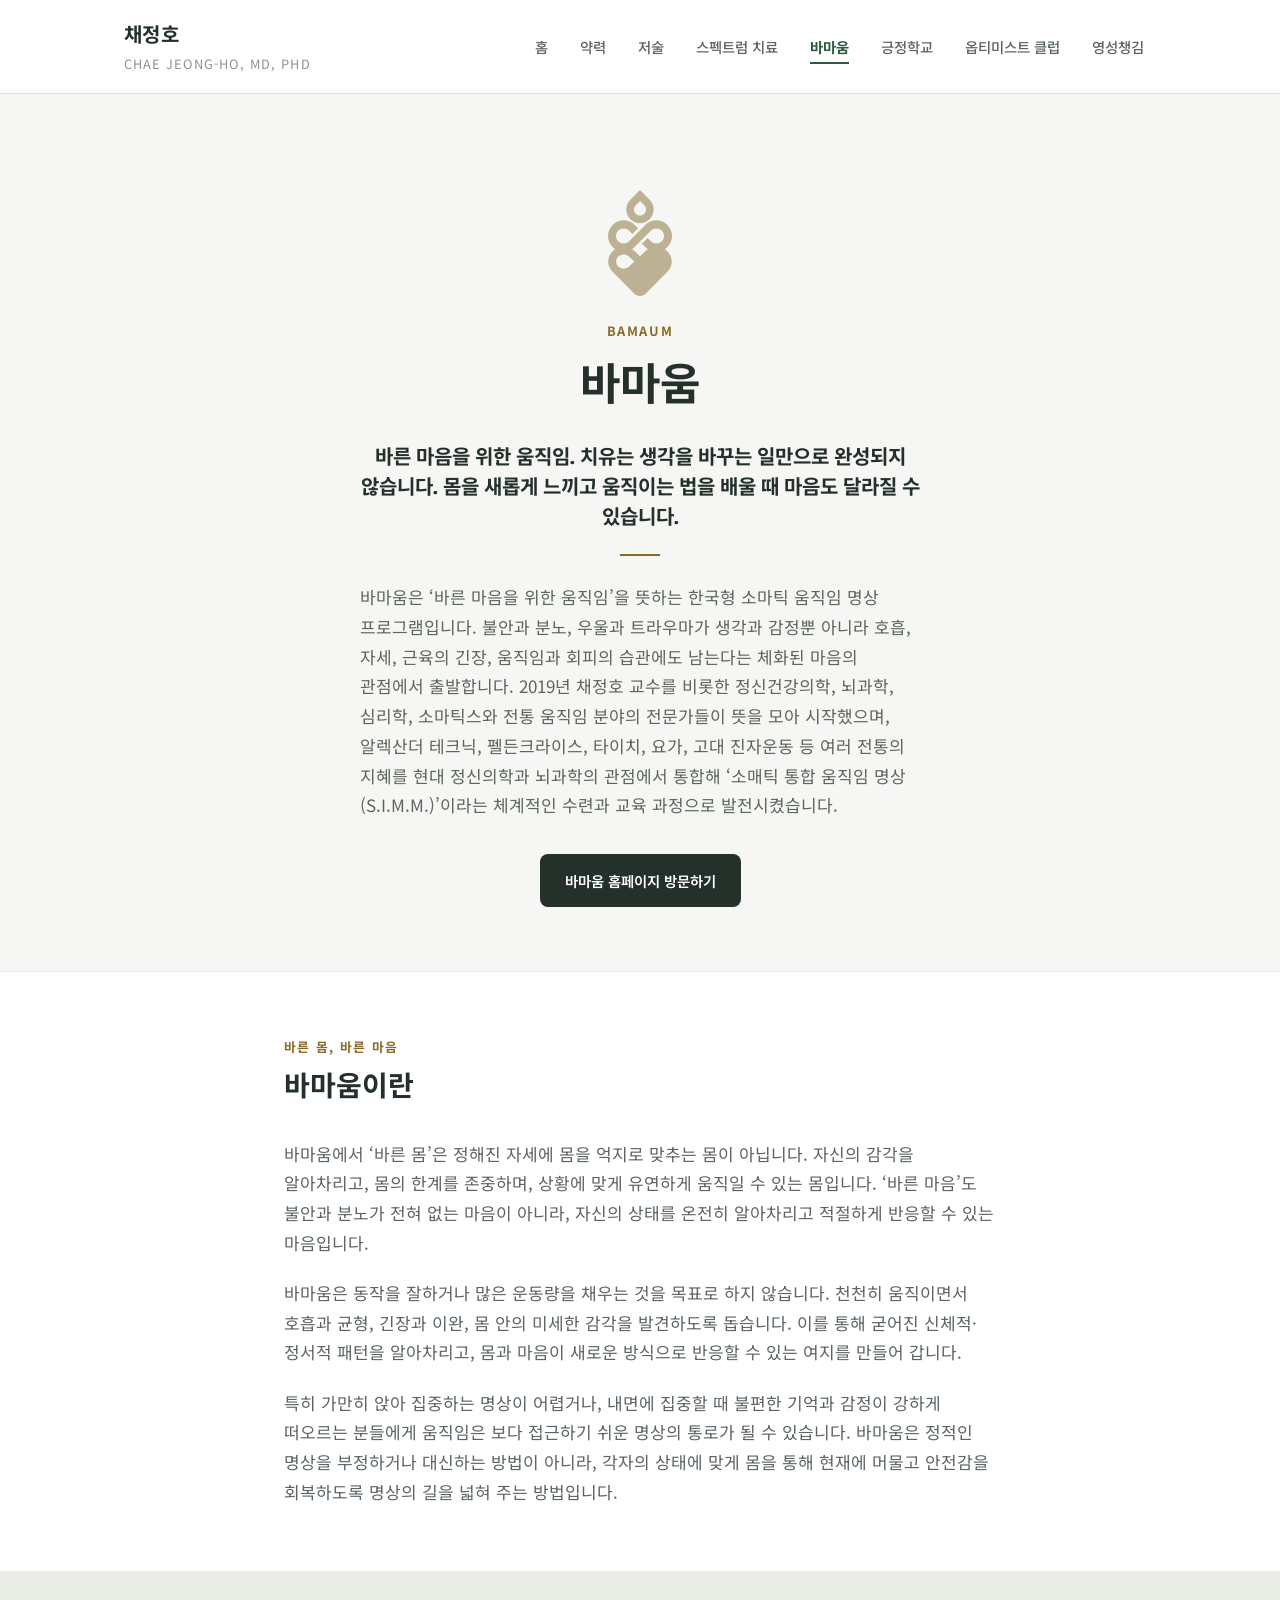
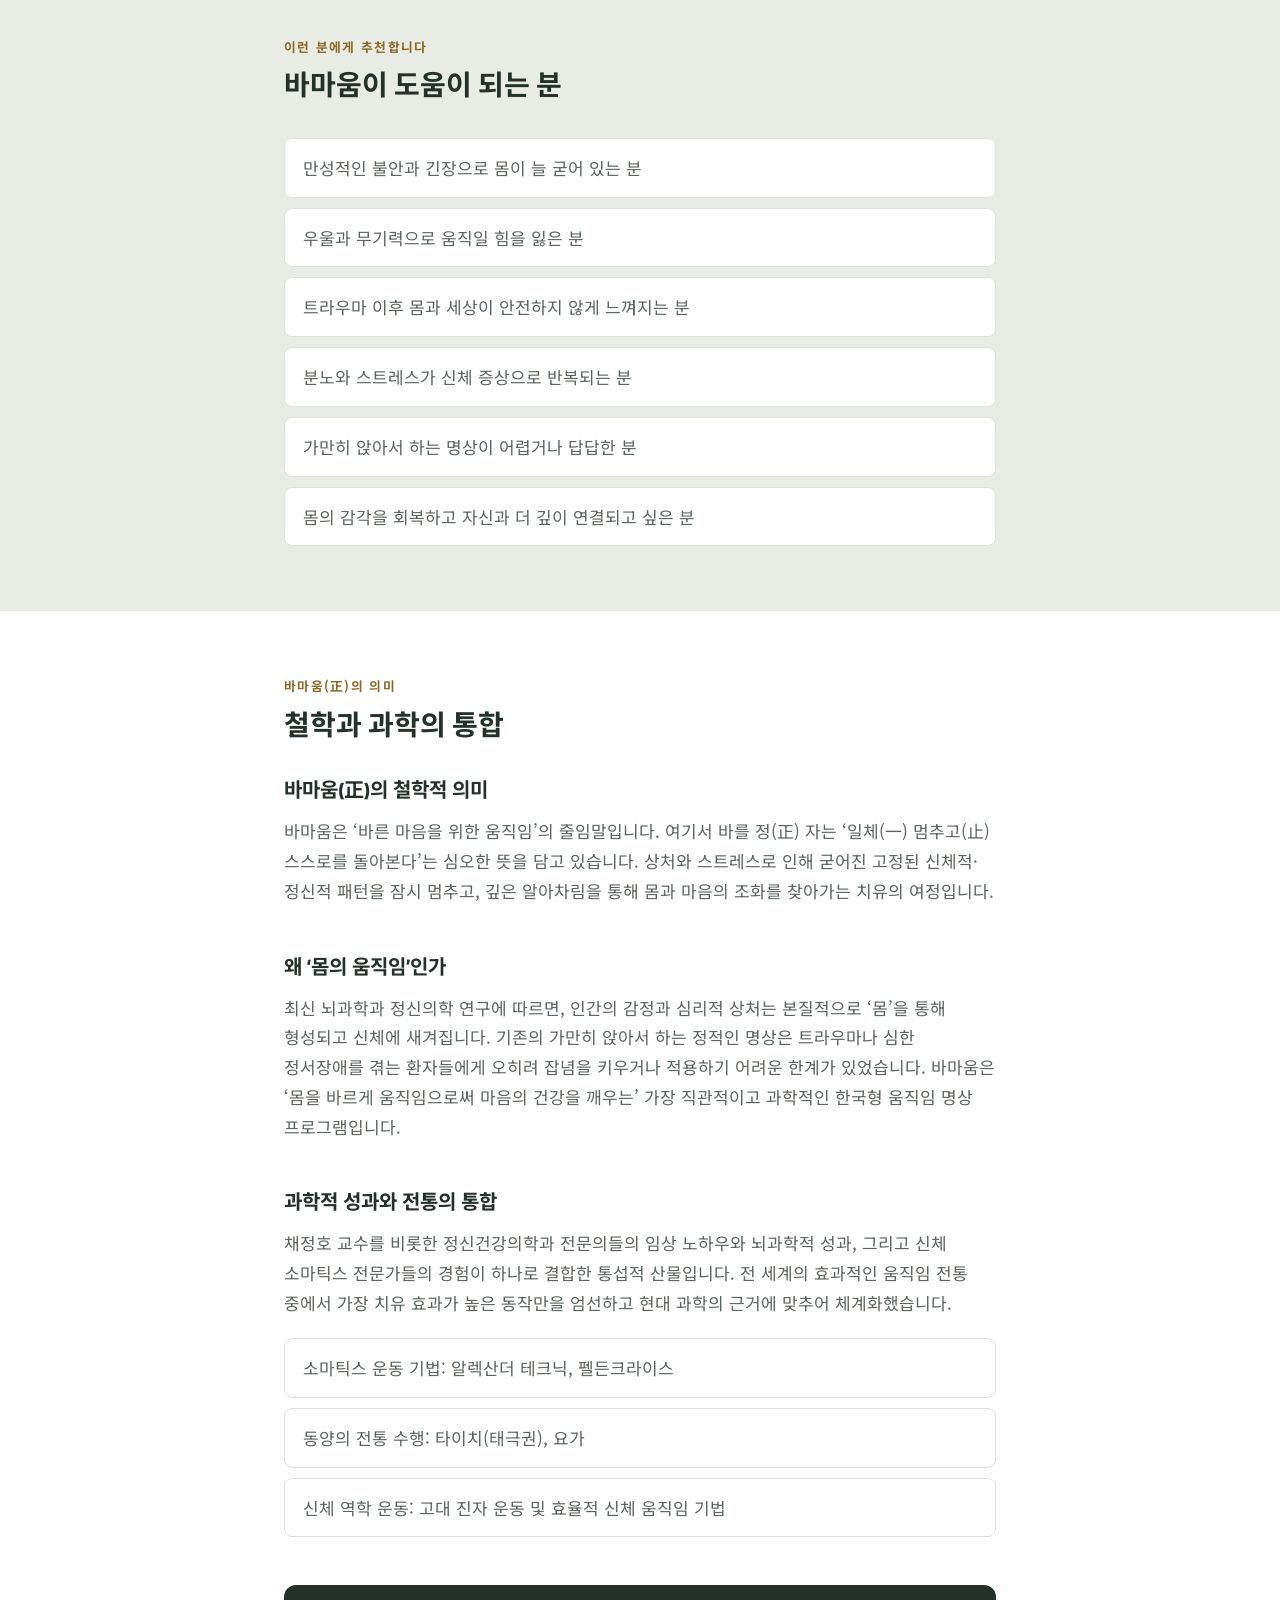
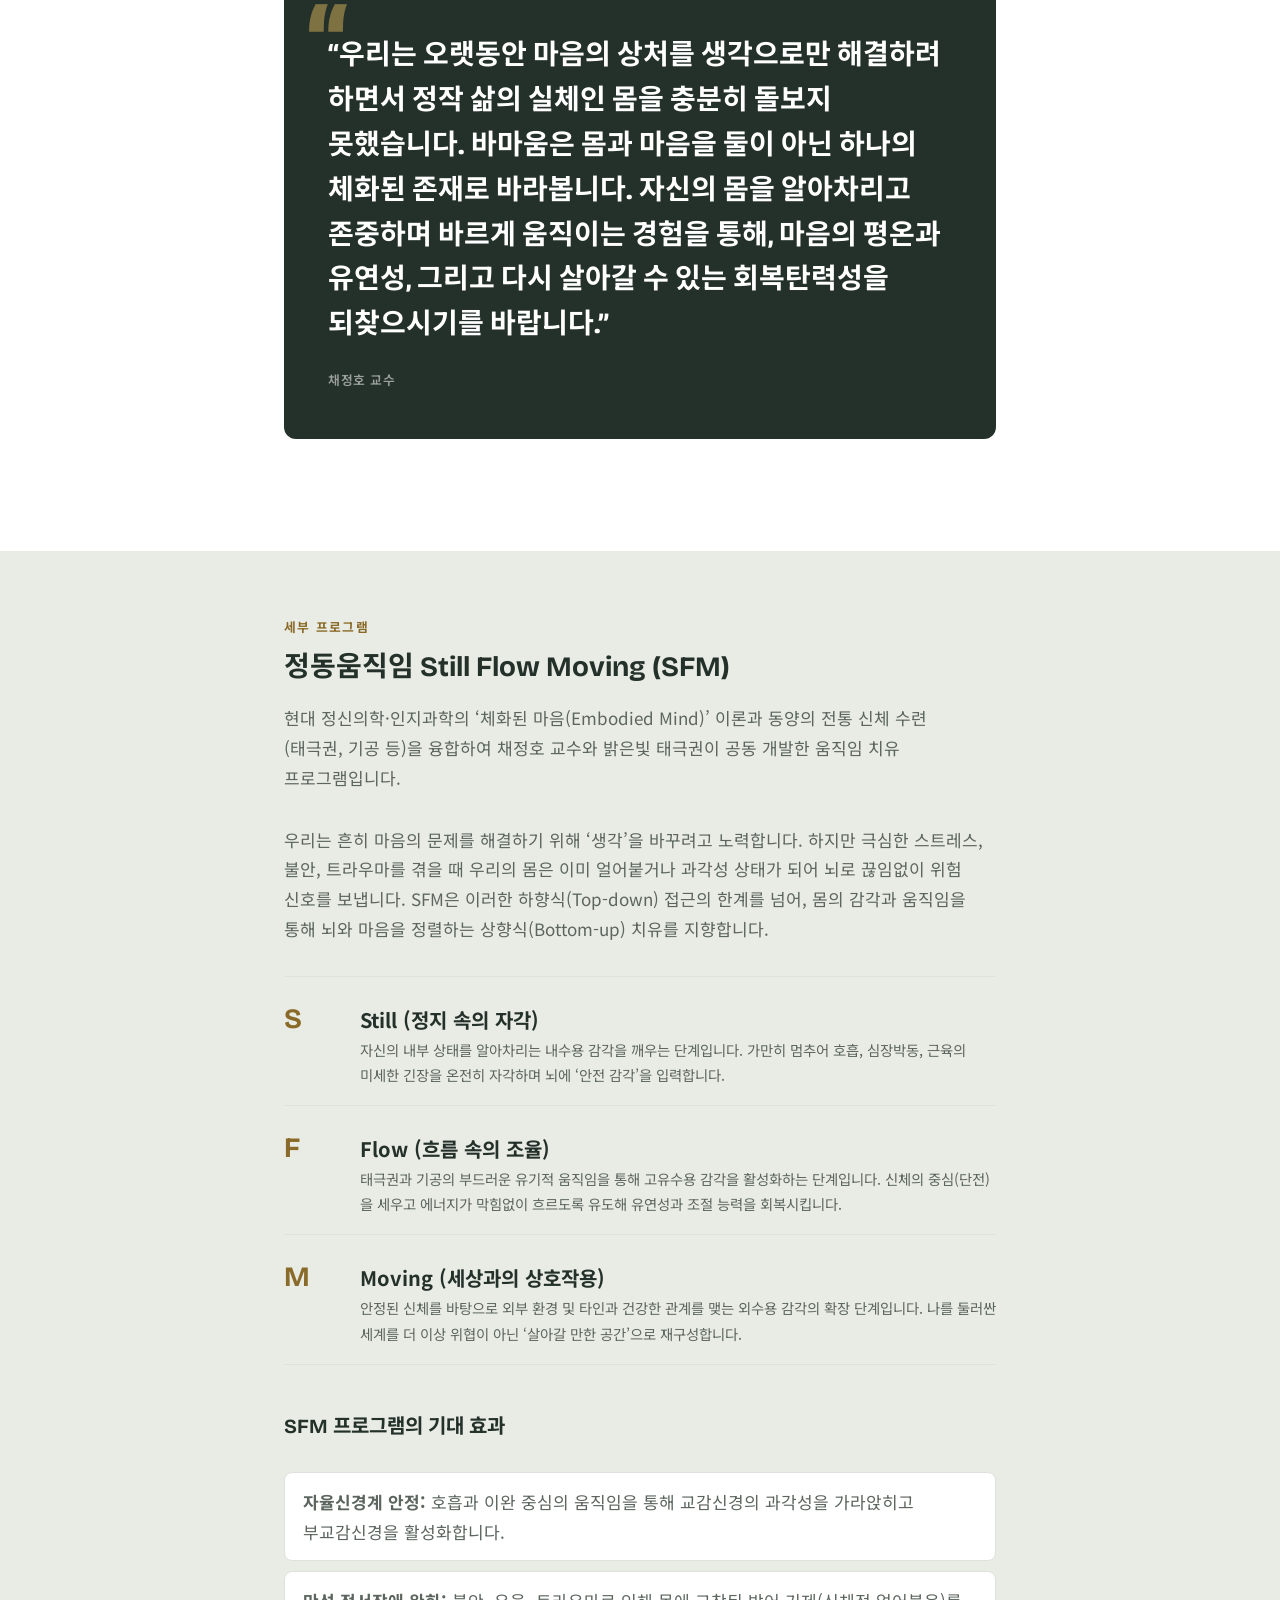
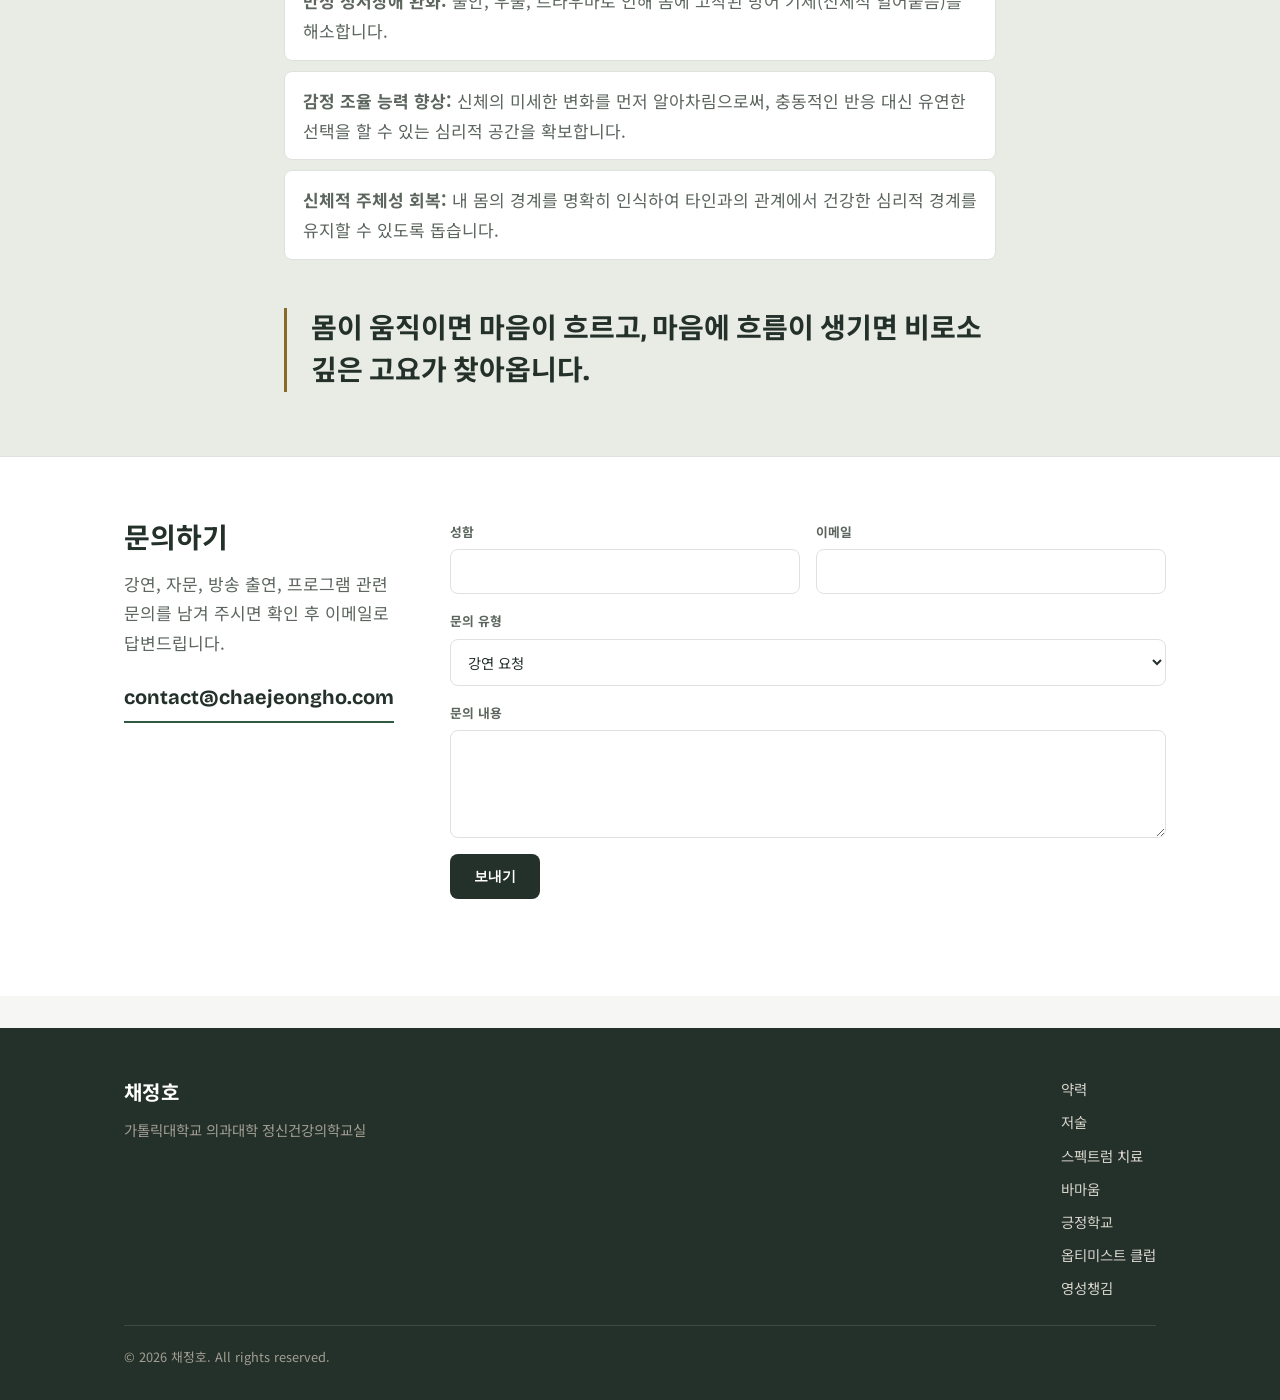
==== bamaum.html @ 9e9ab6ef "Replace the mailto contact line with a real inquiry form Every page's 문의하기 section at the bottom of " ====
<!DOCTYPE html>
<html lang="ko">
<head>
<meta charset="UTF-8">
<meta name="viewport" content="width=device-width, initial-scale=1.0">
<title>바마움 | 채정호</title>
<meta name="description" content="바른 마음을 위한 움직임, 바마움(BAMAUM). 채정호 교수가 함께 개발한 한국형 소마틱 움직임 명상 프로그램을 소개합니다.">
<link rel="preconnect" href="https://fonts.googleapis.com">
<link rel="preconnect" href="https://fonts.gstatic.com" crossorigin>
<link href="https://fonts.googleapis.com/css2?family=Noto+Sans+KR:wght@400;500;700&family=Bricolage+Grotesque:wght@600;700;800&display=swap" rel="stylesheet">
<link rel="icon" href="favicon.ico" sizes="any">
<link rel="icon" href="images/favicon-32x32.png" type="image/png" sizes="32x32">
<link rel="icon" href="images/favicon-16x16.png" type="image/png" sizes="16x16">
<link rel="apple-touch-icon" href="apple-touch-icon.png">
<link rel="stylesheet" href="css/style.css">
</head>
<body>

<header class="site-header">
  <div class="site-header__inner">
    <a href="index.html" class="brand">
      <span class="brand__ko">채정호</span>
      <span class="brand__en">Chae Jeong-ho, MD, PhD</span>
    </a>
    <button class="nav-toggle" aria-label="메뉴 열기" aria-expanded="false"><span></span></button>
    <nav class="main-nav">
      <a href="index.html">홈</a>
      <a href="bio.html">약력</a>
      <a href="books.html">저술</a>
      <a href="spectrum.html">스펙트럼 치료</a>
      <a href="bamaum.html" class="is-active">바마움</a>
      <a href="optimist-school.html">긍정학교</a>
      <a href="optimist-club.html">옵티미스트 클럽</a>
      <a href="spiritfulness.html">영성챙김</a>
    </nav>
  </div>
</header>
<main>

  <section class="teaser-hero">
    <div class="container">
      <img src="images/bamaum-mark.svg" alt="바마움 로고" class="brand-mark" style="max-width: 64px;">
      <div class="hero__eyebrow" style="justify-content: center; display: flex;">BAMAUM</div>
      <h1>바마움</h1>
      <p class="teaser-hero__tagline">
        바른 마음을 위한 움직임. 치유는 생각을 바꾸는 일만으로 완성되지 않습니다.
        몸을 새롭게 느끼고 움직이는 법을 배울 때 마음도 달라질 수 있습니다.
      </p>
      <div class="teaser-hero__rule"></div>
      <p class="teaser-hero__body">
        바마움은 ‘바른 마음을 위한 움직임’을 뜻하는 한국형 소마틱 움직임 명상 프로그램입니다. 불안과 분노,
        우울과 트라우마가 생각과 감정뿐 아니라 호흡, 자세, 근육의 긴장, 움직임과 회피의 습관에도 남는다는
        체화된 마음의 관점에서 출발합니다. 2019년 채정호 교수를 비롯한 정신건강의학, 뇌과학, 심리학, 소마틱스와
        전통 움직임 분야의 전문가들이 뜻을 모아 시작했으며, 알렉산더 테크닉, 펠든크라이스, 타이치, 요가, 고대
        진자운동 등 여러 전통의 지혜를 현대 정신의학과 뇌과학의 관점에서 통합해 ‘소매틱 통합 움직임 명상(S.I.M.M.)’이라는
        체계적인 수련과 교육 과정으로 발전시켰습니다.
      </p>
      <a href="https://bamaum.com/" target="_blank" rel="noopener" class="btn btn--primary">바마움 홈페이지 방문하기</a>
    </div>
  </section>

  <section class="section-alt">
    <div class="container" style="max-width: 760px;">
      <div class="section-head">
        <div class="section-head__eyebrow">바른 몸, 바른 마음</div>
        <h2>바마움이란</h2>
      </div>
      <p style="color: var(--ink-soft);">
        바마움에서 ‘바른 몸’은 정해진 자세에 몸을 억지로 맞추는 몸이 아닙니다. 자신의 감각을 알아차리고, 몸의
        한계를 존중하며, 상황에 맞게 유연하게 움직일 수 있는 몸입니다. ‘바른 마음’도 불안과 분노가 전혀 없는
        마음이 아니라, 자신의 상태를 온전히 알아차리고 적절하게 반응할 수 있는 마음입니다.
      </p>
      <p style="color: var(--ink-soft);">
        바마움은 동작을 잘하거나 많은 운동량을 채우는 것을 목표로 하지 않습니다. 천천히 움직이면서 호흡과 균형,
        긴장과 이완, 몸 안의 미세한 감각을 발견하도록 돕습니다. 이를 통해 굳어진 신체적·정서적 패턴을 알아차리고,
        몸과 마음이 새로운 방식으로 반응할 수 있는 여지를 만들어 갑니다.
      </p>
      <p style="color: var(--ink-soft);">
        특히 가만히 앉아 집중하는 명상이 어렵거나, 내면에 집중할 때 불편한 기억과 감정이 강하게 떠오르는 분들에게
        움직임은 보다 접근하기 쉬운 명상의 통로가 될 수 있습니다. 바마움은 정적인 명상을 부정하거나 대신하는 방법이
        아니라, 각자의 상태에 맞게 몸을 통해 현재에 머물고 안전감을 회복하도록 명상의 길을 넓혀 주는 방법입니다.
      </p>
    </div>
  </section>

  <section class="section-tint">
    <div class="container" style="max-width: 760px;">
      <div class="section-head">
        <div class="section-head__eyebrow">이런 분에게 추천합니다</div>
        <h2>바마움이 도움이 되는 분</h2>
      </div>
      <ul class="feature-list">
        <li>만성적인 불안과 긴장으로 몸이 늘 굳어 있는 분</li>
        <li>우울과 무기력으로 움직일 힘을 잃은 분</li>
        <li>트라우마 이후 몸과 세상이 안전하지 않게 느껴지는 분</li>
        <li>분노와 스트레스가 신체 증상으로 반복되는 분</li>
        <li>가만히 앉아서 하는 명상이 어렵거나 답답한 분</li>
        <li>몸의 감각을 회복하고 자신과 더 깊이 연결되고 싶은 분</li>
      </ul>
    </div>
  </section>

  <section class="section-alt">
    <div class="container" style="max-width: 760px;">
      <div class="section-head">
        <div class="section-head__eyebrow">바마움(正)의 의미</div>
        <h2>철학과 과학의 통합</h2>
      </div>

      <div class="bio-block">
        <h3>바마움(正)의 철학적 의미</h3>
        <p style="color: var(--ink-soft);">
          바마움은 ‘바른 마음을 위한 움직임’의 줄임말입니다. 여기서 바를 정(正) 자는 ‘일체(一) 멈추고(止)
          스스로를 돌아본다’는 심오한 뜻을 담고 있습니다. 상처와 스트레스로 인해 굳어진 고정된 신체적·정신적
          패턴을 잠시 멈추고, 깊은 알아차림을 통해 몸과 마음의 조화를 찾아가는 치유의 여정입니다.
        </p>
      </div>

      <div class="bio-block">
        <h3>왜 ‘몸의 움직임’인가</h3>
        <p style="color: var(--ink-soft);">
          최신 뇌과학과 정신의학 연구에 따르면, 인간의 감정과 심리적 상처는 본질적으로 ‘몸’을 통해 형성되고
          신체에 새겨집니다. 기존의 가만히 앉아서 하는 정적인 명상은 트라우마나 심한 정서장애를 겪는 환자들에게
          오히려 잡념을 키우거나 적용하기 어려운 한계가 있었습니다. 바마움은 ‘몸을 바르게 움직임으로써 마음의
          건강을 깨우는’ 가장 직관적이고 과학적인 한국형 움직임 명상 프로그램입니다.
        </p>
      </div>

      <div class="bio-block">
        <h3>과학적 성과와 전통의 통합</h3>
        <p style="color: var(--ink-soft);">
          채정호 교수를 비롯한 정신건강의학과 전문의들의 임상 노하우와 뇌과학적 성과, 그리고 신체 소마틱스
          전문가들의 경험이 하나로 결합한 통섭적 산물입니다. 전 세계의 효과적인 움직임 전통 중에서 가장 치유
          효과가 높은 동작만을 엄선하고 현대 과학의 근거에 맞추어 체계화했습니다.
        </p>
        <ul class="feature-list">
          <li>소마틱스 운동 기법: 알렉산더 테크닉, 펠든크라이스</li>
          <li>동양의 전통 수행: 타이치(태극권), 요가</li>
          <li>신체 역학 운동: 고대 진자 운동 및 효율적 신체 움직임 기법</li>
        </ul>
      </div>

      <div class="quote-block">
        <p>
          “우리는 오랫동안 마음의 상처를 생각으로만 해결하려 하면서 정작 삶의 실체인 몸을 충분히 돌보지 못했습니다.
          바마움은 몸과 마음을 둘이 아닌 하나의 체화된 존재로 바라봅니다. 자신의 몸을 알아차리고 존중하며 바르게
          움직이는 경험을 통해, 마음의 평온과 유연성, 그리고 다시 살아갈 수 있는 회복탄력성을 되찾으시기를 바랍니다.”
        </p>
        <cite>채정호 교수</cite>
      </div>
    </div>
  </section>

  <section class="section-tint">
    <div class="container" style="max-width: 760px;">
      <div class="section-head">
        <div class="section-head__eyebrow">세부 프로그램</div>
        <h2>정동움직임 Still Flow Moving (SFM)</h2>
        <p>현대 정신의학·인지과학의 ‘체화된 마음(Embodied Mind)’ 이론과 동양의 전통 신체 수련(태극권, 기공 등)을 융합하여 채정호 교수와 밝은빛 태극권이 공동 개발한 움직임 치유 프로그램입니다.</p>
      </div>
      <p style="color: var(--ink-soft);">
        우리는 흔히 마음의 문제를 해결하기 위해 ‘생각’을 바꾸려고 노력합니다. 하지만 극심한 스트레스, 불안,
        트라우마를 겪을 때 우리의 몸은 이미 얼어붙거나 과각성 상태가 되어 뇌로 끊임없이 위험 신호를 보냅니다.
        SFM은 이러한 하향식(Top-down) 접근의 한계를 넘어, 몸의 감각과 움직임을 통해 뇌와 마음을 정렬하는
        상향식(Bottom-up) 치유를 지향합니다.
      </p>

      <div class="trait-list" style="margin-top: var(--space-md);">
        <div class="trait-item">
          <div class="trait-item__letter">S</div>
          <div class="trait-item__body">
            <h4>Still (정지 속의 자각)</h4>
            <p>자신의 내부 상태를 알아차리는 내수용 감각을 깨우는 단계입니다. 가만히 멈추어 호흡, 심장박동, 근육의 미세한 긴장을 온전히 자각하며 뇌에 ‘안전 감각’을 입력합니다.</p>
          </div>
        </div>
        <div class="trait-item">
          <div class="trait-item__letter">F</div>
          <div class="trait-item__body">
            <h4>Flow (흐름 속의 조율)</h4>
            <p>태극권과 기공의 부드러운 유기적 움직임을 통해 고유수용 감각을 활성화하는 단계입니다. 신체의 중심(단전)을 세우고 에너지가 막힘없이 흐르도록 유도해 유연성과 조절 능력을 회복시킵니다.</p>
          </div>
        </div>
        <div class="trait-item">
          <div class="trait-item__letter">M</div>
          <div class="trait-item__body">
            <h4>Moving (세상과의 상호작용)</h4>
            <p>안정된 신체를 바탕으로 외부 환경 및 타인과 건강한 관계를 맺는 외수용 감각의 확장 단계입니다. 나를 둘러싼 세계를 더 이상 위협이 아닌 ‘살아갈 만한 공간’으로 재구성합니다.</p>
          </div>
        </div>
      </div>

      <div class="section-head" style="margin-top: var(--space-lg);">
        <h3 style="font-family: var(--font-head); font-size: var(--text-md);">SFM 프로그램의 기대 효과</h3>
      </div>
      <ul class="feature-list">
        <li><strong>자율신경계 안정:</strong> 호흡과 이완 중심의 움직임을 통해 교감신경의 과각성을 가라앉히고 부교감신경을 활성화합니다.</li>
        <li><strong>만성 정서장애 완화:</strong> 불안, 우울, 트라우마로 인해 몸에 고착된 방어 기제(신체적 얼어붙음)를 해소합니다.</li>
        <li><strong>감정 조율 능력 향상:</strong> 신체의 미세한 변화를 먼저 알아차림으로써, 충동적인 반응 대신 유연한 선택을 할 수 있는 심리적 공간을 확보합니다.</li>
        <li><strong>신체적 주체성 회복:</strong> 내 몸의 경계를 명확히 인식하여 타인과의 관계에서 건강한 심리적 경계를 유지할 수 있도록 돕습니다.</li>
      </ul>
      <p class="pull-quote">
        몸이 움직이면 마음이 흐르고, 마음에 흐름이 생기면 비로소 깊은 고요가 찾아옵니다.
      </p>
    </div>
  </section>

</main>

<section class="contact-cta" id="contact">
  <div class="contact-cta__inner">
    <div class="contact-cta__intro">
      <h2>문의하기</h2>
      <p>강연, 자문, 방송 출연, 프로그램 관련 문의를 남겨 주시면 확인 후 이메일로 답변드립니다.</p>
      <a class="contact-cta__mail" href="mailto:contact@chaejeongho.com">contact@chaejeongho.com</a>
    </div>
    <form class="contact-form" action="https://formspree.io/f/YOUR_FORM_ID" method="POST">
      <input type="text" name="_gotcha" class="contact-form__hp" tabindex="-1" autocomplete="off">
      <input type="hidden" name="_subject" value="채정호 홈페이지 문의">
      <div class="contact-form__row">
        <div class="contact-form__field">
          <label for="contact-name">성함</label>
          <input type="text" id="contact-name" name="name" required>
        </div>
        <div class="contact-form__field">
          <label for="contact-email">이메일</label>
          <input type="email" id="contact-email" name="email" required>
        </div>
      </div>
      <div class="contact-form__field">
        <label for="contact-type">문의 유형</label>
        <select id="contact-type" name="inquiry_type">
          <option value="강연 요청">강연 요청</option>
          <option value="방송 출연">방송 출연</option>
          <option value="자문 및 프로그램 문의">자문 및 프로그램 문의</option>
          <option value="기타">기타</option>
        </select>
      </div>
      <div class="contact-form__field">
        <label for="contact-message">문의 내용</label>
        <textarea id="contact-message" name="message" rows="4" required></textarea>
      </div>
      <button type="submit" class="btn btn--primary">보내기</button>
      <p class="contact-form__status" role="status" aria-live="polite"></p>
    </form>
  </div>
</section>

<footer class="site-footer">
  <div class="container">
    <div class="footer-grid">
      <div>
        <div class="brand__ko" style="color: #fff; margin-bottom: 6px;">채정호</div>
        <div style="color: #a29e93; font-size: 0.9rem;">가톨릭대학교 의과대학 정신건강의학교실</div>
      </div>
      <div class="footer-links">
        <a href="bio.html">약력</a>
        <a href="books.html">저술</a>
        <a href="spectrum.html">스펙트럼 치료</a>
        <a href="bamaum.html">바마움</a>
        <a href="optimist-school.html">긍정학교</a>
        <a href="optimist-club.html">옵티미스트 클럽</a>
        <a href="spiritfulness.html">영성챙김</a>
      </div>
    </div>
    <div class="footer-bottom">
      &copy; 2026 채정호. All rights reserved.
    </div>
  </div>
</footer>

<script src="js/main.js"></script>
</body>
</html>
---- css/style.css ----
/* ============================================
   Chae Jeong-ho site: shared design system
   ============================================ */

:root {
  /* Neutral base: true charcoal/stone, no purple or blue cast */
  --bg: #f6f7f5;
  --surface: #ffffff;
  --surface-alt: #edf0ec;
  /* A second, genuinely visible surface tone (not the ~3% step --bg used to
     provide) for alternating section backgrounds. See .section-tint. */
  --surface-tint: #e9ece4;
  --ink: #24302a;
  --ink-soft: #5c665f;
  --ink-faint: #8b948d;
  --border: #dde2dc;
  --border-soft: #e7ebe4;

  /* Type scale: 7 steps. Every font-size in the stylesheet resolves to one
     of these: no one-off values. */
  --text-2xs: 0.8rem;    /* 12.8px: eyebrows, labels, fine print */
  --text-xs: 0.9rem;     /* 14.4px: nav, buttons, secondary/meta text */
  --text-sm: 1.0625rem;  /* 17px:   body copy (matches body{font-size}) */
  --text-md: 1.25rem;    /* 20px:   card/component headings, contact email */
  --text-lg: 1.75rem;    /* 28px:   stat numbers, trait letters, pull quotes */
  --text-xl: 2.25rem;    /* 36px:   upper anchor used inside clamps */
  --text-2xl: 2.75rem;   /* 44px:   largest page titles (h1 ceiling) */

  /* Spacing scale for section-level rhythm (padding, macro gaps). Component-
     internal spacing (button padding, card padding) is tuned separately. */
  --space-sm: 24px;
  --space-md: 32px;
  --space-lg: 48px;
  --space-xl: 64px;
  --space-2xl: 96px;

  /* Site accent: deep forest green, replaces the earlier purple accent.
     Used for interactive/navigational elements: links, nav, buttons, icons. */
  --accent: #2f5940;
  --accent-hover: #234330;

  /* Secondary accent: antique gold/brass, for editorial and prestige moments
     (section labels, credentials, stats, the quote mark) rather than
     navigation. --gold is calibrated for small text on light backgrounds;
     --gold-bright is for large decorative use on the dark quote card. */
  --gold: #8a6a28;
  --gold-bright: #d9b45a;

  /* Spectrum module colors, sampled from the official brand artwork */
  --c-acceptance: #ed3538; /* 수용 */
  --c-change: #f58e34;     /* 변화 */
  --c-connect: #f4c022;    /* 연결 */
  --c-strength: #2b9250;   /* 강점 */
  --c-wisdom: #3188c8;     /* 지혜 */
  --c-soma: #374a9b;       /* 몸 */
  --c-spirit: #6c53a0;     /* 영성 */
  --brand-purple: #a43db4; /* SPECTRUM wordmark purple: reserved for the logo itself, not used as a site accent */

  --radius: 12px;
  --radius-sm: 8px;
  --shadow: 0 2px 4px rgba(36, 48, 42, 0.05), 0 10px 26px rgba(36, 48, 42, 0.07);
  --shadow-hover: 0 4px 8px rgba(36, 48, 42, 0.08), 0 16px 36px rgba(36, 48, 42, 0.10);

  --max-width: 1080px;
  --font-body: "Noto Sans KR", "Pretendard", -apple-system, BlinkMacSystemFont, sans-serif;
  --font-head: "Bricolage Grotesque", "Noto Sans KR", sans-serif;
}

* { box-sizing: border-box; }
html { scroll-behavior: smooth; }

/* ---------- Motion ---------- */
@keyframes fadeUp {
  from { opacity: 0; transform: translateY(22px); }
  to { opacity: 1; transform: translateY(0); }
}
@keyframes fadeIn {
  from { opacity: 0; }
  to { opacity: 1; }
}
@keyframes scaleIn {
  from { opacity: 0; transform: scale(0.96); }
  to { opacity: 1; transform: scale(1); }
}

.reveal {
  opacity: 0;
  transform: translateY(22px);
  transition: opacity 0.7s ease, transform 0.7s ease;
}
.reveal.is-visible {
  opacity: 1;
  transform: translateY(0);
}

@media (prefers-reduced-motion: reduce) {
  html { scroll-behavior: auto; }
  *, *::before, *::after {
    animation-duration: 0.001ms !important;
    animation-iteration-count: 1 !important;
    transition-duration: 0.001ms !important;
  }
  .reveal { opacity: 1; transform: none; }
}

body {
  margin: 0;
  background: var(--bg);
  color: var(--ink);
  font-family: var(--font-body);
  font-size: 17px;
  line-height: 1.75;
  -webkit-font-smoothing: antialiased;
  /* Korean text otherwise breaks mid-word at any character */
  word-break: keep-all;
  overflow-wrap: break-word;
}

img { max-width: 100%; display: block; }

a {
  color: var(--accent);
  text-decoration: none;
}
a:hover { color: var(--accent-hover); text-decoration: underline; }

h1, h2, h3, h4 {
  font-family: var(--font-head);
  font-weight: 700;
  line-height: 1.35;
  color: var(--ink);
  margin: 0 0 0.6em;
}

/* Hierarchy is guaranteed by clamp bounds, not by spot-checking viewports:
   h1's floor (32px) exceeds h2's ceiling (28px), so h1 > h2 at every width.
   hero__claim (below) floors even higher, clear of both. */
h1 { font-size: clamp(2rem, 4vw, var(--text-2xl)); }
h2 { font-size: clamp(var(--text-md), 2.4vw, var(--text-lg)); }
h3 { font-size: var(--text-md); }

p { margin: 0 0 1.2em; }
p:last-child { margin-bottom: 0; }

.container {
  max-width: var(--max-width);
  margin: 0 auto;
  padding: 0 24px;
}


/* ---------- Header ---------- */
.site-header {
  background: var(--surface);
  border-bottom: 1px solid var(--border);
  position: sticky;
  top: 0;
  z-index: 50;
}

.site-header__inner {
  max-width: var(--max-width);
  margin: 0 auto;
  padding: 18px 24px;
  display: flex;
  align-items: center;
  justify-content: space-between;
  gap: 24px;
}

.brand {
  display: flex;
  flex-direction: column;
  color: var(--ink);
}
.brand:hover { text-decoration: none; }
.brand__ko {
  font-family: var(--font-head);
  font-weight: 700;
  font-size: var(--text-md);
  letter-spacing: 0.02em;
}
.brand__en {
  font-size: var(--text-2xs);
  color: var(--ink-faint);
  letter-spacing: 0.08em;
  text-transform: uppercase;
}

.nav-toggle {
  display: none;
  background: none;
  border: 1px solid var(--border);
  border-radius: var(--radius-sm);
  padding: 8px 10px;
  cursor: pointer;
}
.nav-toggle span,
.nav-toggle span::before,
.nav-toggle span::after {
  display: block;
  width: 20px;
  height: 2px;
  background: var(--ink);
  position: relative;
  transition: 0.2s;
}
.nav-toggle span::before,
.nav-toggle span::after {
  content: "";
  position: absolute;
}
.nav-toggle span::before { top: -6px; }
.nav-toggle span::after { top: 6px; }

.main-nav {
  display: flex;
  gap: 8px;
  flex-wrap: wrap;
}

.main-nav a {
  position: relative;
  color: var(--ink-soft);
  font-size: var(--text-xs);
  font-weight: 500;
  padding: 8px 12px;
  border-radius: var(--radius-sm);
  white-space: nowrap;
  transition: color 0.15s, background 0.15s;
}
.main-nav a::after {
  content: "";
  position: absolute;
  left: 12px;
  right: 12px;
  bottom: 3px;
  height: 2px;
  background: var(--accent);
  transform: scaleX(0);
  transform-origin: left;
  transition: transform 0.25s ease;
}
.main-nav a:hover {
  text-decoration: none;
  color: var(--ink);
  background: var(--surface-alt);
}
.main-nav a:hover::after { transform: scaleX(1); }
.main-nav a.is-active {
  color: var(--accent);
  font-weight: 700;
}
.main-nav a.is-active::after { transform: scaleX(1); }

@media (max-width: 860px) {
  .nav-toggle { display: inline-flex; align-items: center; justify-content: center; }
  .main-nav {
    display: none;
    position: absolute;
    top: 100%;
    left: 0;
    right: 0;
    background: var(--surface);
    border-bottom: 1px solid var(--border);
    flex-direction: column;
    padding: 8px 24px 16px;
    gap: 2px;
  }
  .main-nav.is-open { display: flex; }
  .site-header { position: relative; }
}

/* ---------- Hero ---------- */
.hero {
  padding: var(--space-2xl) 0 var(--space-xl);
  position: relative;
  overflow: hidden;
}
.hero--atmosphere::before {
  content: "";
  position: absolute;
  top: -30%;
  right: -15%;
  width: 90%;
  height: 180%;
  z-index: 0;
  background: var(--accent);
  opacity: 0;
  transform: rotate(-12deg);
  filter: blur(70px);
  animation: heroWash 1.8s ease-out 0.1s forwards;
}
@keyframes heroWash {
  from { opacity: 0; }
  to { opacity: 0.08; }
}

/* Orchestrated hero entrance: each element arrives in sequence, not all at once */
.hero__eyebrow,
.hero__name,
.hero__claim,
.hero__lede,
.hero__actions {
  opacity: 0;
  animation: fadeUp 0.7s ease forwards;
}
.hero__eyebrow { animation-delay: 0.05s; }
.hero__name { animation-delay: 0.15s; }
.hero__claim { animation-delay: 0.25s; }
.hero__lede { animation-delay: 0.4s; }
.hero__actions { animation-delay: 0.5s; }

.hero__portrait {
  opacity: 0;
  animation: scaleIn 0.8s ease 0.2s forwards;
}
.hero__grid {
  display: grid;
  grid-template-columns: 1.15fr 0.85fr;
  gap: 48px;
  align-items: center;
  position: relative;
  z-index: 1;
}
.hero__portrait {
  position: relative;
  border-radius: var(--radius);
  overflow: hidden;
  box-shadow: var(--shadow-hover);
}
.hero__portrait img {
  width: 100%;
  height: auto;
  display: block;
  transition: transform 0.6s ease;
}
.hero__portrait:hover img {
  transform: scale(1.035);
}
.hero__portrait-tag {
  position: absolute;
  left: 0;
  right: 0;
  bottom: 0;
  padding: 40px 24px 20px;
  background: linear-gradient(to top, rgba(20, 22, 30, 0.82), rgba(20, 22, 30, 0));
  color: #fff;
}
.hero__portrait-tag strong {
  display: block;
  font-size: var(--text-sm);
  font-weight: 700;
}
.hero__portrait-tag span {
  font-size: var(--text-2xs);
  opacity: 0.85;
}
@media (max-width: 760px) {
  .hero__grid {
    grid-template-columns: 1fr;
  }
  .hero__portrait {
    order: -1;
    max-width: 320px;
    margin: 0 auto 8px;
  }
}
.hero__eyebrow {
  color: var(--gold);
  font-weight: 700;
  font-size: var(--text-2xs);
  letter-spacing: 0.12em;
  text-transform: uppercase;
  margin-bottom: 14px;
}
/* Name sits as a quiet identifier; the claim below it carries the page */
.hero__name {
  font-family: var(--font-head);
  font-size: var(--text-md);
  font-weight: 700;
  color: var(--ink);
  margin: 0 0 18px;
  letter-spacing: 0.01em;
}
.hero__name::after {
  content: "";
  display: block;
  width: 40px;
  height: 2px;
  background: var(--gold);
  margin-top: 16px;
}
/* Mobile-appropriate size below 761px (a high floor here would force
   oversized, heavily-wrapped text on phones instead). From 761px up, the
   floor (36px) clears h2's own ceiling (28px) by 8px, so on any page that
   shows both, the hero claim is guaranteed larger at every width from here on. */
.hero__claim {
  font-family: var(--font-head);
  font-size: clamp(1.75rem, 5.5vw, 2rem);
  font-weight: 700;
  line-height: 1.4;
  color: var(--ink);
  margin: 0 0 22px;
  text-wrap: pretty;
}
@media (min-width: 761px) {
  .hero__claim { font-size: clamp(2.25rem, 3.4vw, 2.5rem); }
}
.hero__lede {
  font-size: var(--text-sm);
  color: var(--ink-soft);
  max-width: 560px;
}
.hero__actions {
  display: flex;
  gap: 12px;
  margin-top: 28px;
  flex-wrap: wrap;
}
.hero__press {
  display: inline-flex;
  align-items: center;
  gap: 9px;
  margin-top: 22px;
  padding: 12px 22px;
  background: var(--surface);
  border: 1.5px solid var(--gold);
  border-radius: 999px;
  font-size: var(--text-xs);
  font-weight: 700;
  color: var(--ink);
  box-shadow: var(--shadow);
  transition: background 0.2s ease, color 0.2s ease, transform 0.2s ease, box-shadow 0.2s ease;
}
.hero__press svg { width: 17px; height: 17px; flex: none; color: var(--gold); transition: color 0.2s ease; }
.hero__press:hover {
  background: var(--gold);
  color: #fff;
  text-decoration: none;
  transform: translateY(-2px);
  box-shadow: var(--shadow-hover);
}
.hero__press:hover svg { color: #fff; }

/* ---------- Stat row ---------- */
.stat-row {
  display: grid;
  grid-template-columns: repeat(auto-fit, minmax(150px, 1fr));
  gap: var(--space-md);
  padding: var(--space-md) 0 4px;
  border-top: 1px solid var(--border);
  margin-top: var(--space-md);
}
.stat__value {
  font-family: var(--font-head);
  font-size: var(--text-lg);
  font-weight: 700;
  color: var(--gold);
  line-height: 1.2;
}
.stat__label {
  font-size: var(--text-xs);
  color: var(--ink-soft);
  margin-top: 6px;
}

/* ---------- Buttons ---------- */
.btn {
  display: inline-flex;
  align-items: center;
  gap: 8px;
  padding: 13px 24px;
  border-radius: 8px;
  font-weight: 600;
  font-size: var(--text-xs);
  border: 1px solid transparent;
  cursor: pointer;
  transition: transform 0.2s ease, box-shadow 0.2s ease, background 0.2s ease;
}
.btn:hover { text-decoration: none; transform: translateY(-2px); }
.btn--primary {
  background: var(--ink);
  color: #fff;
}
.btn--primary:hover { background: #1c2833; box-shadow: var(--shadow-hover); }
.btn--outline {
  background: transparent;
  border-color: var(--border);
  color: var(--ink);
}
.btn--outline:hover { background: var(--surface-alt); box-shadow: var(--shadow); }

.btn--soon {
  background: var(--surface-alt);
  color: var(--ink-faint);
  border: 1px dashed var(--border);
  cursor: default;
}
.btn--soon:hover { text-decoration: none; background: var(--surface-alt); }
.btn--soon .dot {
  width: 7px;
  height: 7px;
  border-radius: 50%;
  background: var(--ink-faint);
  display: inline-block;
}

/* ---------- Sections ---------- */
section { padding: var(--space-xl) 0; }
.section-alt { background: var(--surface); border-top: 1px solid var(--border-soft); border-bottom: 1px solid var(--border-soft); }
/* A second, genuinely visible tone (see --surface-tint) for real section
   rhythm. The old approach alternated white against a page background
   only ~3% darker, which reads as flat no matter how the code alternates. */
.section-tint { background: var(--surface-tint); }
.section-head { max-width: 680px; margin-bottom: var(--space-md); }
.section-head__eyebrow {
  color: var(--gold);
  font-weight: 700;
  font-size: var(--text-2xs);
  letter-spacing: 0.1em;
  text-transform: uppercase;
  margin-bottom: 10px;
}
.section-head p { color: var(--ink-soft); }

/* ---------- Credential list ---------- */
.credential-list {
  list-style: none;
  margin: 0;
  padding: 0;
  display: grid;
  grid-template-columns: 1fr 1fr;
  gap: 4px 32px;
}
.credential-list li {
  padding: 10px 0;
  border-bottom: 1px solid var(--border-soft);
  color: var(--ink-soft);
  font-size: var(--text-xs);
}
@media (max-width: 820px) {
  /* Drop to one column before the 2-col grid gets narrow enough to force
     long entries into ragged 2-line wraps. */
  .credential-list { grid-template-columns: 1fr; }
}

/* ---------- Credentials (bio): one panel, label rail per group.
   A card-per-group grid stretched short groups to match tall ones, leaving
   large empty blocks; rows sized to their own content avoid that entirely. */
.credential-panel {
  background: var(--surface);
  border: 1px solid var(--border);
  border-radius: var(--radius);
  box-shadow: var(--shadow);
  padding: 0 40px;
}
.credential-row {
  display: grid;
  grid-template-columns: 180px 1fr;
  gap: 40px;
  padding: 30px 0;
  border-bottom: 1px solid var(--border-soft);
}
.credential-row:last-child { border-bottom: none; }
.credential-row__label {
  display: flex;
  align-items: center;
  gap: 9px;
  color: var(--accent);
}
.credential-row__label svg {
  width: 18px;
  height: 18px;
  flex: none;
}
.credential-row__label h3 {
  font-family: var(--font-head);
  font-size: var(--text-xs);
  font-weight: 700;
  letter-spacing: 0.02em;
  color: var(--ink);
  margin: 0;
}
.credential-row__items {
  list-style: none;
  margin: 0;
  padding: 0;
  display: grid;
  grid-template-columns: repeat(2, 1fr);
  gap: 12px 36px;
}
.credential-row__items li {
  position: relative;
  padding-left: 15px;
  font-size: var(--text-xs);
  line-height: 1.55;
  color: var(--ink-soft);
}
.credential-row__items li::before {
  content: "";
  position: absolute;
  left: 0;
  top: 0.58em;
  width: 5px;
  height: 5px;
  border-radius: 50%;
  background: var(--gold);
}
@media (max-width: 860px) {
  .credential-panel { padding: 0 26px; }
  .credential-row {
    grid-template-columns: 1fr;
    gap: 14px;
    padding: 24px 0;
  }
  .credential-row__items { grid-template-columns: 1fr; }
}

/* ---------- Info cards (home initiatives) ---------- */
.info-card-grid {
  display: grid;
  grid-template-columns: repeat(3, 1fr);
  gap: var(--space-md);
}
@media (max-width: 900px) {
  .info-card-grid { grid-template-columns: repeat(2, 1fr); }
}
@media (max-width: 560px) {
  .info-card-grid { grid-template-columns: 1fr; }
}
.info-card {
  display: flex;
  flex-direction: column;
  gap: 14px;
  padding: 28px 26px;
  background: var(--surface);
  border: 1px solid var(--border);
  border-radius: var(--radius);
  color: var(--ink);
  box-shadow: var(--shadow);
  transition: transform 0.25s ease, box-shadow 0.25s ease, border-color 0.25s ease;
}
a.info-card:hover {
  text-decoration: none;
  transform: translateY(-4px);
  box-shadow: var(--shadow-hover);
  border-color: var(--accent);
}
.info-card__image {
  display: flex;
  align-items: center;
  height: 64px;
}
.info-card__image img {
  max-width: 100%;
  max-height: 100%;
  width: auto;
  height: auto;
  object-fit: contain;
}
.info-card__image--tall { height: 92px; }
.info-card h3 {
  font-family: var(--font-head);
  font-size: var(--text-md);
  font-weight: 700;
  margin: 0;
  color: var(--ink);
}
a.info-card:hover h3 { color: var(--accent); }
.info-card p {
  font-size: var(--text-xs);
  color: var(--ink-soft);
  line-height: 1.6;
  margin: 0;
  flex: 1;
}
.info-card__cta {
  align-self: flex-start;
  margin-top: 4px;
}

/* ---------- Narrative bio blocks ---------- */
.bio-block { margin-bottom: var(--space-lg); }
.bio-block:last-child { margin-bottom: 0; }
.bio-block h2 { margin-bottom: 14px; }
.bio-block p { color: var(--ink-soft); }

.bio-intro p {
  font-size: var(--text-sm);
  color: var(--ink);
}
.bio-intro p:first-child {
  font-family: var(--font-head);
  font-size: var(--text-md);
  font-weight: 600;
  line-height: 1.6;
  color: var(--ink);
}

/* Sentences pulled verbatim from the surrounding paragraph, echoed larger
   to give a 4,000+ character narrative some visual relief at intervals. */
.pull-quote {
  margin: var(--space-lg) 0;
  padding-left: var(--space-sm);
  border-left: 3px solid var(--gold);
  font-family: var(--font-head);
  font-size: var(--text-lg);
  font-weight: 700;
  line-height: 1.5;
  color: var(--ink);
  text-wrap: pretty;
}

/* ---------- Story chapters (bio narrative, numbered like a life's-work
   timeline instead of a flat stack of identical headings) ---------- */
.story-chapter {
  display: grid;
  grid-template-columns: 72px 1fr;
  gap: 28px;
  margin-bottom: var(--space-xl);
}
.story-chapter:last-child { margin-bottom: 0; }
.story-chapter__num {
  font-family: var(--font-head);
  font-size: 2.25rem;
  font-weight: 800;
  line-height: 1;
  color: var(--gold);
  opacity: 0.7;
}
.story-chapter__content h2 { margin-bottom: 14px; }
.story-chapter__content p { color: var(--ink-soft); margin-bottom: 14px; }
.story-chapter__content p:last-child { margin-bottom: 0; }
.story-chapter .pull-quote { margin: var(--space-md) 0; }
@media (max-width: 640px) {
  .story-chapter {
    grid-template-columns: 1fr;
    gap: 6px;
  }
  .story-chapter__num { font-size: 1.5rem; }
}

/* ---------- Book grid (bibliography, with a placeholder cover slot for
   artwork to be added later) ---------- */
.book-grid {
  display: grid;
  grid-template-columns: repeat(4, 1fr);
  gap: var(--space-sm);
}
@media (max-width: 900px) {
  .book-grid { grid-template-columns: repeat(3, 1fr); }
}
@media (max-width: 640px) {
  .book-grid { grid-template-columns: repeat(2, 1fr); }
}
.book-card {
  display: flex;
  flex-direction: column;
  background: var(--surface);
  border: 1px solid var(--border);
  border-radius: var(--radius-sm);
  overflow: hidden;
  box-shadow: var(--shadow);
  transition: transform 0.25s ease, box-shadow 0.25s ease;
}
.book-card:hover {
  transform: translateY(-4px);
  box-shadow: var(--shadow-hover);
}
.book-card__cover {
  position: relative;
  aspect-ratio: 2 / 3;
  display: flex;
  align-items: center;
  justify-content: center;
  background: linear-gradient(150deg, var(--surface-alt), var(--surface-tint));
  border-bottom: 1px solid var(--border);
  color: var(--ink-faint);
  overflow: hidden;
}
.book-card__cover svg { width: 28px; height: 28px; }
.book-card__cover img {
  width: 100%;
  height: 100%;
  object-fit: cover;
  display: block;
}
.book-card__tag {
  position: absolute;
  top: 8px;
  left: 8px;
  font-size: 0.65rem;
  font-weight: 700;
  letter-spacing: 0.03em;
  color: var(--ink-soft);
  background: var(--surface);
  border: 1px solid var(--border);
  border-radius: 999px;
  padding: 2px 8px;
}
.book-card__body { padding: 14px 16px 16px; }
.book-card__body h3 {
  font-family: var(--font-head);
  font-size: var(--text-xs);
  font-weight: 700;
  color: var(--ink);
  margin: 0 0 6px;
  line-height: 1.4;
}
.book-card__body p {
  font-size: 0.75rem;
  color: var(--ink-soft);
  line-height: 1.55;
  margin: 0;
}
.book-note {
  margin-top: var(--space-sm);
  font-size: var(--text-2xs);
  color: var(--ink-faint);
}

/* ---------- Book hero (a single title's page: cover beside the copy) ---------- */
.book-hero__grid {
  display: grid;
  grid-template-columns: 0.85fr 1.15fr;
  gap: 56px;
  align-items: center;
}
.book-hero__cover {
  justify-self: center;
  max-width: 290px;
  width: 100%;
  border-radius: 3px;
  overflow: hidden;
  box-shadow: 0 16px 36px rgba(20, 22, 30, 0.24);
  opacity: 0;
  animation: scaleIn 0.8s ease 0.2s forwards;
}
.book-hero__cover img {
  display: block;
  width: 100%;
  height: auto;
}
@media (max-width: 760px) {
  .book-hero__grid {
    grid-template-columns: 1fr;
    gap: 32px;
  }
  .book-hero__cover {
    order: -1;
    max-width: 210px;
  }
}

/* ---------- Module cards (SPECTRUM) ---------- */
.module-grid {
  display: grid;
  grid-template-columns: repeat(auto-fit, minmax(240px, 1fr));
  gap: 18px;
}
.module-card {
  --module-color: var(--accent);
  background: var(--surface);
  border: 1px solid var(--border);
  border-top: 3px solid var(--module-color);
  border-radius: var(--radius);
  padding: 24px;
  color: var(--ink);
  box-shadow: var(--shadow);
  transition: transform 0.25s ease, box-shadow 0.25s ease, border-color 0.25s ease;
}
.module-card:hover {
  transform: translateY(-4px);
  box-shadow: var(--shadow-hover);
  border-color: var(--module-color);
  border-top-color: var(--module-color);
}
.module-card--acceptance { --module-color: var(--c-acceptance); }
.module-card--change     { --module-color: var(--c-change); }
.module-card--connect    { --module-color: var(--c-connect); }
.module-card--strength   { --module-color: var(--c-strength); }
.module-card--wisdom     { --module-color: var(--c-wisdom); }
.module-card--soma       { --module-color: var(--c-soma); }
.module-card--spirit     { --module-color: var(--c-spirit); }
.module-card__ko {
  font-family: var(--font-head);
  font-size: var(--text-md);
  font-weight: 700;
  margin-bottom: 2px;
  color: var(--ink);
}
.module-card__en {
  font-size: var(--text-2xs);
  color: var(--module-color);
  text-transform: uppercase;
  letter-spacing: 0.08em;
  margin-bottom: 12px;
  font-weight: 700;
}
.module-card p {
  font-size: var(--text-xs);
  color: var(--ink-soft);
  margin: 0;
}

/* ---------- Trait list (S.P.E.C.T.R.U.M.) ---------- */
.trait-list {
  display: flex;
  flex-direction: column;
  gap: 0;
  border-top: 1px solid var(--border);
}
.trait-item {
  display: grid;
  grid-template-columns: 56px 1fr;
  gap: 20px;
  padding: 18px 0;
  border-bottom: 1px solid var(--border);
  align-items: baseline;
}
.trait-item__letter {
  font-family: var(--font-head);
  font-size: var(--text-lg);
  font-weight: 700;
  color: var(--gold);
}
.trait-item__body h4 {
  font-family: var(--font-body);
  font-size: var(--text-md);
  font-weight: 700;
  margin: 0 0 4px;
}
.trait-item__body p {
  color: var(--ink-soft);
  font-size: var(--text-xs);
  margin: 0;
}

/* ---------- Quote block: the site's one deliberate color moment ---------- */
.quote-block {
  position: relative;
  overflow: hidden;
  background: var(--ink);
  border-radius: var(--radius);
  padding: var(--space-lg) 44px;
  margin: var(--space-lg) 0;
}
.quote-block::before {
  content: "\201C";
  position: absolute;
  top: 4px;
  left: 24px;
  font-family: var(--font-head);
  font-size: 7rem;
  font-weight: 700;
  color: var(--gold-bright);
  opacity: 0.5;
  line-height: 1;
  pointer-events: none;
}
.quote-block p {
  position: relative;
  font-family: var(--font-head);
  font-size: clamp(var(--text-md), 2.2vw, var(--text-lg));
  font-weight: 700;
  line-height: 1.6;
  color: #fff;
  margin: 0;
  max-width: 780px;
  text-wrap: pretty;
}
.quote-block cite {
  position: relative;
  display: block;
  margin-top: 22px;
  font-family: var(--font-body);
  font-style: normal;
  font-size: var(--text-2xs);
  font-weight: 600;
  letter-spacing: 0.04em;
  color: rgba(255,255,255,0.55);
}
@media (max-width: 640px) {
  .quote-block { padding: 40px 26px; }
  .quote-block::before { font-size: 6rem; left: 16px; }
}

/* ---------- Contact ---------- */
.contact-cta {
  background: var(--surface);
  border-top: 1px solid var(--border);
  padding: var(--space-xl) 0;
}
/* Modifier for pages where the section immediately before it is white:
   keeps the alternating rhythm going into the footer instead of stacking
   two same-toned sections back to back. */
.contact-cta--tint {
  background: var(--surface-tint);
}
.contact-cta__inner {
  max-width: var(--max-width);
  margin: 0 auto;
  padding: 0 24px;
  display: grid;
  grid-template-columns: 0.9fr 1.1fr;
  gap: 56px;
}
@media (max-width: 800px) {
  .contact-cta__inner { grid-template-columns: 1fr; gap: 32px; }
}
.contact-cta__intro { align-self: start; }
.contact-cta h2 { margin: 0 0 10px; }
.contact-cta p {
  color: var(--ink-soft);
  margin: 0;
  max-width: 420px;
}
.contact-cta__mail {
  display: inline-flex;
  align-items: center;
  gap: 10px;
  font-family: var(--font-head);
  font-size: var(--text-md);
  font-weight: 700;
  color: var(--ink);
  border-bottom: 2px solid var(--accent);
  padding-bottom: 6px;
  margin-top: 22px;
}
.contact-cta__mail:hover { color: var(--accent); text-decoration: none; }

/* ---------- Contact form ---------- */
.contact-form { display: flex; flex-direction: column; gap: 16px; }
.contact-form__row {
  display: grid;
  grid-template-columns: 1fr 1fr;
  gap: 16px;
}
@media (max-width: 480px) {
  .contact-form__row { grid-template-columns: 1fr; }
}
.contact-form__field {
  display: flex;
  flex-direction: column;
  gap: 6px;
}
.contact-form__field label {
  font-size: var(--text-2xs);
  font-weight: 700;
  color: var(--ink-soft);
}
.contact-form__field input,
.contact-form__field select,
.contact-form__field textarea {
  font-family: var(--font-body);
  font-size: var(--text-xs);
  color: var(--ink);
  background: var(--surface);
  border: 1px solid var(--border);
  border-radius: var(--radius-sm);
  padding: 11px 13px;
  transition: border-color 0.2s ease, box-shadow 0.2s ease;
}
.contact-form__field textarea { resize: vertical; min-height: 96px; }
.contact-form__field input:focus,
.contact-form__field select:focus,
.contact-form__field textarea:focus {
  outline: none;
  border-color: var(--accent);
  box-shadow: 0 0 0 3px rgba(47, 89, 64, 0.12);
}
.contact-form__hp {
  position: absolute;
  width: 1px;
  height: 1px;
  overflow: hidden;
  opacity: 0;
  pointer-events: none;
}
.contact-form .btn { align-self: flex-start; border: none; cursor: pointer; }
.contact-form__status {
  font-size: var(--text-xs);
  margin: 0;
  min-height: 1.2em;
}
.contact-form__status[data-state="ok"] { color: var(--accent); font-weight: 700; }
.contact-form__status[data-state="error"] { color: var(--c-acceptance); font-weight: 700; }

/* ---------- Practice / feature list ---------- */
.feature-list {
  list-style: none;
  margin: 0;
  padding: 0;
  display: grid;
  gap: 10px;
}
.feature-list li {
  padding: 14px 18px;
  background: var(--surface);
  border: 1px solid var(--border);
  border-radius: var(--radius-sm);
  color: var(--ink-soft);
}

/* ---------- Teaser page (BAMAUM / Optimist School / Optimist Club) ----------
   Centering is reserved for the short opening tagline; the longer body
   paragraph reads left-aligned in the same centered column, and a short
   rule marks the transition between the two instead of five stacked,
   identically-centered blocks. */
.teaser-hero {
  text-align: center;
  padding: var(--space-2xl) 0 var(--space-xl);
}
.teaser-hero__tagline {
  max-width: 560px;
  margin: 0 auto 22px;
  color: var(--ink);
  font-family: var(--font-head);
  font-size: var(--text-md);
  font-weight: 700;
  line-height: 1.5;
}
.teaser-hero__rule {
  width: 40px;
  height: 2px;
  background: var(--gold);
  margin: 0 auto 26px;
}
.teaser-hero__body {
  max-width: 560px;
  margin: 0 auto 30px;
  color: var(--ink-soft);
  font-size: var(--text-sm);
  text-align: left;
}
.teaser-hero .btn { margin-top: 4px; }
.teaser-note {
  margin-top: 18px;
  font-size: var(--text-2xs);
  color: var(--ink-faint);
}

/* ---------- Logo image block ---------- */
.brand-mark {
  max-width: 340px;
  margin: 0 auto 24px;
}

.diagram-figure {
  max-width: 460px;
  margin: 8px auto 0;
  text-align: center;
}
.diagram-figure figcaption {
  margin-top: 12px;
  font-size: var(--text-2xs);
  color: var(--ink-faint);
}

/* ---------- Footer ---------- */
.site-footer {
  background: var(--ink);
  color: #d8d5cd;
  padding: var(--space-lg) 0 var(--space-md);
  margin-top: var(--space-md);
}
.site-footer a { color: #f1efe9; }
.footer-grid {
  display: flex;
  justify-content: space-between;
  flex-wrap: wrap;
  gap: var(--space-md);
  margin-bottom: var(--space-sm);
}
.footer-links {
  display: flex;
  flex-direction: column;
  gap: 8px;
  font-size: var(--text-xs);
}
.footer-links a { color: #d8d5cd; }
.footer-bottom {
  border-top: 1px solid rgba(255,255,255,0.12);
  padding-top: 20px;
  font-size: var(--text-2xs);
  color: #a29e93;
}

.divider {
  height: 1px;
  background: var(--border);
  margin: 48px 0;
}
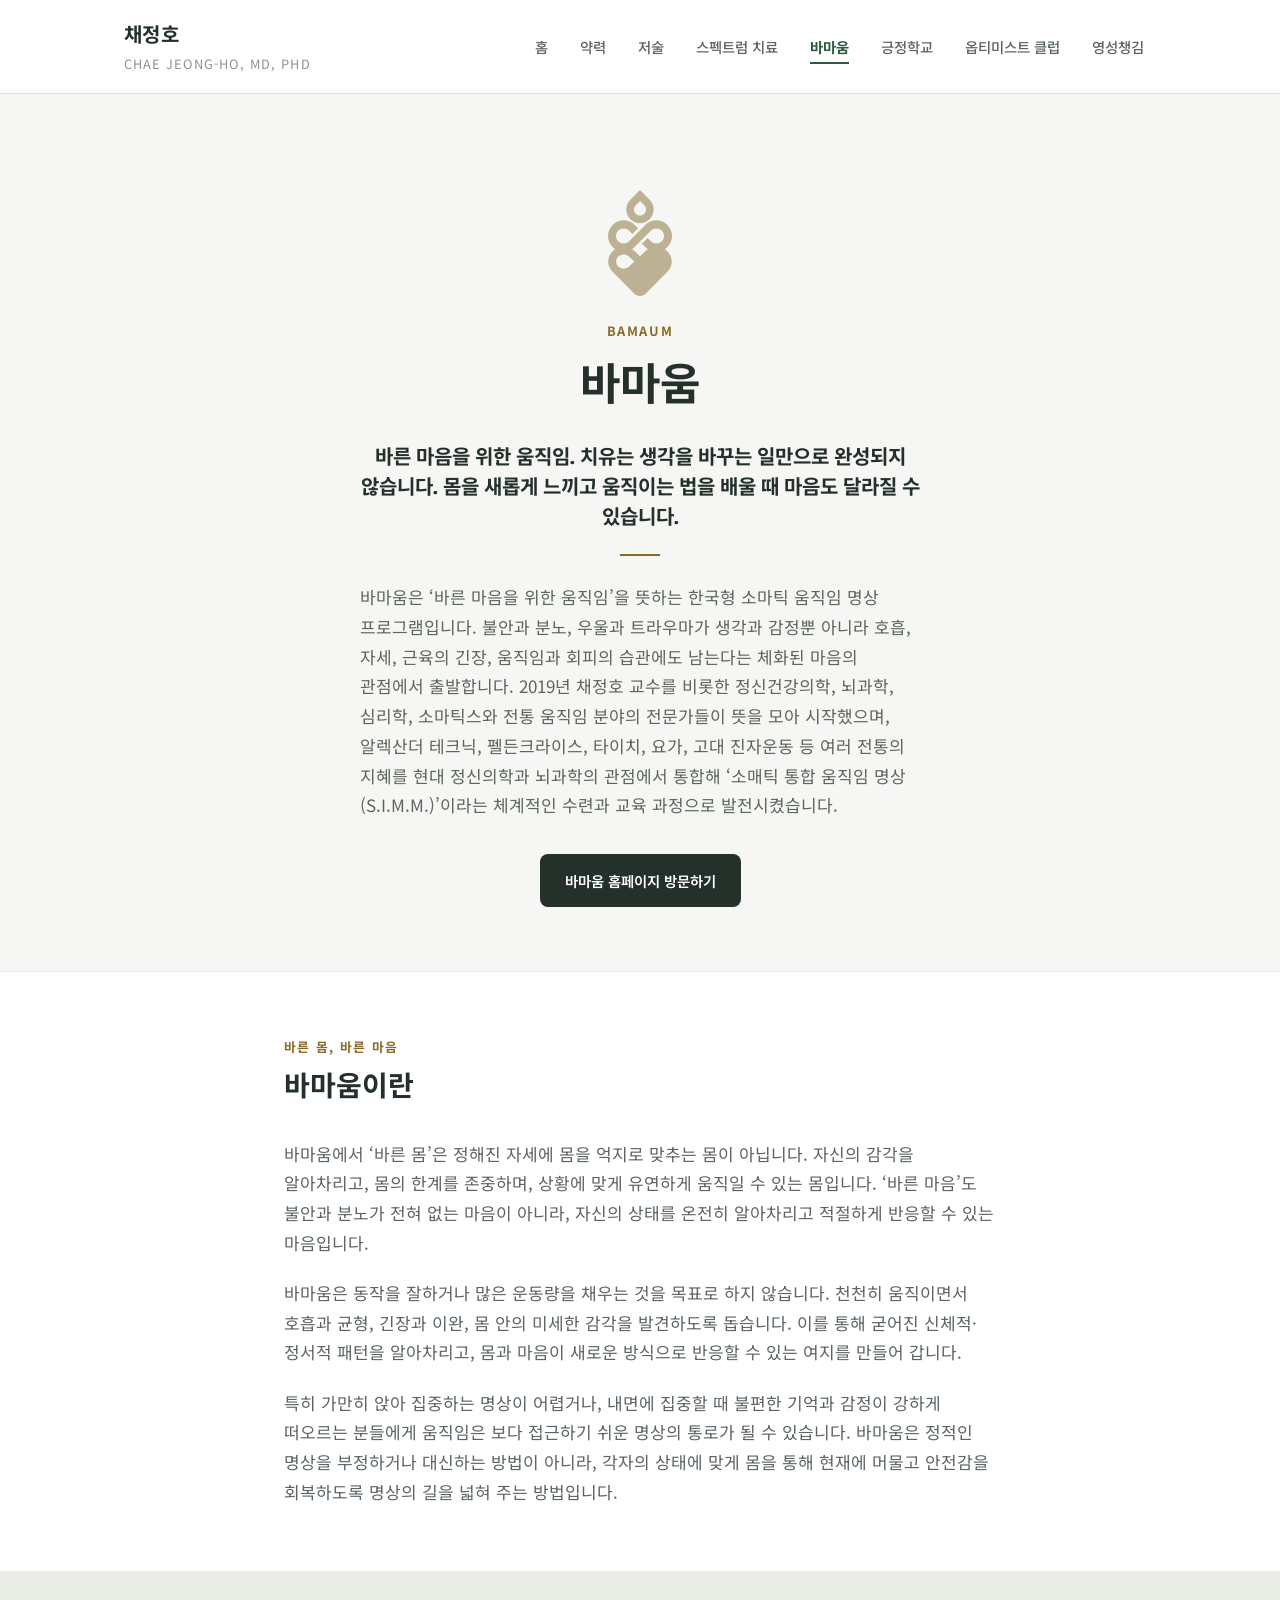
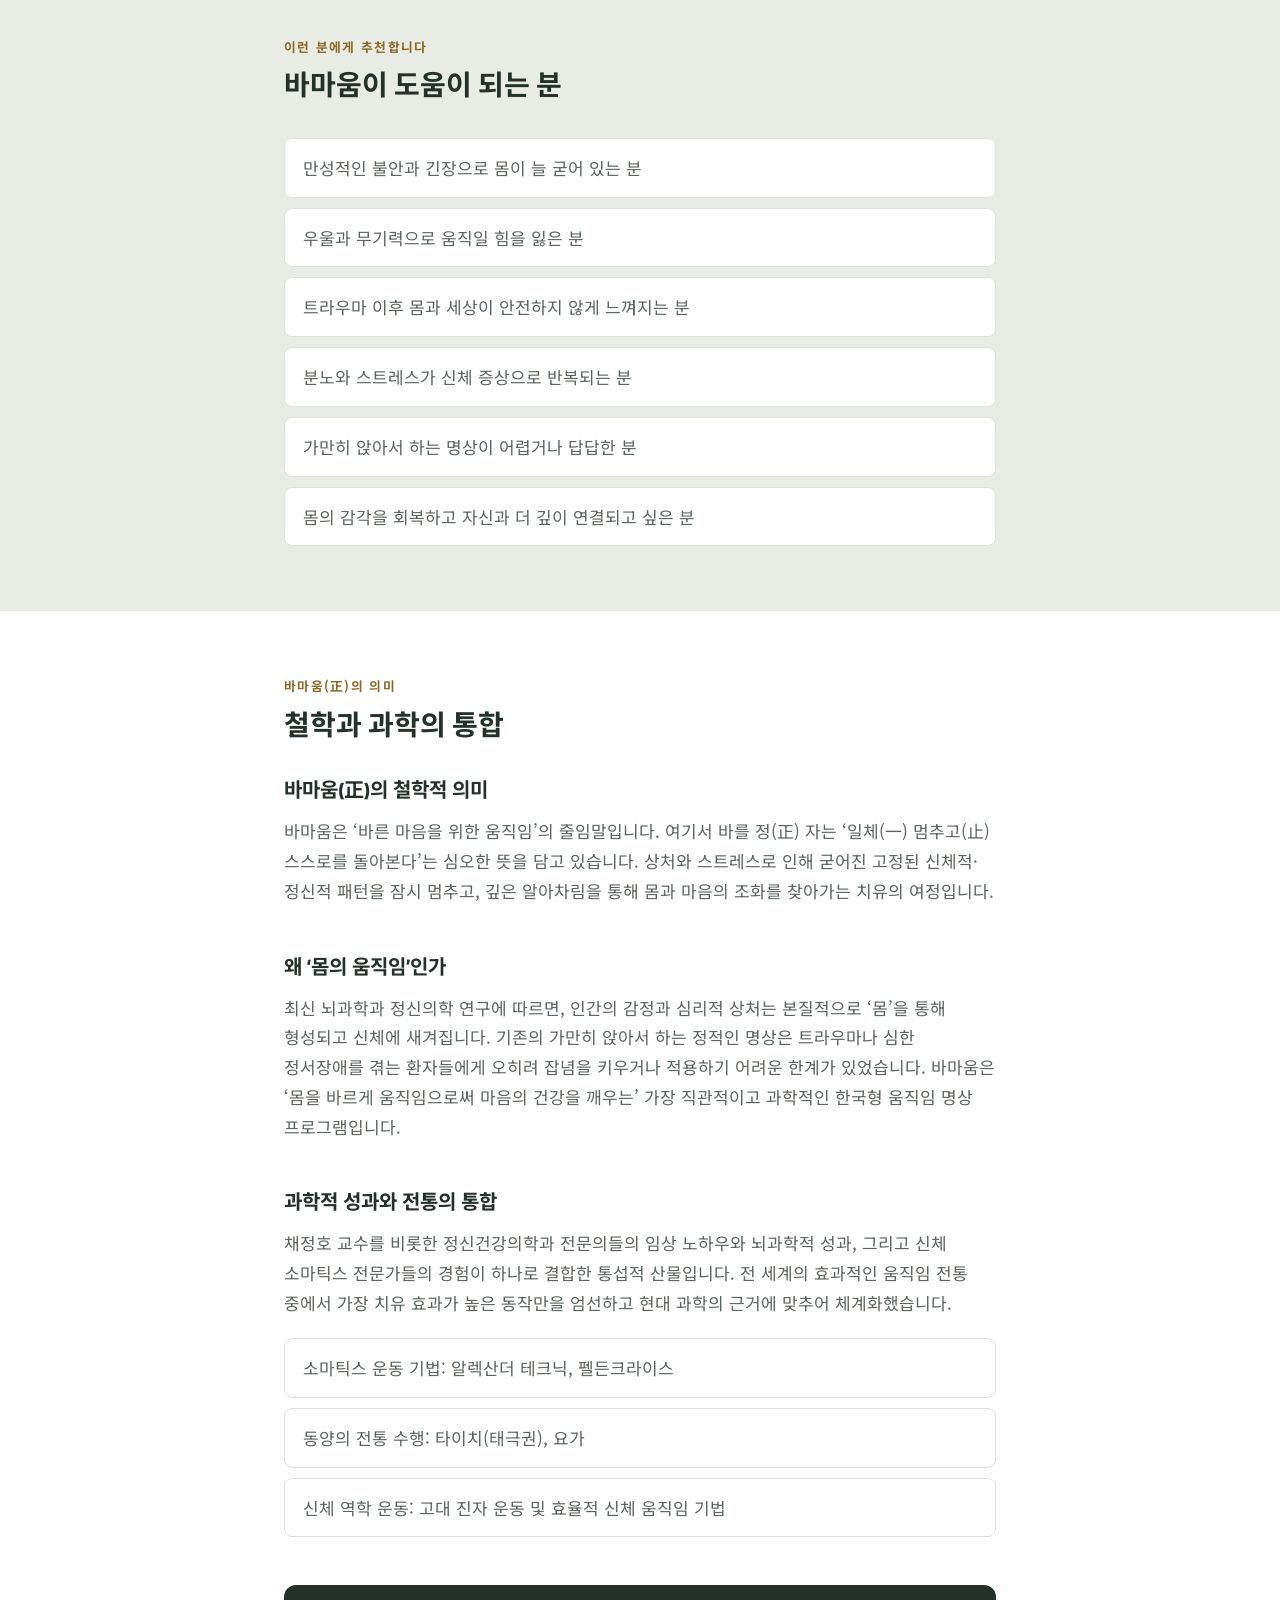
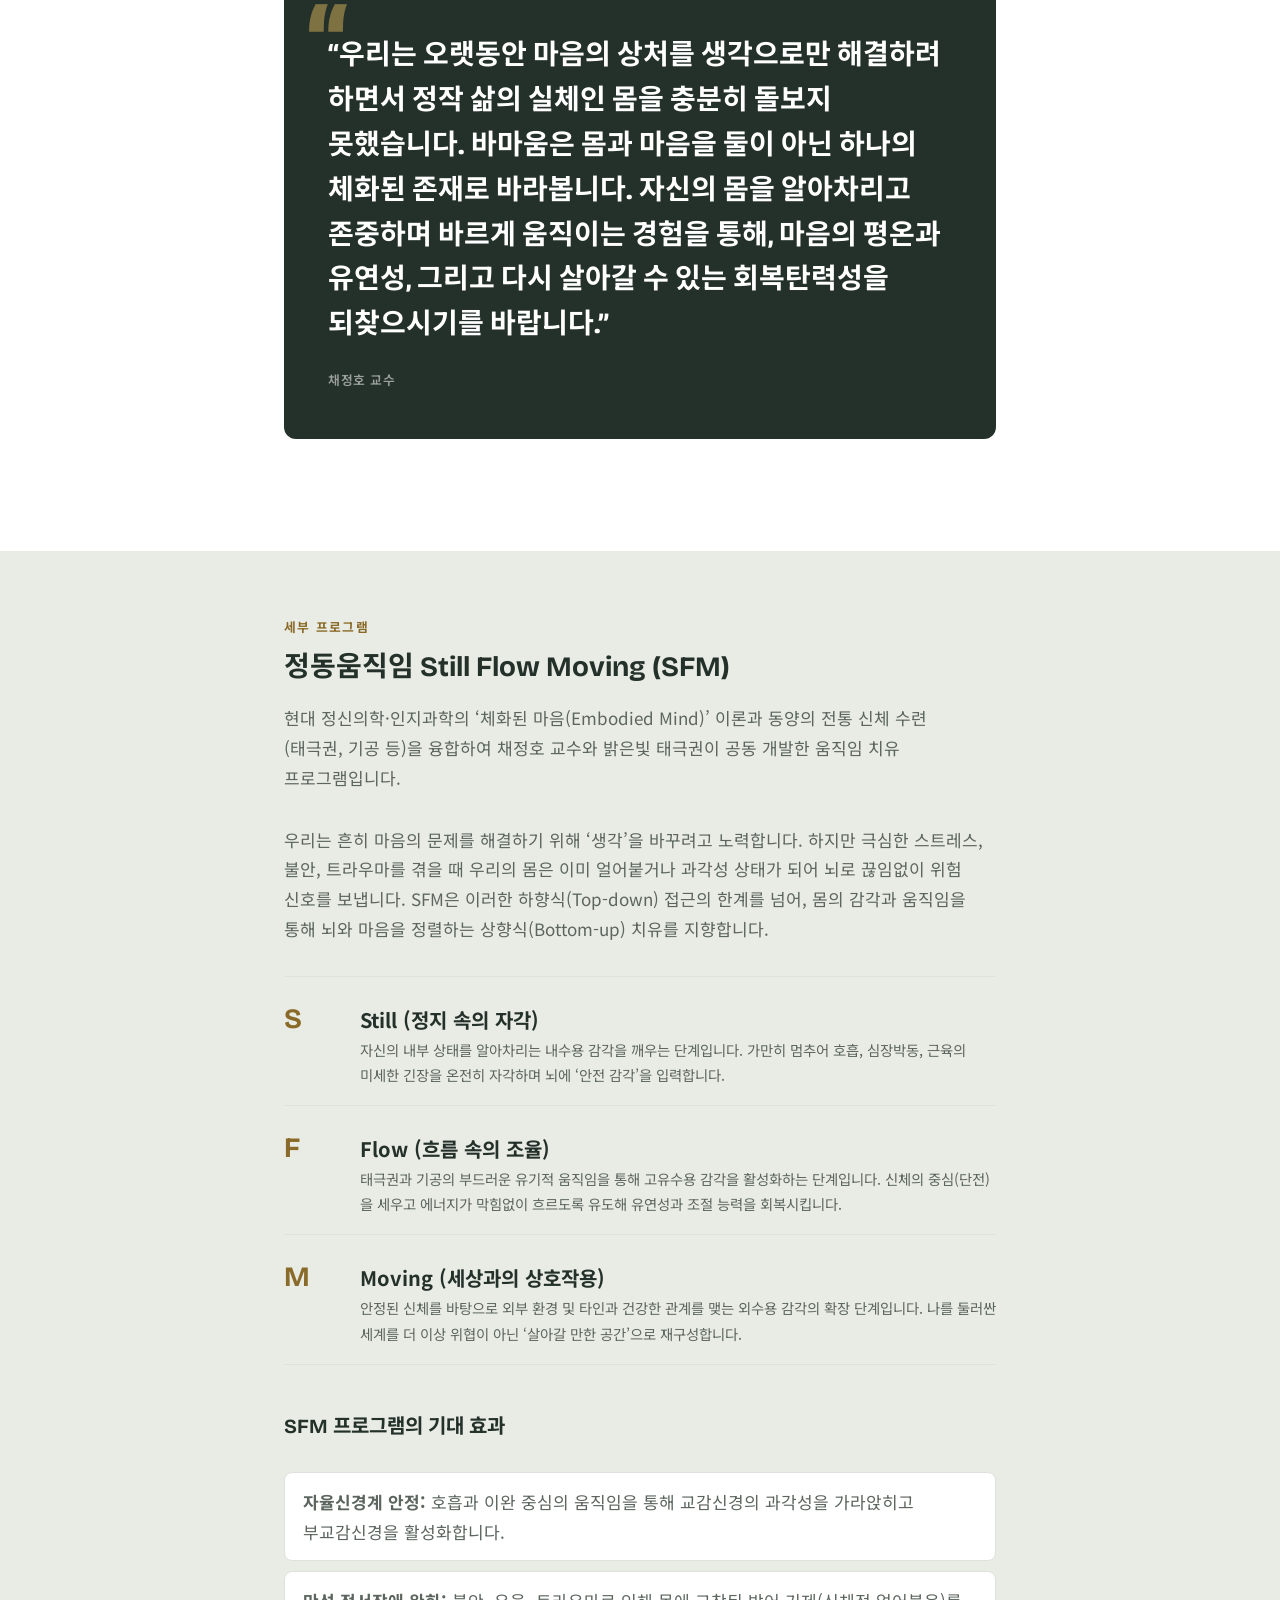
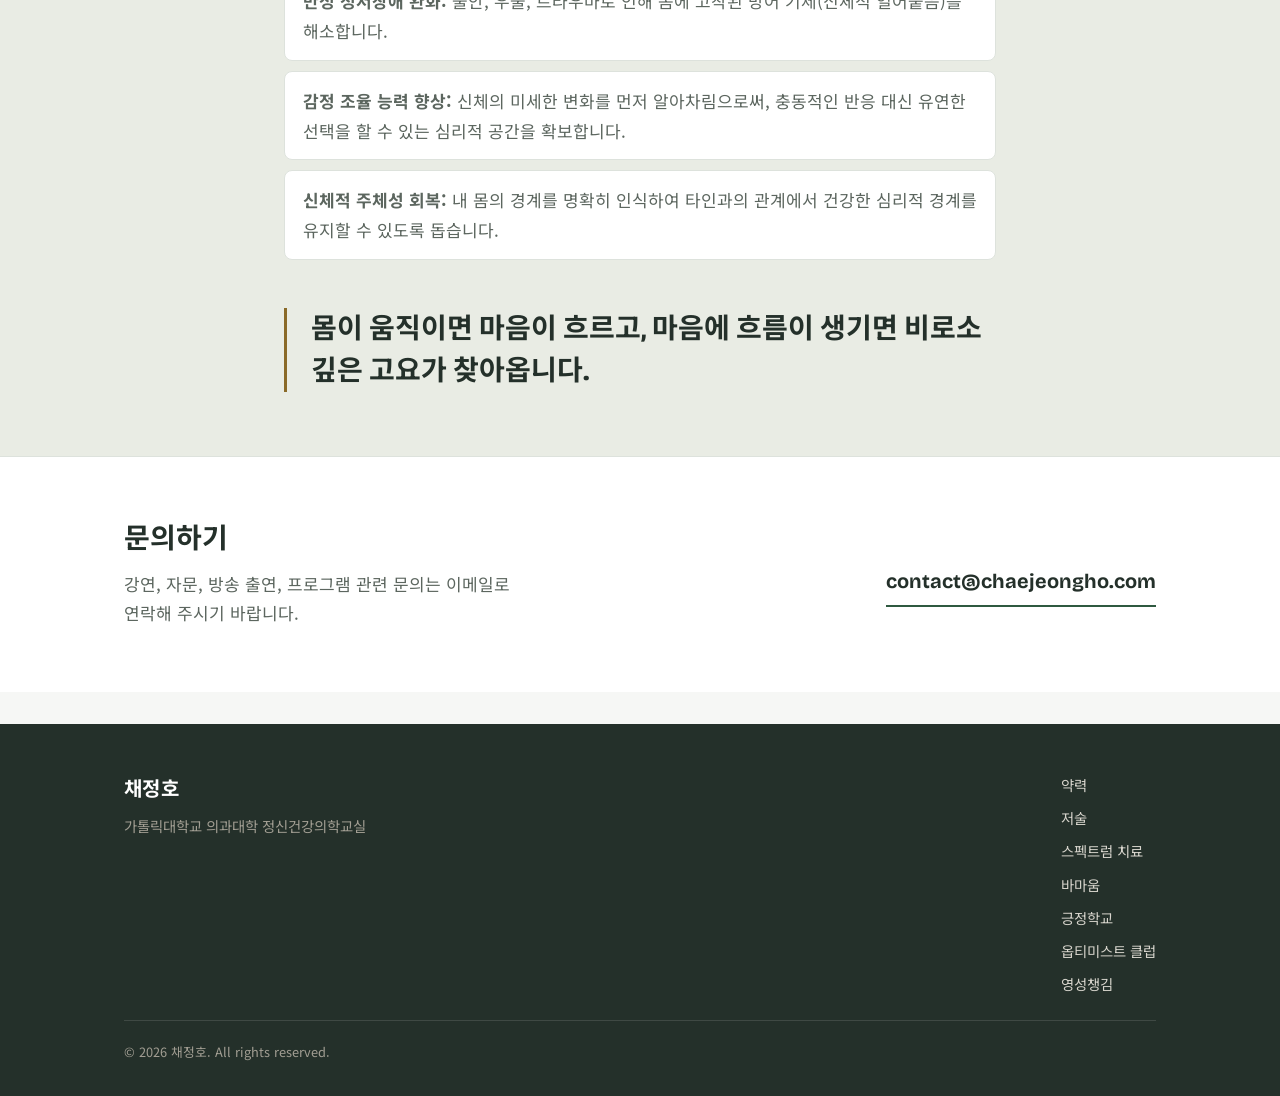
==== commit 271b61e1: "Restrict the inquiry form to the homepage only The other 7 pages go back to the plain mailto CTA the" ====
--- a/bamaum.html
+++ b/bamaum.html
@@ -206,42 +206,13 @@
 
 </main>
 
-<section class="contact-cta" id="contact">
+<section class="contact-cta">
   <div class="contact-cta__inner">
     <div class="contact-cta__intro">
       <h2>문의하기</h2>
-      <p>강연, 자문, 방송 출연, 프로그램 관련 문의를 남겨 주시면 확인 후 이메일로 답변드립니다.</p>
-      <a class="contact-cta__mail" href="mailto:contact@chaejeongho.com">contact@chaejeongho.com</a>
-    </div>
-    <form class="contact-form" action="https://formspree.io/f/YOUR_FORM_ID" method="POST">
-      <input type="text" name="_gotcha" class="contact-form__hp" tabindex="-1" autocomplete="off">
-      <input type="hidden" name="_subject" value="채정호 홈페이지 문의">
-      <div class="contact-form__row">
-        <div class="contact-form__field">
-          <label for="contact-name">성함</label>
-          <input type="text" id="contact-name" name="name" required>
-        </div>
-        <div class="contact-form__field">
-          <label for="contact-email">이메일</label>
-          <input type="email" id="contact-email" name="email" required>
-        </div>
-      </div>
-      <div class="contact-form__field">
-        <label for="contact-type">문의 유형</label>
-        <select id="contact-type" name="inquiry_type">
-          <option value="강연 요청">강연 요청</option>
-          <option value="방송 출연">방송 출연</option>
-          <option value="자문 및 프로그램 문의">자문 및 프로그램 문의</option>
-          <option value="기타">기타</option>
-        </select>
-      </div>
-      <div class="contact-form__field">
-        <label for="contact-message">문의 내용</label>
-        <textarea id="contact-message" name="message" rows="4" required></textarea>
-      </div>
-      <button type="submit" class="btn btn--primary">보내기</button>
-      <p class="contact-form__status" role="status" aria-live="polite"></p>
-    </form>
+      <p>강연, 자문, 방송 출연, 프로그램 관련 문의는 이메일로 연락해 주시기 바랍니다.</p>
+    </div>
+    <a class="contact-cta__mail" href="mailto:contact@chaejeongho.com">contact@chaejeongho.com</a>
   </div>
 </section>
 
--- a/css/style.css
+++ b/css/style.css
@@ -418,30 +418,30 @@
   margin-top: 28px;
   flex-wrap: wrap;
 }
+/* Tertiary hero action. Deliberately not a third button: it borrows the
+   underlined-link treatment from .contact-cta__mail so it reads as a
+   different kind of action instead of competing with the two buttons. */
 .hero__press {
   display: inline-flex;
   align-items: center;
   gap: 9px;
-  margin-top: 22px;
-  padding: 12px 22px;
-  background: var(--surface);
-  border: 1.5px solid var(--gold);
-  border-radius: 999px;
-  font-size: var(--text-xs);
-  font-weight: 700;
-  color: var(--ink);
-  box-shadow: var(--shadow);
-  transition: background 0.2s ease, color 0.2s ease, transform 0.2s ease, box-shadow 0.2s ease;
-}
-.hero__press svg { width: 17px; height: 17px; flex: none; color: var(--gold); transition: color 0.2s ease; }
-.hero__press:hover {
-  background: var(--gold);
-  color: #fff;
-  text-decoration: none;
-  transform: translateY(-2px);
-  box-shadow: var(--shadow-hover);
-}
-.hero__press:hover svg { color: #fff; }
+  margin-top: 26px;
+  padding-bottom: 5px;
+  font-size: var(--text-sm);
+  font-weight: 700;
+  color: var(--ink);
+  border-bottom: 2px solid var(--accent);
+  transition: color 0.2s ease;
+}
+.hero__press svg {
+  width: 18px;
+  height: 18px;
+  flex: none;
+  color: var(--accent);
+}
+.hero__press__arrow { transition: transform 0.2s ease; }
+.hero__press:hover { color: var(--accent); text-decoration: none; }
+.hero__press:hover .hero__press__arrow { transform: translateX(4px); }
 
 /* ---------- Stat row ---------- */
 .stat-row {
@@ -686,15 +686,13 @@
 .bio-block h2 { margin-bottom: 14px; }
 .bio-block p { color: var(--ink-soft); }
 
+/* Quiet intro prose, one shade darker than the ink-soft narrative below it:
+   enough to mark it as the opening without bolding a whole paragraph
+   (the actual thesis sentence is already the hero's pull-quote, so
+   re-emphasizing it here would just repeat that beat). */
 .bio-intro p {
   font-size: var(--text-sm);
-  color: var(--ink);
-}
-.bio-intro p:first-child {
-  font-family: var(--font-head);
-  font-size: var(--text-md);
-  font-weight: 600;
-  line-height: 1.6;
+  line-height: 1.75;
   color: var(--ink);
 }
 
@@ -1002,12 +1000,21 @@
   max-width: var(--max-width);
   margin: 0 auto;
   padding: 0 24px;
+  display: flex;
+  justify-content: space-between;
+  align-items: center;
+  gap: 32px;
+  flex-wrap: wrap;
+}
+/* Only the homepage carries the full inquiry form; every other page keeps
+   the plain mailto CTA above, so this grid is scoped to that one section. */
+.contact-cta__inner--form {
   display: grid;
   grid-template-columns: 0.9fr 1.1fr;
   gap: 56px;
 }
 @media (max-width: 800px) {
-  .contact-cta__inner { grid-template-columns: 1fr; gap: 32px; }
+  .contact-cta__inner--form { grid-template-columns: 1fr; gap: 32px; }
 }
 .contact-cta__intro { align-self: start; }
 .contact-cta h2 { margin: 0 0 10px; }
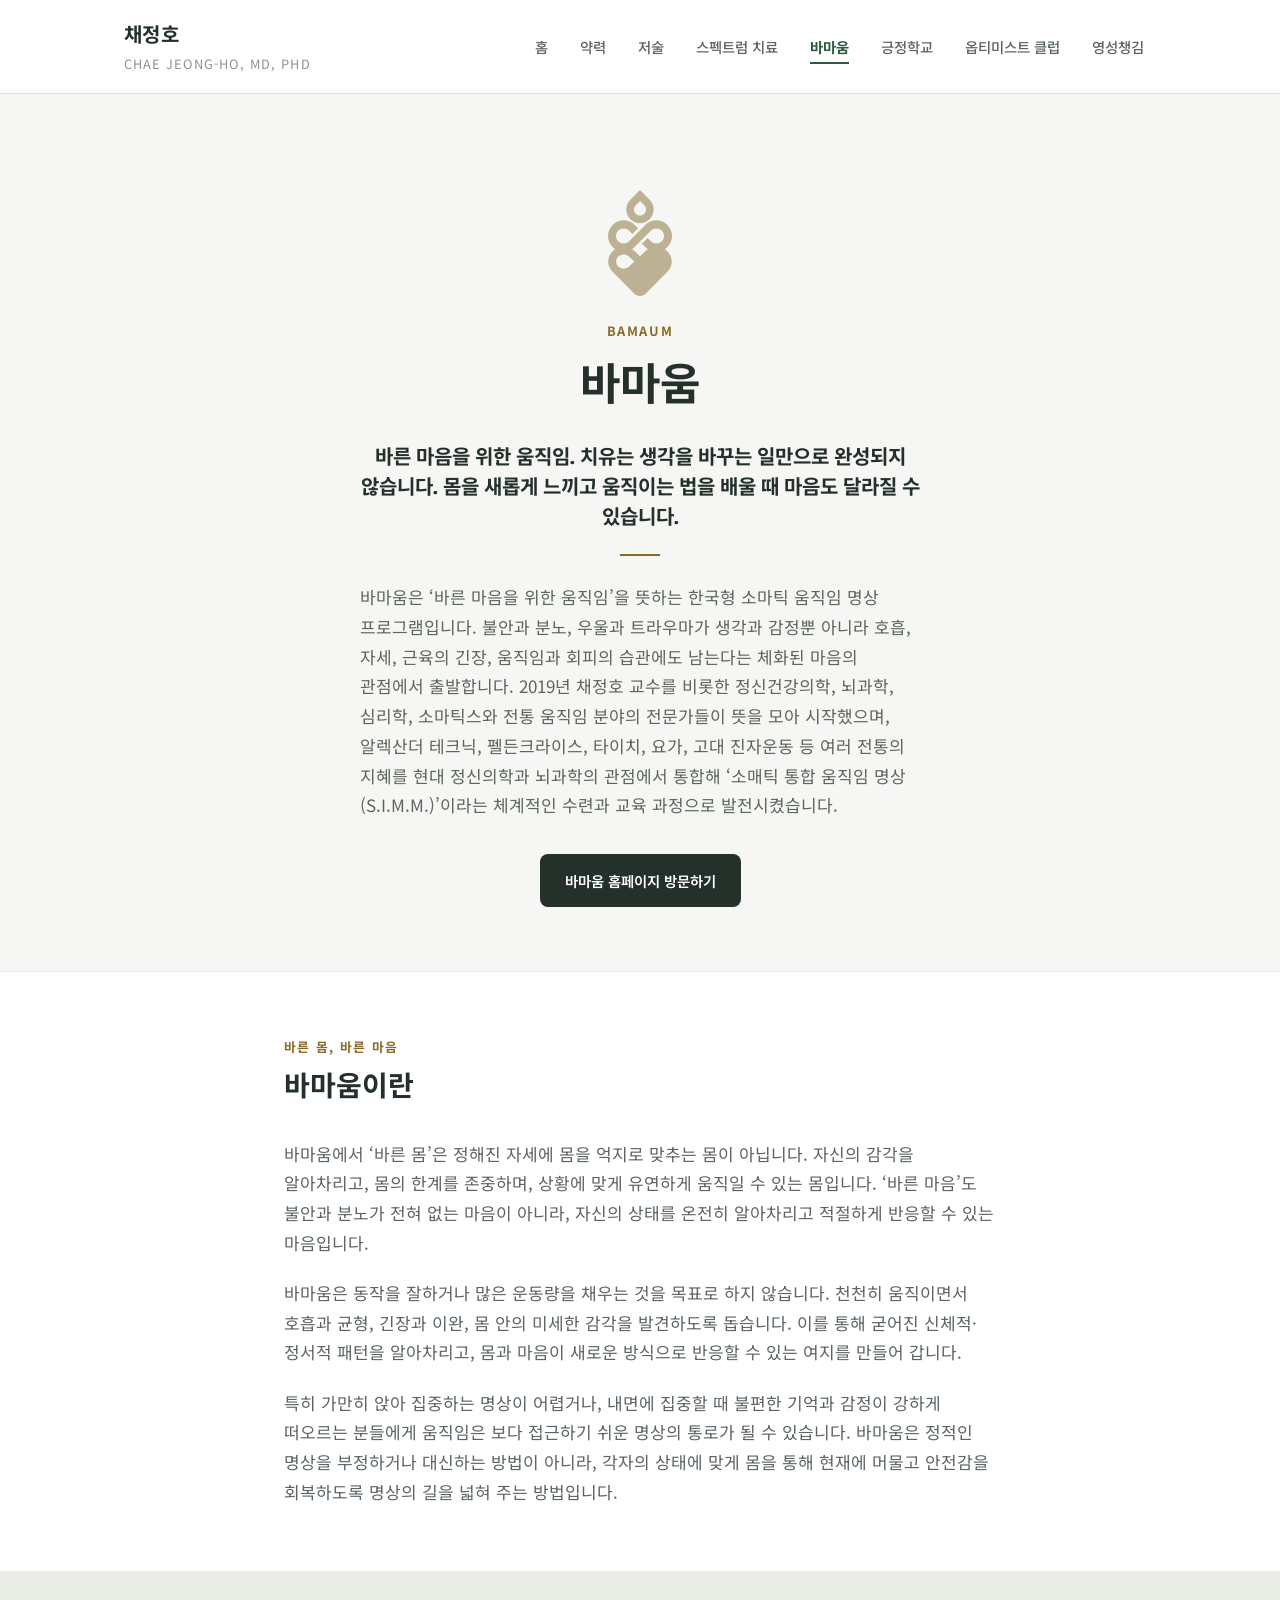
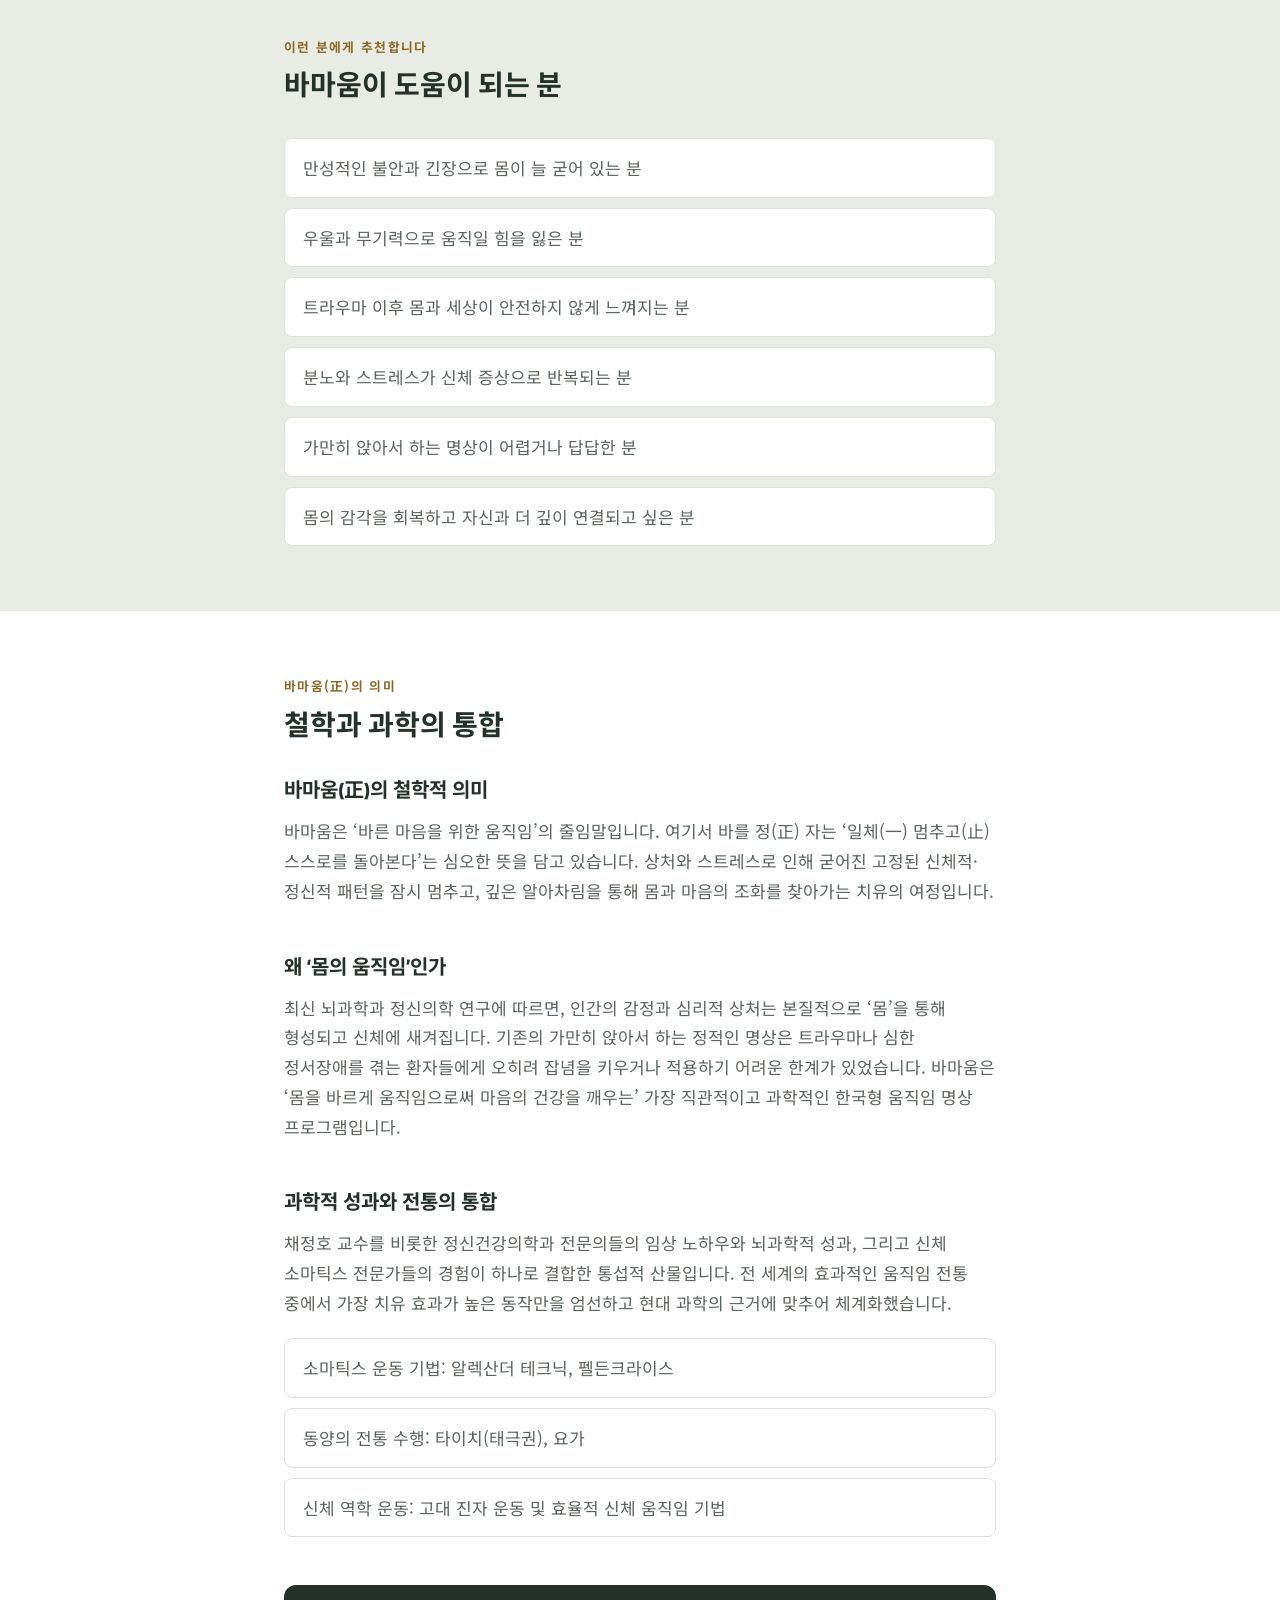
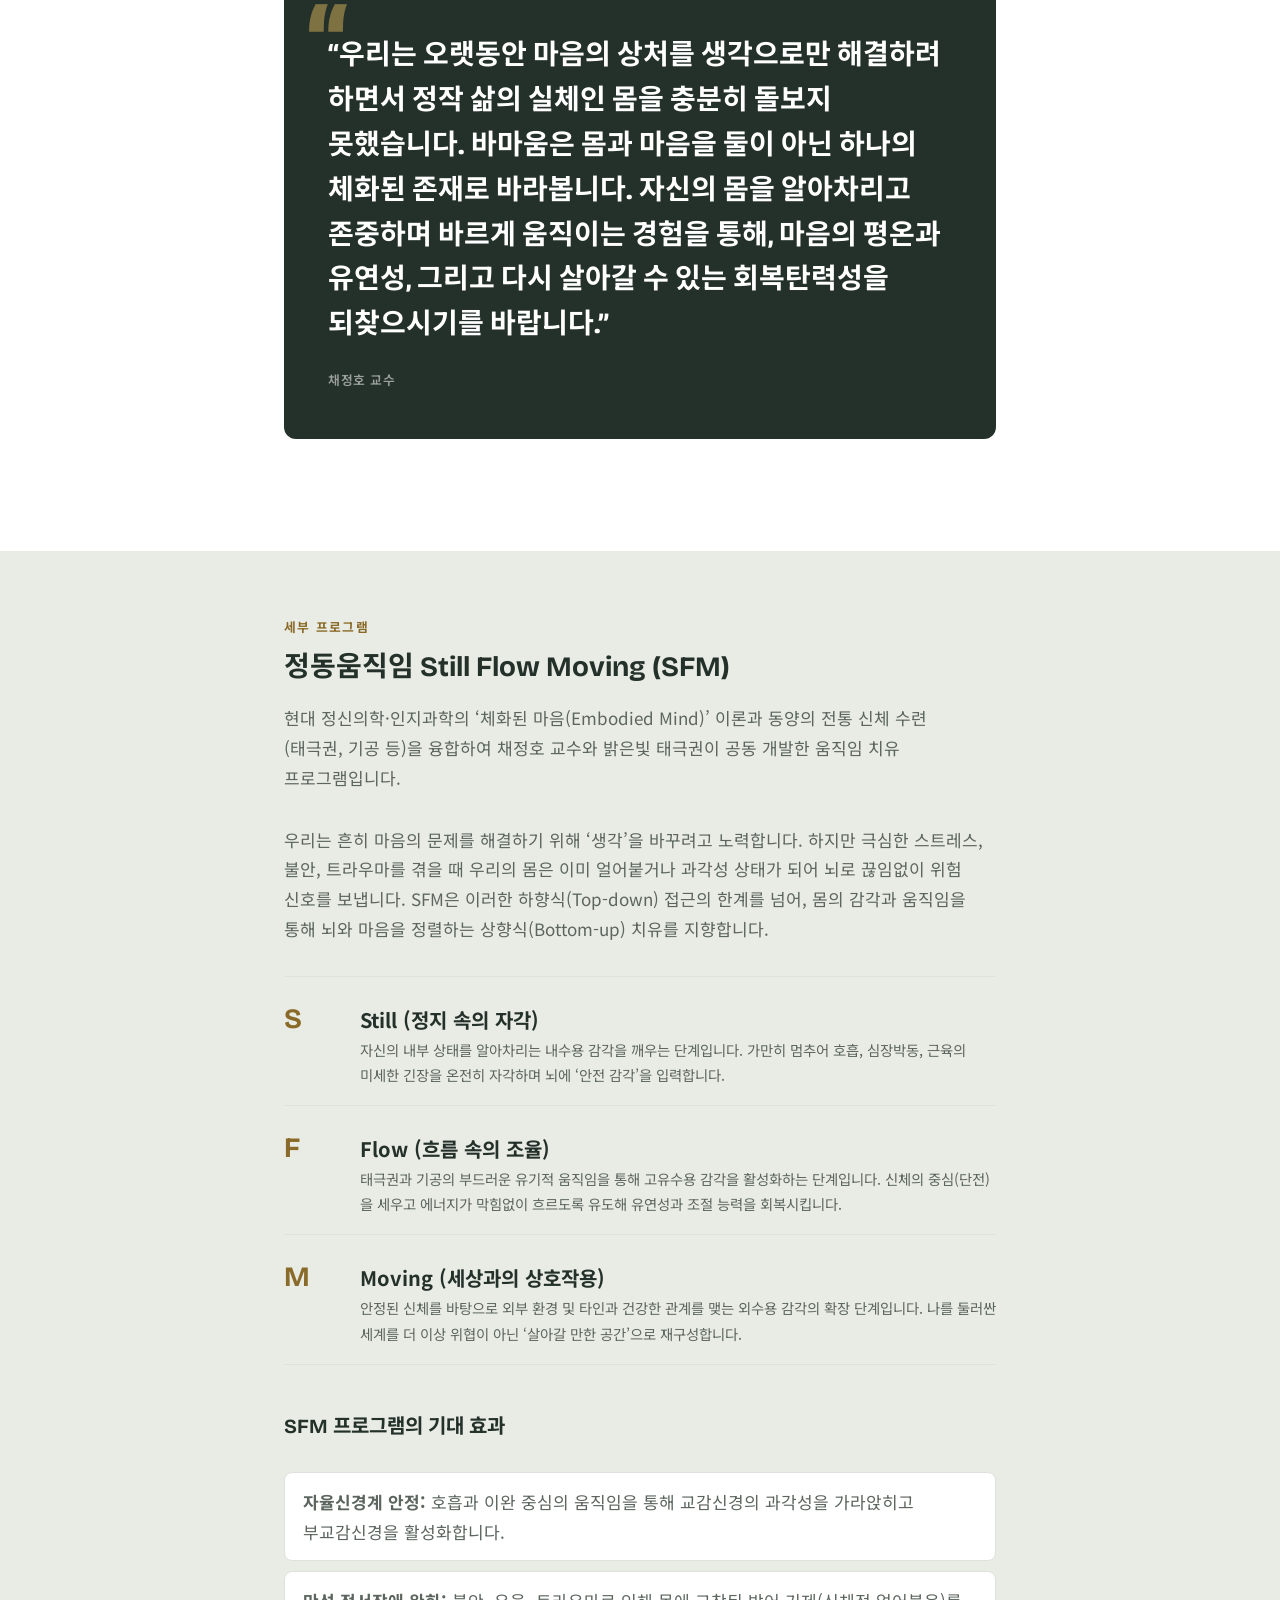
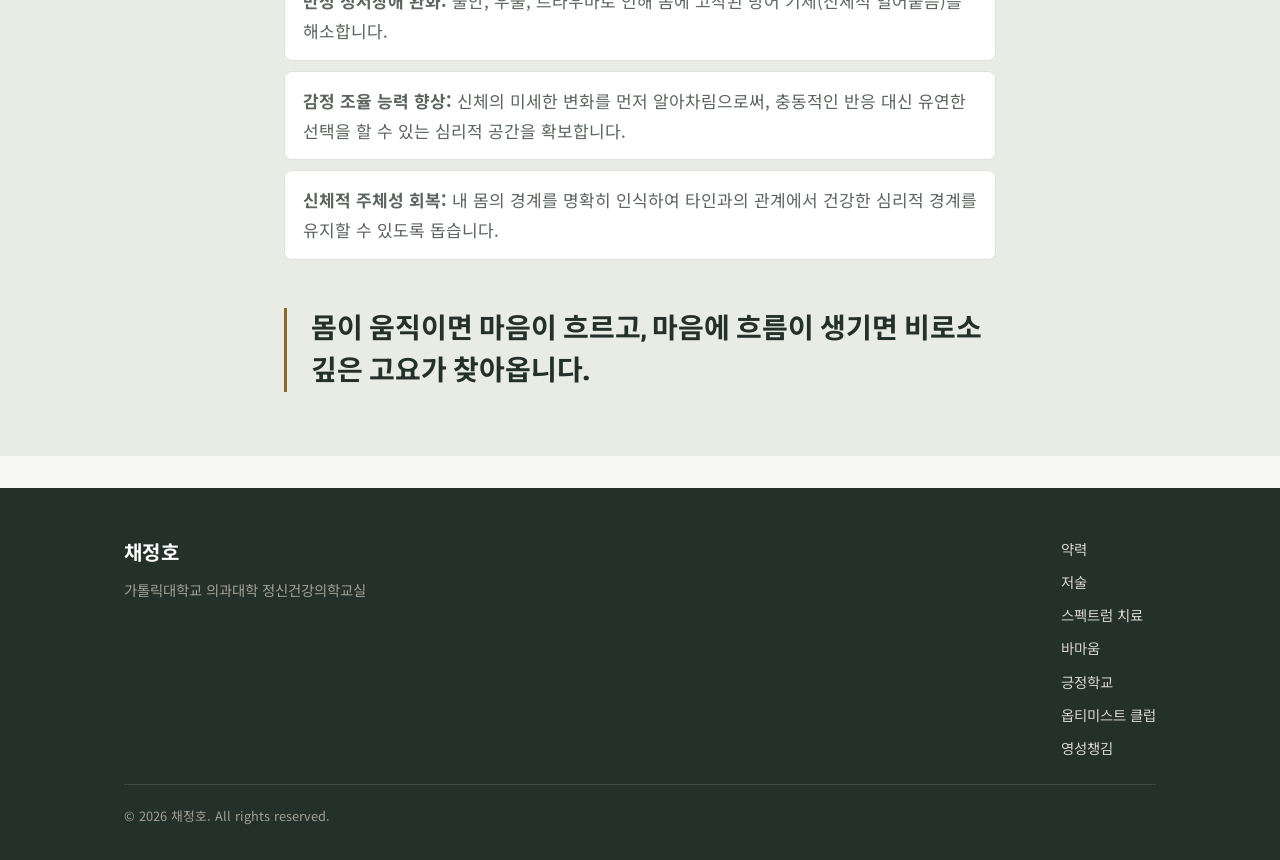
==== commit c545ce1f: "Remove the 문의하기 section from every sub-page The plain mailto CTA that replaced the form on these 7 p" ====
--- a/bamaum.html
+++ b/bamaum.html
@@ -206,16 +206,6 @@
 
 </main>
 
-<section class="contact-cta">
-  <div class="contact-cta__inner">
-    <div class="contact-cta__intro">
-      <h2>문의하기</h2>
-      <p>강연, 자문, 방송 출연, 프로그램 관련 문의는 이메일로 연락해 주시기 바랍니다.</p>
-    </div>
-    <a class="contact-cta__mail" href="mailto:contact@chaejeongho.com">contact@chaejeongho.com</a>
-  </div>
-</section>
-
 <footer class="site-footer">
   <div class="container">
     <div class="footer-grid">
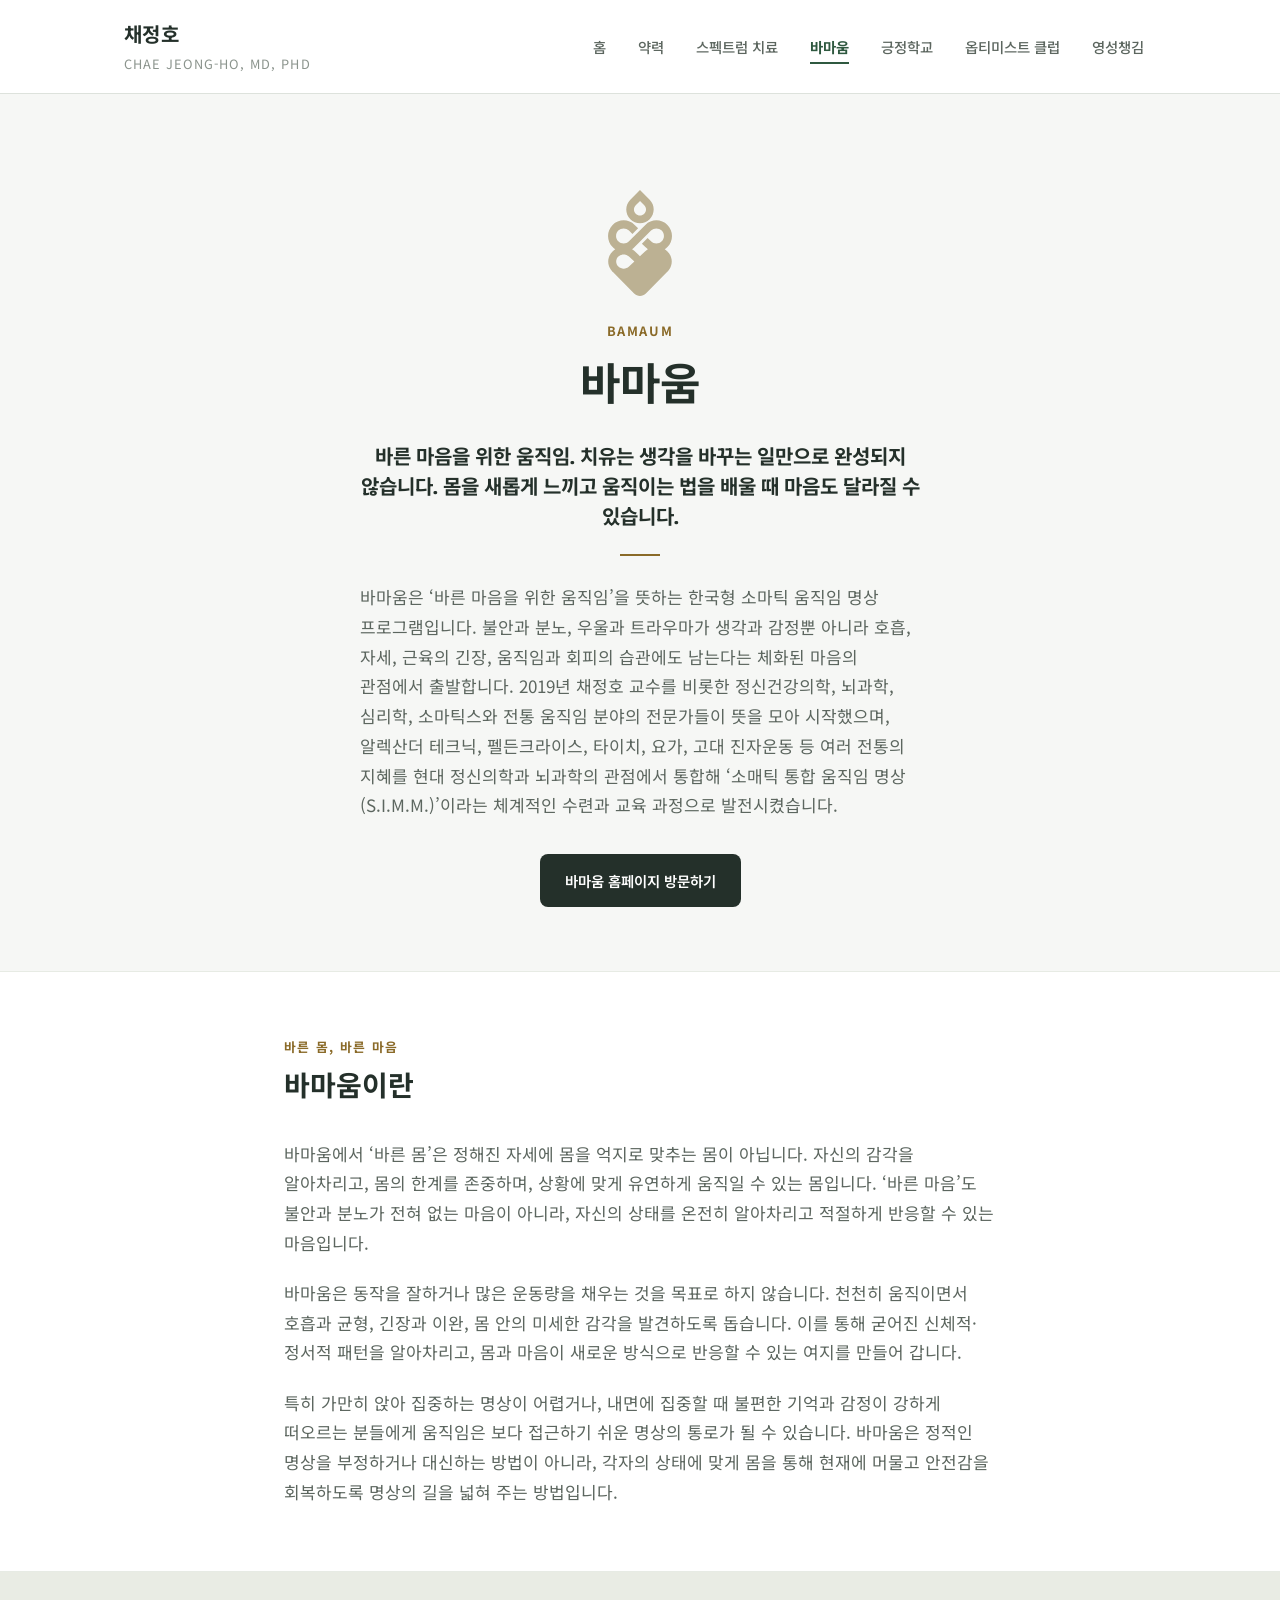
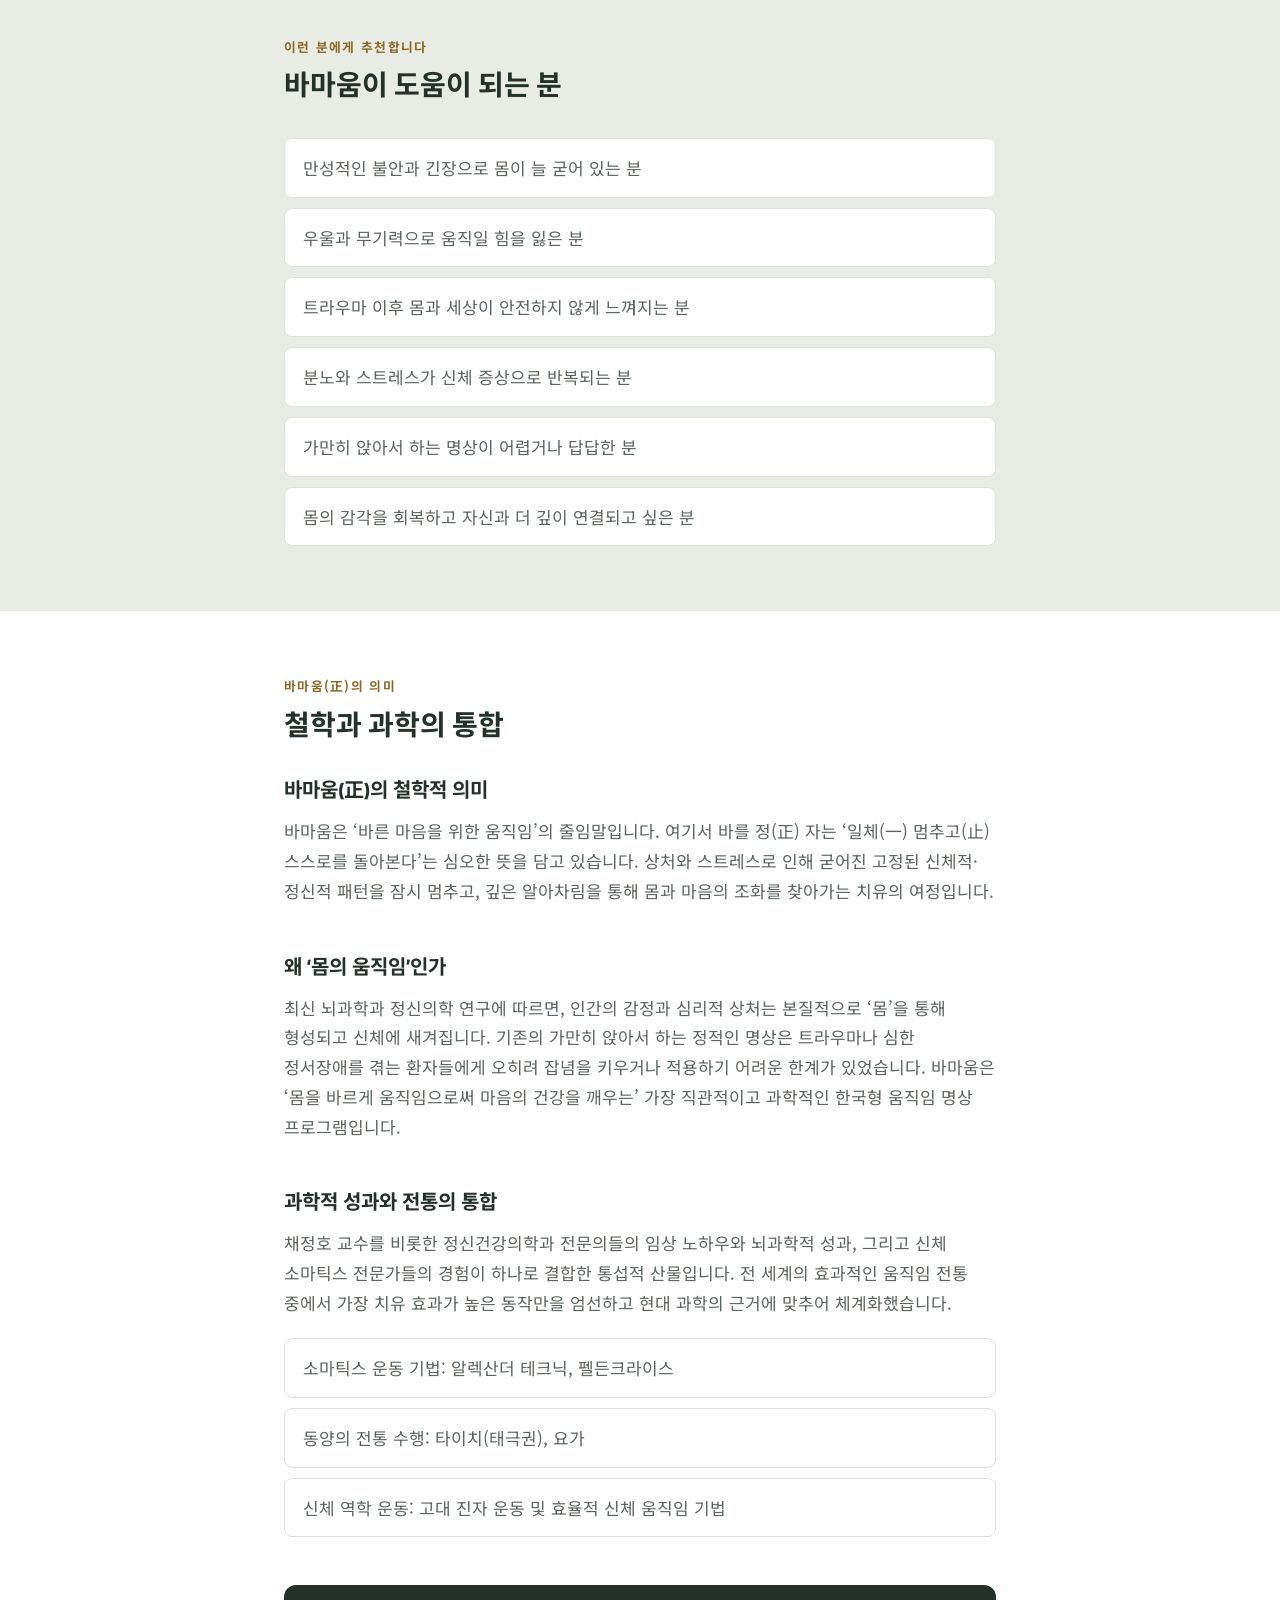
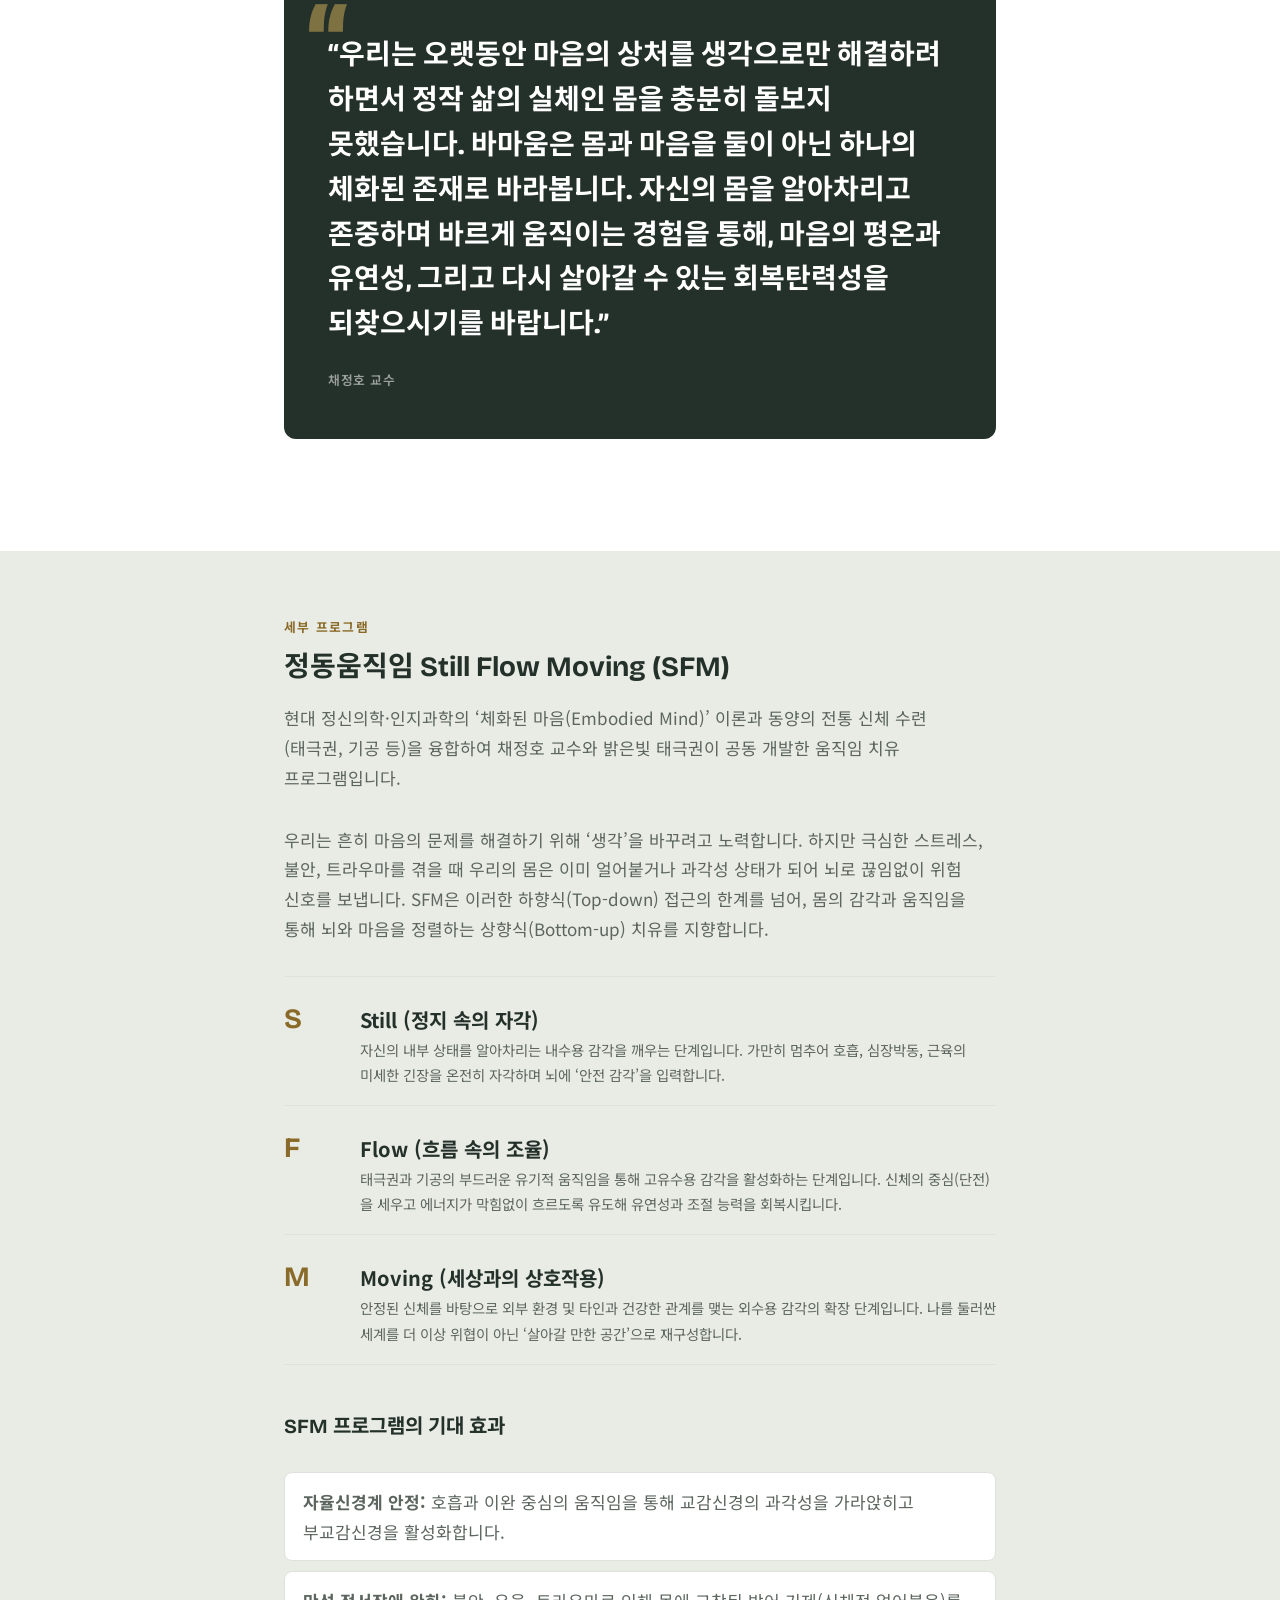
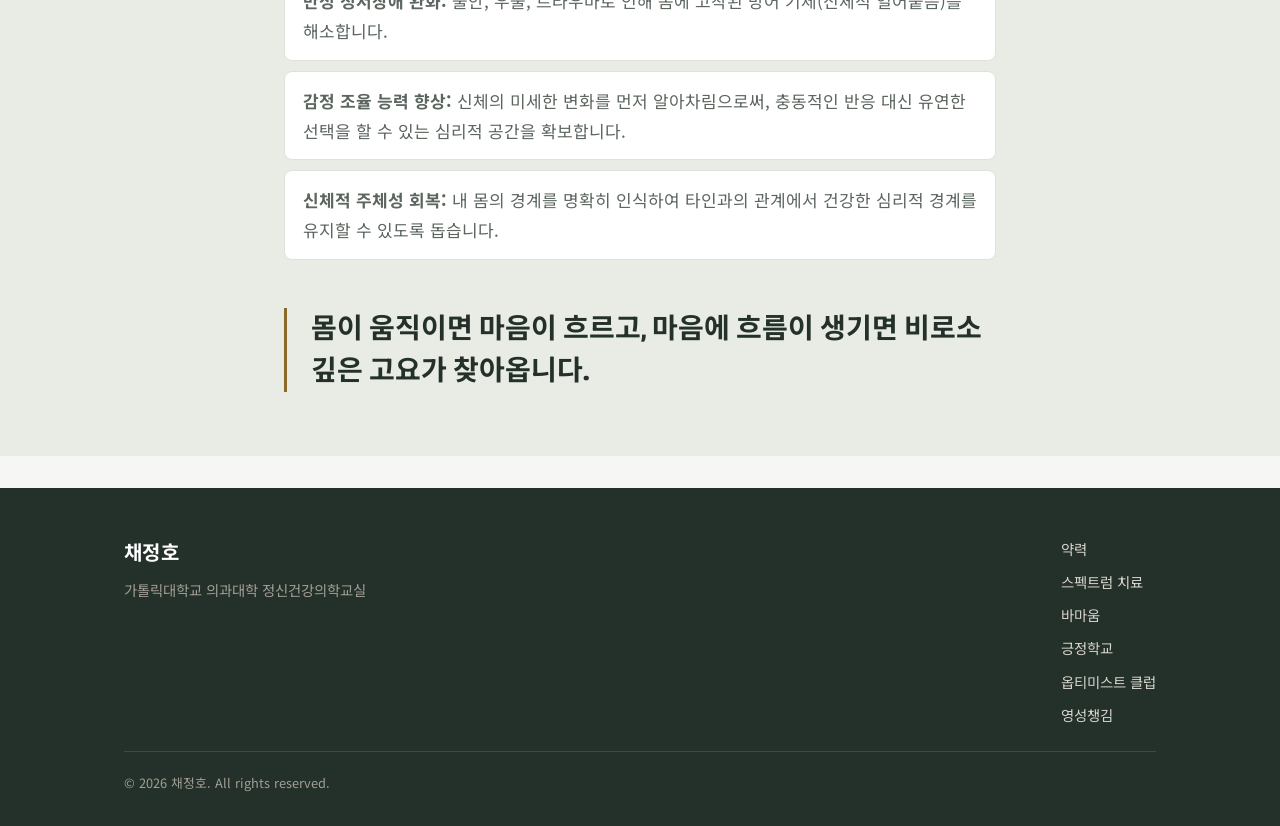
==== commit f689151a: "Remove the page-stack styling; hide the standalone books page Drop the repeating-line page-edge stri" ====
--- a/bamaum.html
+++ b/bamaum.html
@@ -26,7 +26,6 @@
     <nav class="main-nav">
       <a href="index.html">홈</a>
       <a href="bio.html">약력</a>
-      <a href="books.html">저술</a>
       <a href="spectrum.html">스펙트럼 치료</a>
       <a href="bamaum.html" class="is-active">바마움</a>
       <a href="optimist-school.html">긍정학교</a>
@@ -215,7 +214,6 @@
       </div>
       <div class="footer-links">
         <a href="bio.html">약력</a>
-        <a href="books.html">저술</a>
         <a href="spectrum.html">스펙트럼 치료</a>
         <a href="bamaum.html">바마움</a>
         <a href="optimist-school.html">긍정학교</a>
--- a/css/style.css
+++ b/css/style.css
@@ -818,6 +818,124 @@
   color: var(--ink-faint);
 }
 
+/* ---------- Book carousel (homepage) ---------- */
+.book-carousel {
+  display: flex;
+  align-items: center;
+  gap: 16px;
+}
+.book-carousel__viewport { flex: 1; overflow: hidden; }
+.book-carousel__track {
+  display: flex;
+  gap: 28px;
+  overflow-x: auto;
+  scroll-snap-type: x mandatory;
+  scroll-behavior: smooth;
+  padding: 6px 4px 30px;
+  -ms-overflow-style: none;
+  scrollbar-width: none;
+}
+.book-carousel__track::-webkit-scrollbar { display: none; }
+.book-carousel__item {
+  flex: 0 0 auto;
+  width: 190px;
+  scroll-snap-align: start;
+}
+/* A shadow cast to one side (as if leaning on a shelf) gives a flat
+   cover image some physical weight without needing 3D artwork. */
+.book-cover-card {
+  position: relative;
+  display: block;
+  aspect-ratio: 2 / 3;
+  border-radius: var(--radius-sm);
+  overflow: hidden;
+  background: var(--surface-alt);
+  box-shadow:
+    3px 4px 10px rgba(20, 22, 30, 0.16),
+    7px 8px 18px rgba(20, 22, 30, 0.1);
+  transition: box-shadow 0.35s ease, transform 0.35s ease;
+}
+.book-cover-card img {
+  width: 100%;
+  height: 100%;
+  object-fit: cover;
+  display: block;
+  transition: transform 0.5s cubic-bezier(0.22, 1, 0.36, 1);
+}
+.book-cover-card:hover,
+.book-cover-card:focus-visible {
+  box-shadow:
+    5px 8px 16px rgba(20, 22, 30, 0.22),
+    11px 14px 26px rgba(20, 22, 30, 0.14);
+  transform: translateY(-3px);
+}
+.book-cover-card:hover img,
+.book-cover-card:focus-visible img {
+  transform: scale(1.07);
+}
+.book-cover-card__overlay {
+  position: absolute;
+  inset: 0;
+  z-index: 1;
+  display: flex;
+  flex-direction: column;
+  justify-content: flex-end;
+  padding: 18px 16px;
+  background: linear-gradient(to top, rgba(20, 22, 30, 0.94) 0%, rgba(20, 22, 30, 0.6) 48%, rgba(20, 22, 30, 0) 78%);
+  opacity: 0;
+  transform: translateY(6px);
+  transition: opacity 0.4s ease, transform 0.4s ease;
+}
+.book-cover-card:hover .book-cover-card__overlay,
+.book-cover-card:focus-visible .book-cover-card__overlay {
+  opacity: 1;
+  transform: translateY(0);
+}
+.book-cover-card__title {
+  font-family: var(--font-head);
+  font-size: var(--text-xs);
+  font-weight: 700;
+  color: #fff;
+  line-height: 1.4;
+  margin-bottom: 6px;
+}
+.book-cover-card__desc {
+  font-size: 0.7rem;
+  line-height: 1.55;
+  color: rgba(255, 255, 255, 0.85);
+}
+.book-carousel__nav {
+  flex: none;
+  display: flex;
+  align-items: center;
+  justify-content: center;
+  width: 44px;
+  height: 44px;
+  border-radius: 50%;
+  border: 1px solid var(--border);
+  background: var(--surface);
+  color: var(--ink);
+  cursor: pointer;
+  transition: background 0.2s ease, border-color 0.2s ease, transform 0.2s ease, color 0.2s ease;
+}
+.book-carousel__nav svg { width: 18px; height: 18px; }
+.book-carousel__nav:hover {
+  background: var(--ink);
+  border-color: var(--ink);
+  color: #fff;
+  transform: scale(1.06);
+}
+.book-carousel__nav:disabled {
+  opacity: 0.3;
+  cursor: default;
+  pointer-events: none;
+  transform: none;
+}
+@media (max-width: 640px) {
+  .book-carousel__nav { display: none; }
+  .book-carousel__item { width: 148px; }
+}
+
 /* ---------- Book hero (a single title's page: cover beside the copy) ---------- */
 .book-hero__grid {
   display: grid;
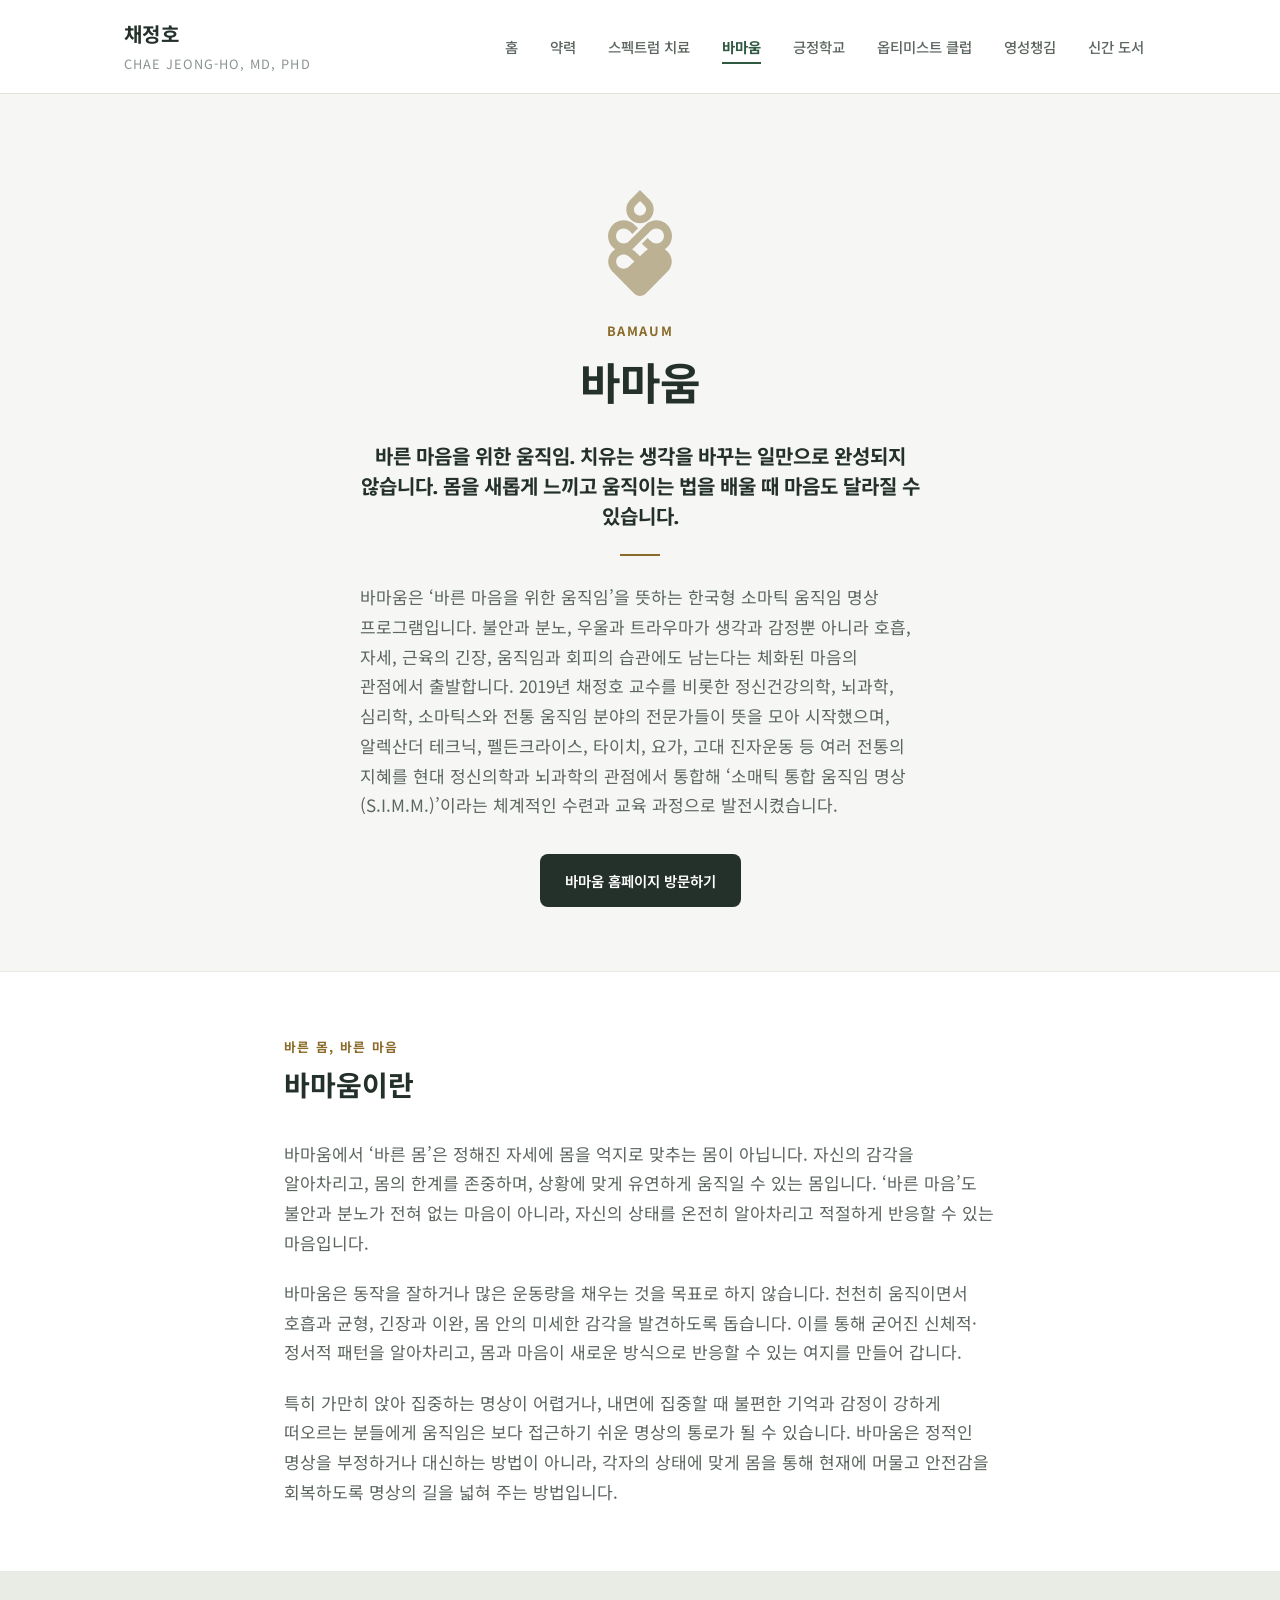
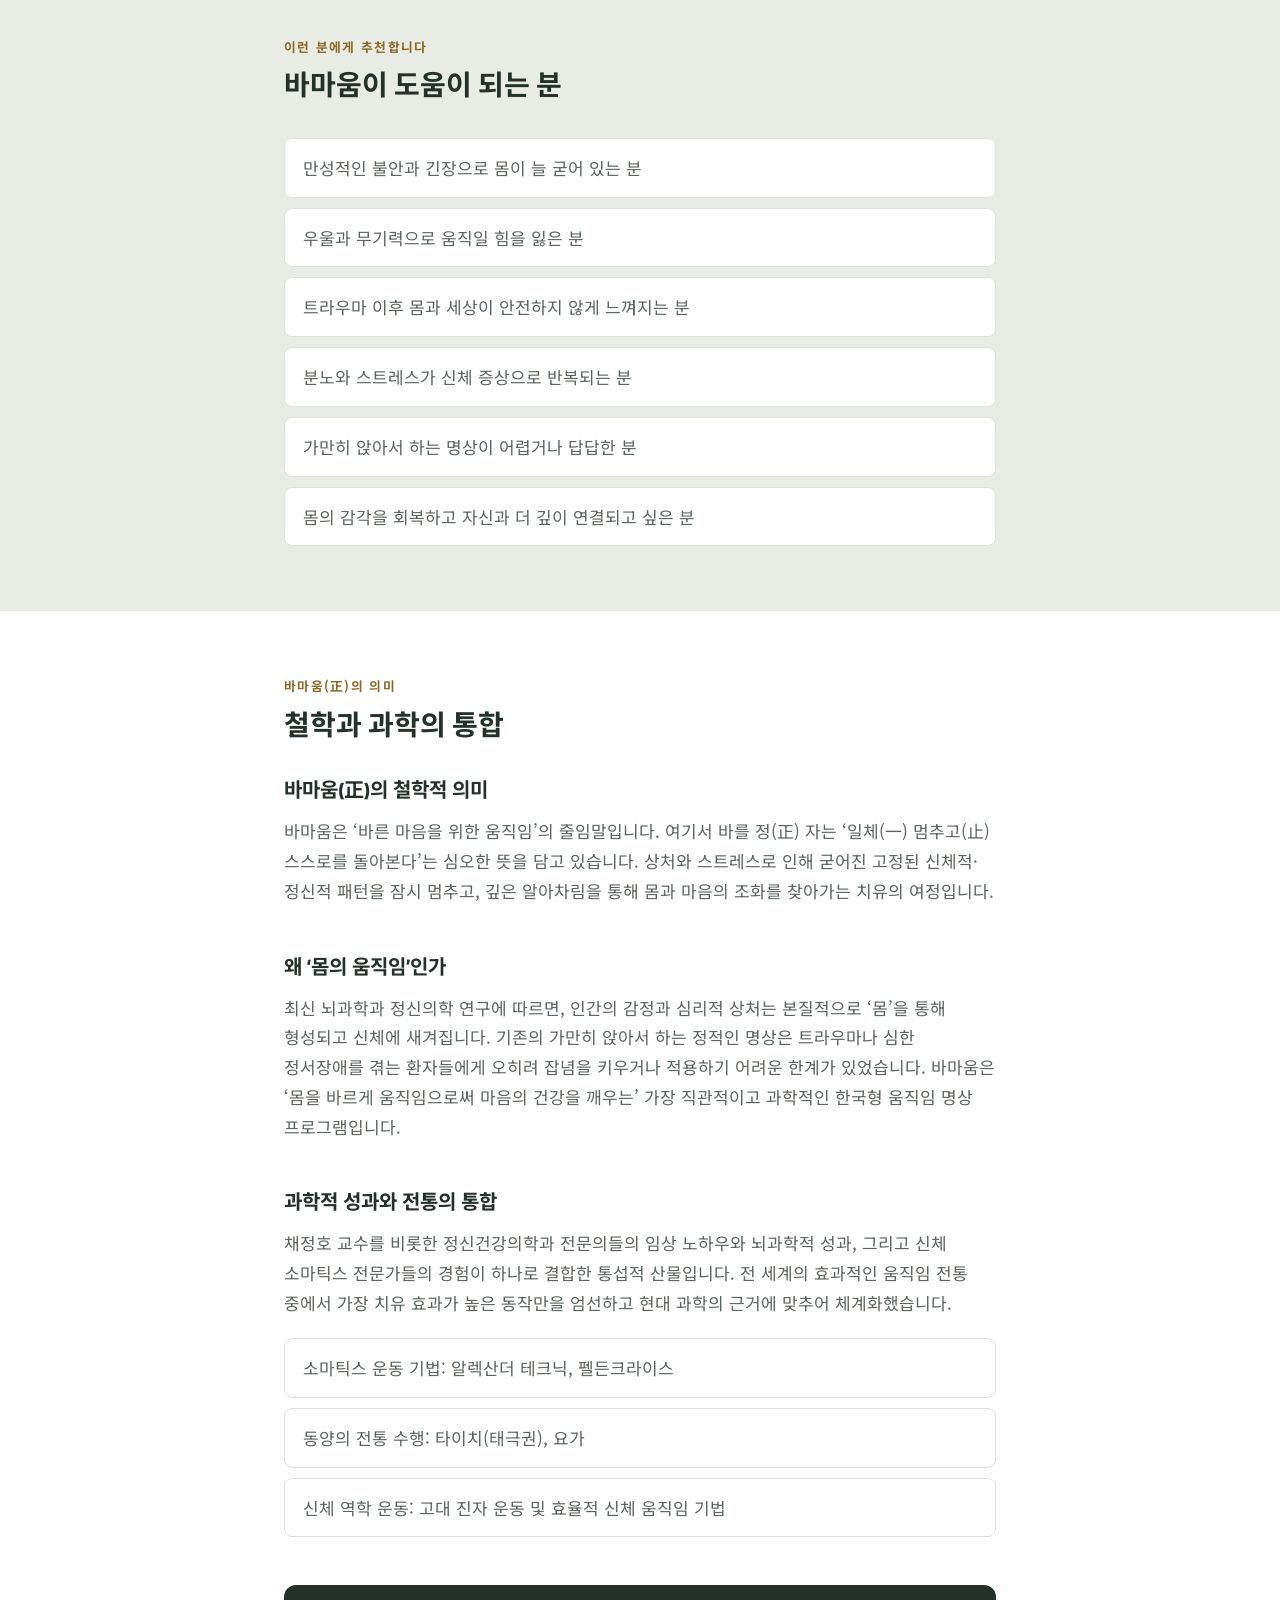
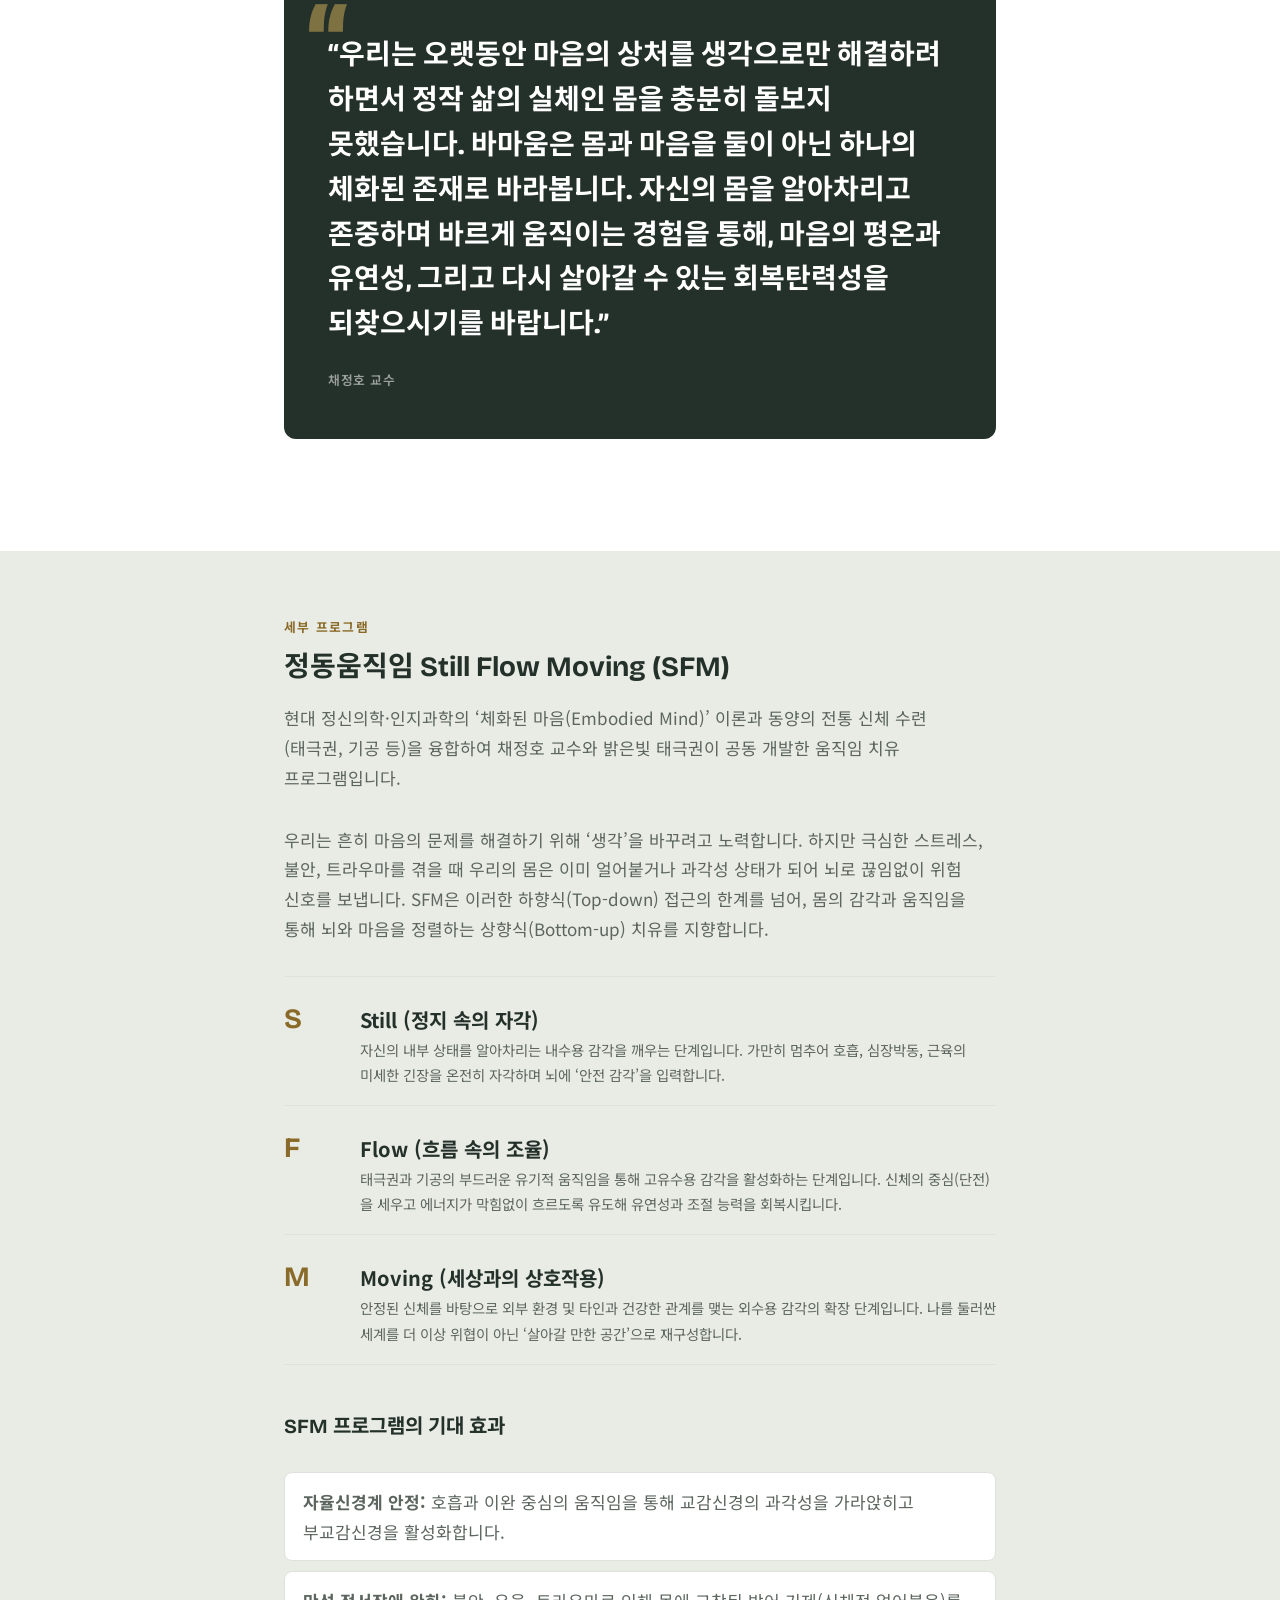
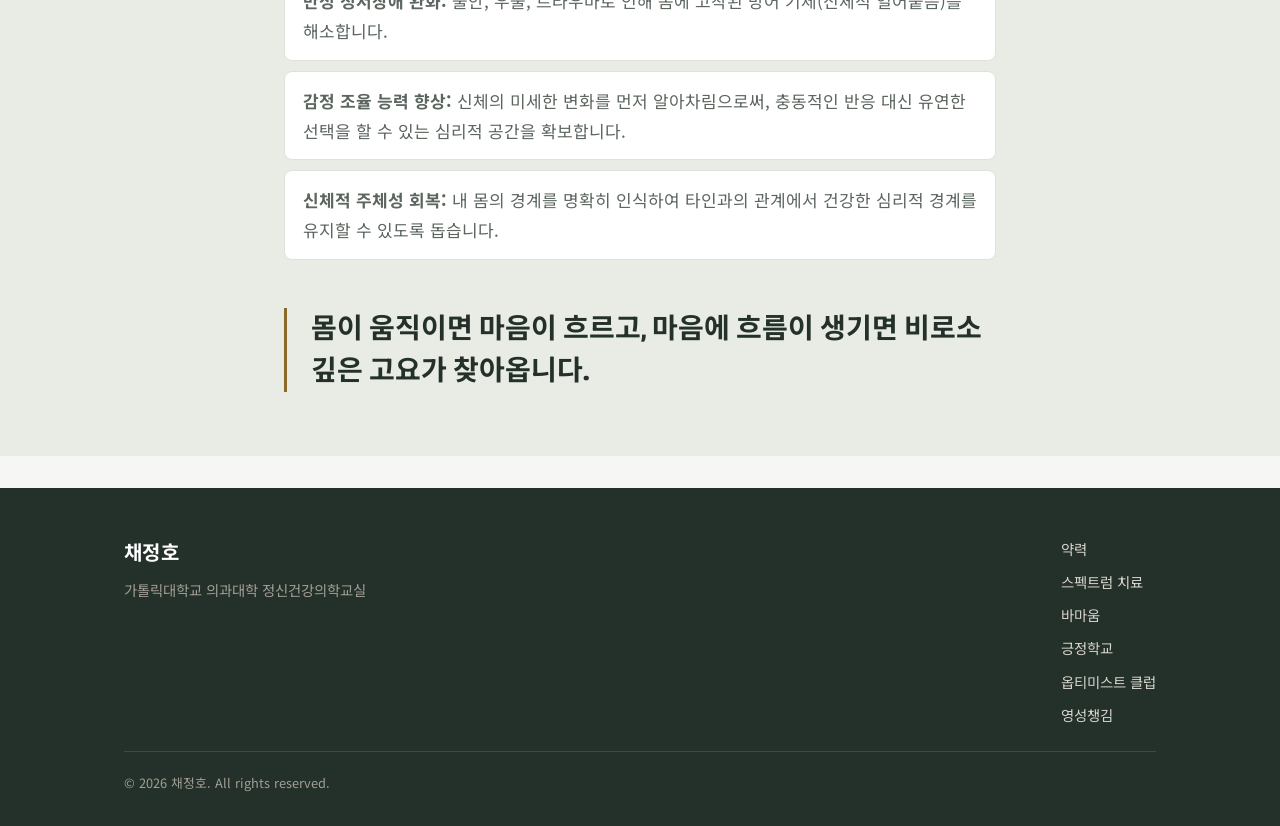
==== commit 6c24529e: "Header: add 신간 도서 link to the new book, widen nav breakpoint so 8 items fit Co-Authored-By: Claude O" ====
--- a/bamaum.html
+++ b/bamaum.html
@@ -31,6 +31,7 @@
       <a href="optimist-school.html">긍정학교</a>
       <a href="optimist-club.html">옵티미스트 클럽</a>
       <a href="spiritfulness.html">영성챙김</a>
+      <a href="https://product.kyobobook.co.kr/detail/S000222045542" target="_blank" rel="noopener">신간 도서</a>
     </nav>
   </div>
 </header>
--- a/css/style.css
+++ b/css/style.css
@@ -253,7 +253,7 @@
 }
 .main-nav a.is-active::after { transform: scaleX(1); }
 
-@media (max-width: 860px) {
+@media (max-width: 960px) {
   .nav-toggle { display: inline-flex; align-items: center; justify-content: center; }
   .main-nav {
     display: none;
@@ -443,6 +443,92 @@
 .hero__press:hover { color: var(--accent); text-decoration: none; }
 .hero__press:hover .hero__press__arrow { transform: translateX(4px); }
 
+/* ---------- Photo hero (homepage): full-bleed portrait with a dark
+   scrim standing in for the atmosphere wash, text overlaid on top
+   instead of sitting beside a separate portrait card.
+   aspect-ratio (rather than a fixed min-height) keeps the crop window
+   close to the source photo's own proportions at any viewport width,
+   so object-fit:cover doesn't have to cut away most of the image to
+   fill an ultra-wide, short box. */
+.hero--photo {
+  position: relative;
+  width: 100%;
+  aspect-ratio: 16 / 9;
+  min-height: 480px;
+  max-height: 760px;
+  display: flex;
+  align-items: center;
+  overflow: hidden;
+}
+/* A flex item's auto width shrinks to fit its content instead of
+   filling the line the way a normal block box does, which left
+   .container's max-width + margin:auto centering the text in the
+   middle of the whole photo instead of lining it up with the header
+   logo's left edge. Force it back to block-box sizing behavior. */
+.hero--photo > .container {
+  width: 100%;
+}
+.hero__photo-bg {
+  position: absolute;
+  inset: 0;
+  z-index: 0;
+}
+.hero__photo-bg img {
+  position: absolute;
+  top: 50%;
+  left: 0;
+  width: 100%;
+  height: 128%;
+  object-fit: cover;
+  object-position: 62% 42%;
+  display: block;
+  transform: translateY(-50%);
+  will-change: transform;
+}
+@media (prefers-reduced-motion: reduce) {
+  .hero__photo-bg img {
+    transform: translateY(-50%) !important;
+  }
+}
+.hero__photo-bg::after {
+  content: "";
+  position: absolute;
+  inset: 0;
+  background: linear-gradient(100deg, rgba(18, 20, 18, 0.86) 0%, rgba(18, 20, 18, 0.68) 32%, rgba(18, 20, 18, 0.3) 58%, rgba(18, 20, 18, 0.04) 82%);
+}
+.hero__photo-content {
+  position: relative;
+  z-index: 1;
+  max-width: 660px;
+}
+.hero__photo-content .hero__eyebrow { color: var(--gold-bright); }
+.hero__photo-content .hero__claim {
+  color: #fff;
+  text-shadow: 0 2px 16px rgba(0, 0, 0, 0.45);
+}
+.hero__photo-content .hero__lede {
+  color: rgba(255, 255, 255, 0.88);
+  text-shadow: 0 1px 10px rgba(0, 0, 0, 0.35);
+}
+.hero__photo-content .btn--primary { background: var(--gold-bright); color: var(--ink); }
+.hero__photo-content .btn--primary:hover { background: #fff; }
+.hero__photo-content .btn--outline {
+  background: rgba(255, 255, 255, 0.06);
+  border-color: rgba(255, 255, 255, 0.55);
+  color: #fff;
+}
+.hero__photo-content .btn--outline:hover { background: rgba(255, 255, 255, 0.14); border-color: #fff; }
+.hero__photo-content .hero__press { color: #fff; border-bottom-color: var(--gold-bright); }
+.hero__photo-content .hero__press svg { color: var(--gold-bright); }
+.hero__photo-content .hero__press:hover { color: var(--gold-bright); }
+@media (max-width: 760px) {
+  .hero--photo { aspect-ratio: auto; min-height: 620px; max-height: none; padding: var(--space-2xl) 0; }
+  .hero__photo-bg img { object-position: 66% 30%; }
+  .hero__photo-bg::after {
+    background: linear-gradient(190deg, rgba(18, 20, 18, 0.55) 0%, rgba(18, 20, 18, 0.88) 52%, rgba(18, 20, 18, 0.95) 100%);
+  }
+}
+
 /* ---------- Stat row ---------- */
 .stat-row {
   display: grid;
@@ -617,68 +703,201 @@
   .credential-row__items { grid-template-columns: 1fr; }
 }
 
-/* ---------- Info cards (home initiatives) ---------- */
-.info-card-grid {
-  display: grid;
-  grid-template-columns: repeat(3, 1fr);
+/* ---------- Activity features (home): side-by-side photo + copy cards
+   for the three initiatives with a real event photo on hand. ---------- */
+.activity-features {
+  display: flex;
+  flex-direction: column;
   gap: var(--space-md);
-}
-@media (max-width: 900px) {
-  .info-card-grid { grid-template-columns: repeat(2, 1fr); }
-}
-@media (max-width: 560px) {
-  .info-card-grid { grid-template-columns: 1fr; }
-}
-.info-card {
-  display: flex;
-  flex-direction: column;
-  gap: 14px;
-  padding: 28px 26px;
+  margin-bottom: var(--space-md);
+}
+.activity-feature {
+  display: flex;
+  align-items: stretch;
+  min-height: 360px;
   background: var(--surface);
   border: 1px solid var(--border);
   border-radius: var(--radius);
+  overflow: hidden;
+  color: var(--ink);
+  box-shadow: var(--shadow);
+  transition: transform 0.25s ease, box-shadow 0.25s ease;
+}
+a.activity-feature:hover {
+  text-decoration: none;
+  transform: translateY(-4px);
+  box-shadow: var(--shadow-hover);
+}
+.activity-feature--reverse { flex-direction: row-reverse; }
+.activity-feature__content {
+  flex: 1 1 45%;
+  display: flex;
+  flex-direction: column;
+  align-items: flex-start;
+  justify-content: center;
+  gap: 14px;
+  padding: 44px 40px;
+}
+.activity-feature__logo {
+  height: 40px;
+  width: auto;
+  max-width: 200px;
+  object-fit: contain;
+  margin-bottom: 4px;
+}
+.activity-feature__content h3 {
+  font-family: var(--font-head);
+  font-size: var(--text-lg);
+  margin: 0;
+  color: var(--ink);
+}
+a.activity-feature:hover h3 { color: var(--accent); }
+.activity-feature__content p {
+  color: var(--ink-soft);
+  font-size: var(--text-sm);
+  line-height: 1.7;
+  margin: 0;
+}
+.activity-feature__cta { margin-top: 6px; border: none; }
+.activity-feature__media {
+  position: relative;
+  flex: 1 1 55%;
+  min-height: 260px;
+}
+/* Absolutely positioned so the image's own aspect ratio (a tall book
+   cover vs. a wide event photo) can't drive the flex row's height —
+   every card stays the same height regardless of the photo's shape. */
+.activity-feature__media img {
+  position: absolute;
+  inset: 0;
+  width: 100%;
+  height: 100%;
+  object-fit: cover;
+  display: block;
+}
+/* Tighter framing for photos with more background than subject; scaling
+   the image (not the container) keeps the card's own size unchanged. */
+.activity-feature__media--crop img { transform: scale(1.12); }
+@media (max-width: 800px) {
+  .activity-feature,
+  .activity-feature--reverse { flex-direction: column; min-height: 0; }
+  .activity-feature__media { order: -1; min-height: 220px; }
+  .activity-feature__content { padding: 28px 26px; }
+}
+
+/* ---------- Media appearances (home) ---------- */
+.media-grid {
+  display: grid;
+  grid-template-columns: repeat(2, 1fr);
+  gap: var(--space-md);
+}
+@media (max-width: 700px) {
+  .media-grid { grid-template-columns: 1fr; }
+}
+.media-card {
+  display: flex;
+  flex-direction: column;
+  background: var(--surface);
+  border: 1px solid var(--border);
+  border-radius: var(--radius);
+  overflow: hidden;
   color: var(--ink);
   box-shadow: var(--shadow);
   transition: transform 0.25s ease, box-shadow 0.25s ease, border-color 0.25s ease;
 }
-a.info-card:hover {
+a.media-card:hover {
   text-decoration: none;
   transform: translateY(-4px);
   box-shadow: var(--shadow-hover);
   border-color: var(--accent);
 }
-.info-card__image {
+.media-card__thumb {
+  position: relative;
+  display: block;
+  aspect-ratio: 16 / 9;
+  background: var(--surface-alt);
+  overflow: hidden;
+}
+.media-card__thumb img {
+  width: 100%;
+  height: 100%;
+  object-fit: cover;
+  display: block;
+}
+.media-card__thumb::after {
+  content: "";
+  position: absolute;
+  inset: 0;
+  background: linear-gradient(180deg, rgba(0, 0, 0, 0) 55%, rgba(0, 0, 0, 0.35) 100%);
+}
+.media-card__play {
+  position: absolute;
+  z-index: 1;
+  inset: 0;
   display: flex;
   align-items: center;
-  height: 64px;
-}
-.info-card__image img {
-  max-width: 100%;
-  max-height: 100%;
-  width: auto;
-  height: auto;
-  object-fit: contain;
-}
-.info-card__image--tall { height: 92px; }
-.info-card h3 {
-  font-family: var(--font-head);
-  font-size: var(--text-md);
-  font-weight: 700;
-  margin: 0;
-  color: var(--ink);
-}
-a.info-card:hover h3 { color: var(--accent); }
-.info-card p {
+  justify-content: center;
+}
+.media-card__play svg {
+  width: 52px;
+  height: 52px;
+  color: #fff;
+  filter: drop-shadow(0 2px 8px rgba(0, 0, 0, 0.5));
+  transition: transform 0.2s ease;
+}
+a.media-card:hover .media-card__play svg { transform: scale(1.08); }
+.media-card__doc {
+  position: absolute;
+  z-index: 1;
+  left: 12px;
+  bottom: 12px;
+  display: flex;
+  align-items: center;
+  justify-content: center;
+  width: 34px;
+  height: 34px;
+  border-radius: 50%;
+  background: rgba(255, 255, 255, 0.92);
+  box-shadow: 0 2px 6px rgba(0, 0, 0, 0.25);
+}
+.media-card__doc svg {
+  width: 18px;
+  height: 18px;
+  color: var(--accent);
+}
+.media-card__thumb--icon {
+  display: flex;
+  align-items: center;
+  justify-content: center;
+  background: var(--surface-tint);
+}
+.media-card__thumb--icon svg {
+  width: 44px;
+  height: 44px;
+  color: var(--accent);
+}
+.media-card__body {
+  display: flex;
+  flex-direction: column;
+  gap: 6px;
+  padding: 18px 20px 22px;
+}
+.media-card__meta {
+  font-size: var(--text-2xs);
+  color: var(--gold);
+  font-weight: 700;
+  letter-spacing: 0.02em;
+}
+.media-card__title {
   font-size: var(--text-xs);
-  color: var(--ink-soft);
-  line-height: 1.6;
-  margin: 0;
-  flex: 1;
-}
-.info-card__cta {
-  align-self: flex-start;
-  margin-top: 4px;
-}
+  line-height: 1.5;
+  color: var(--ink);
+  display: -webkit-box;
+  -webkit-line-clamp: 3;
+  -webkit-box-orient: vertical;
+  overflow: hidden;
+}
+a.media-card:hover .media-card__title { color: var(--accent); }
 
 /* ---------- Narrative bio blocks ---------- */
 .bio-block { margin-bottom: var(--space-lg); }
@@ -1102,11 +1321,71 @@
   .quote-block::before { font-size: 6rem; left: 16px; }
 }
 
+/* ---------- Waitlist banner (home): opening-notification lead capture ---------- */
+.waitlist-banner {
+  background: var(--accent);
+  padding: var(--space-lg) 0;
+}
+.waitlist-banner__inner {
+  display: flex;
+  align-items: center;
+  justify-content: space-between;
+  gap: 32px;
+  flex-wrap: wrap;
+}
+.waitlist-banner__copy { max-width: 480px; }
+.waitlist-banner__copy .section-head__eyebrow { color: var(--gold-bright); margin-bottom: 8px; }
+.waitlist-banner__copy h2 { color: #fff; margin: 0 0 8px; }
+.waitlist-banner__copy p { color: rgba(255, 255, 255, 0.85); margin: 0; }
+.waitlist-form { flex: 1 1 420px; max-width: 560px; }
+.waitlist-form__row {
+  display: flex;
+  flex-wrap: wrap;
+  gap: 10px;
+}
+.waitlist-form__row input {
+  flex: 1 1 140px;
+  min-width: 0;
+  font-family: var(--font-body);
+  font-size: var(--text-xs);
+  color: var(--ink);
+  background: #fff;
+  border: 1px solid transparent;
+  border-radius: var(--radius-sm);
+  padding: 12px 14px;
+}
+.waitlist-form__row input:focus {
+  outline: none;
+  box-shadow: 0 0 0 3px rgba(255, 255, 255, 0.4);
+}
+.waitlist-form__row .btn {
+  flex: 0 0 auto;
+  border: none;
+  cursor: pointer;
+  background: var(--gold-bright);
+  color: var(--ink);
+}
+.waitlist-form__row .btn:hover { background: #fff; }
+.waitlist-form .contact-form__status { color: rgba(255, 255, 255, 0.9); }
+.waitlist-form .contact-form__status[data-state="ok"] { color: var(--gold-bright); }
+.waitlist-form .contact-form__status[data-state="error"] { color: #ffb4b0; }
+@media (max-width: 700px) {
+  .waitlist-banner__inner { flex-direction: column; align-items: stretch; }
+  .waitlist-form { max-width: none; }
+  .waitlist-form__row { flex-direction: column; }
+  .waitlist-form__row input,
+  .waitlist-form__row .btn { flex: none; width: 100%; }
+}
+
 /* ---------- Contact ---------- */
 .contact-cta {
   background: var(--surface);
   border-top: 1px solid var(--border);
   padding: var(--space-xl) 0;
+  /* The site header is position: sticky, so jumping to #contact would
+     otherwise land the section flush with the viewport top and let the
+     header cover its heading. This reserves space for the header. */
+  scroll-margin-top: 110px;
 }
 /* Modifier for pages where the section immediately before it is white:
    keeps the alternating rhythm going into the footer instead of stacking
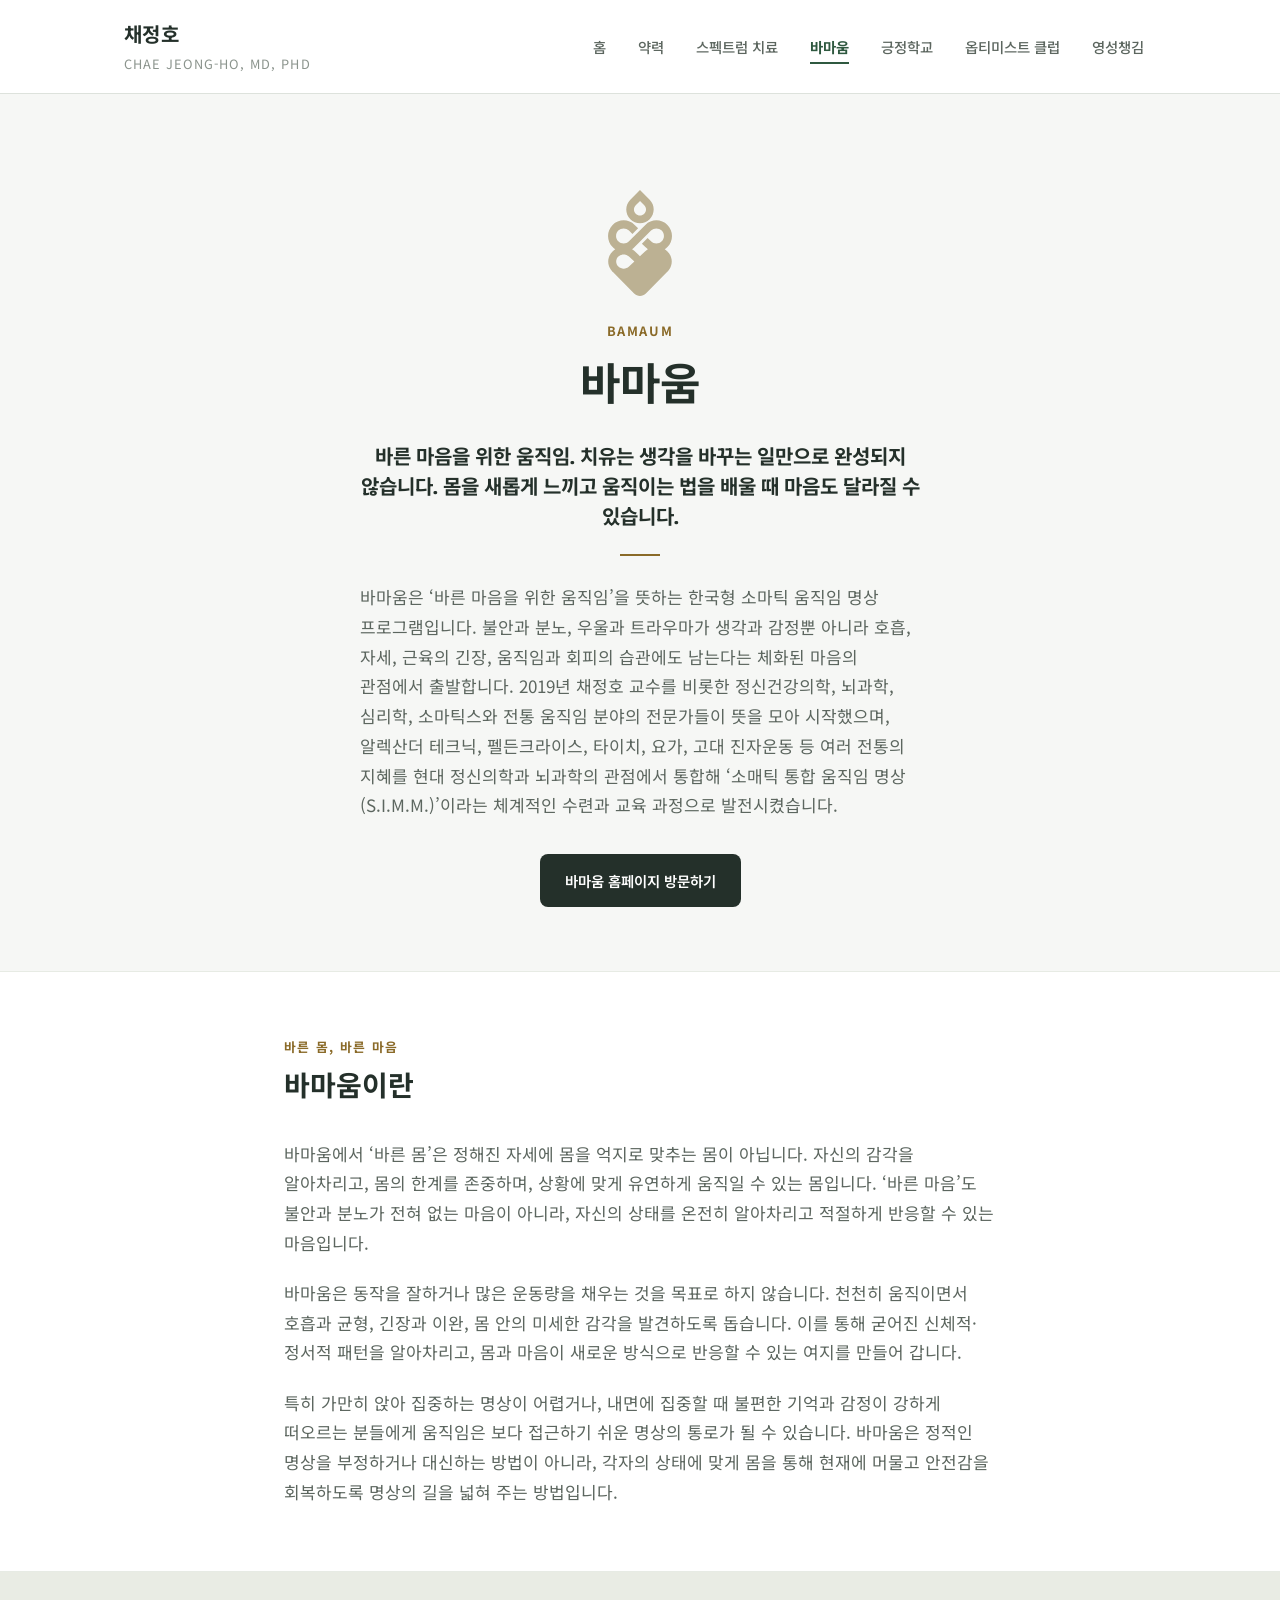
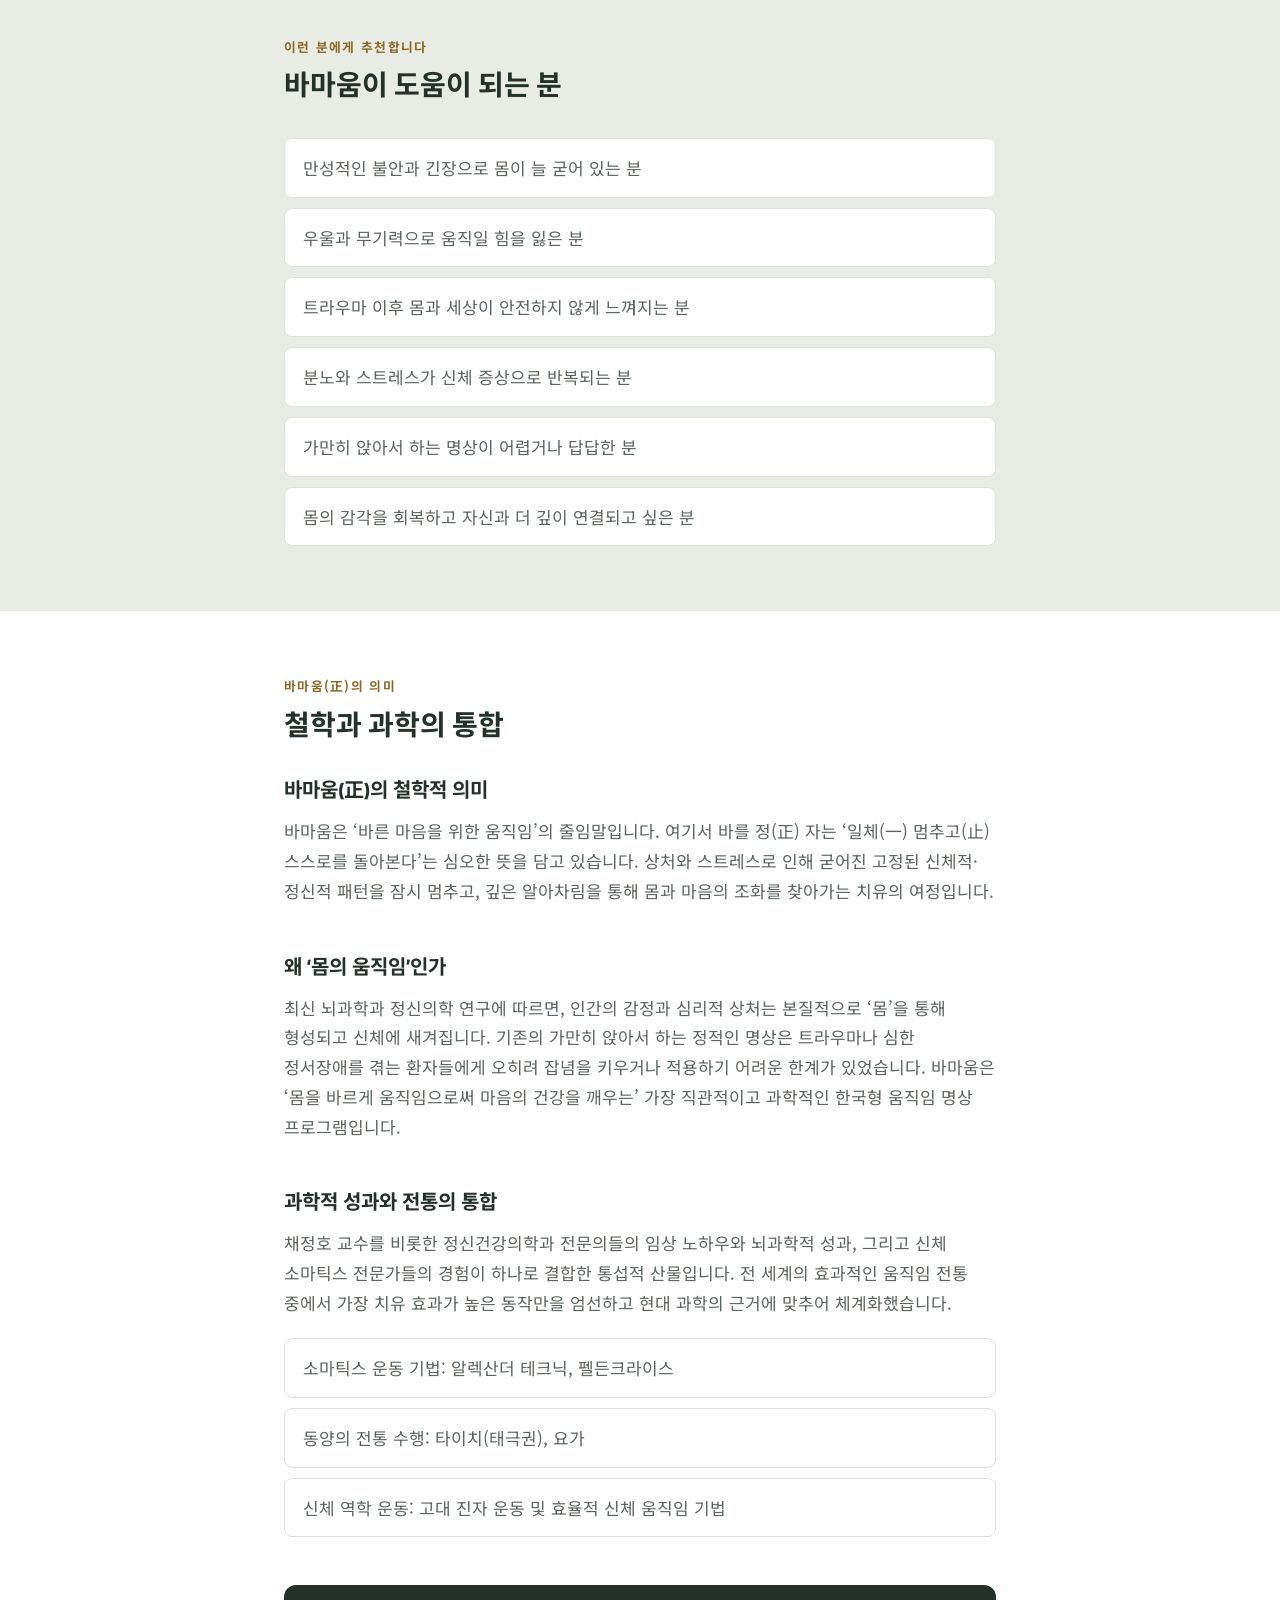
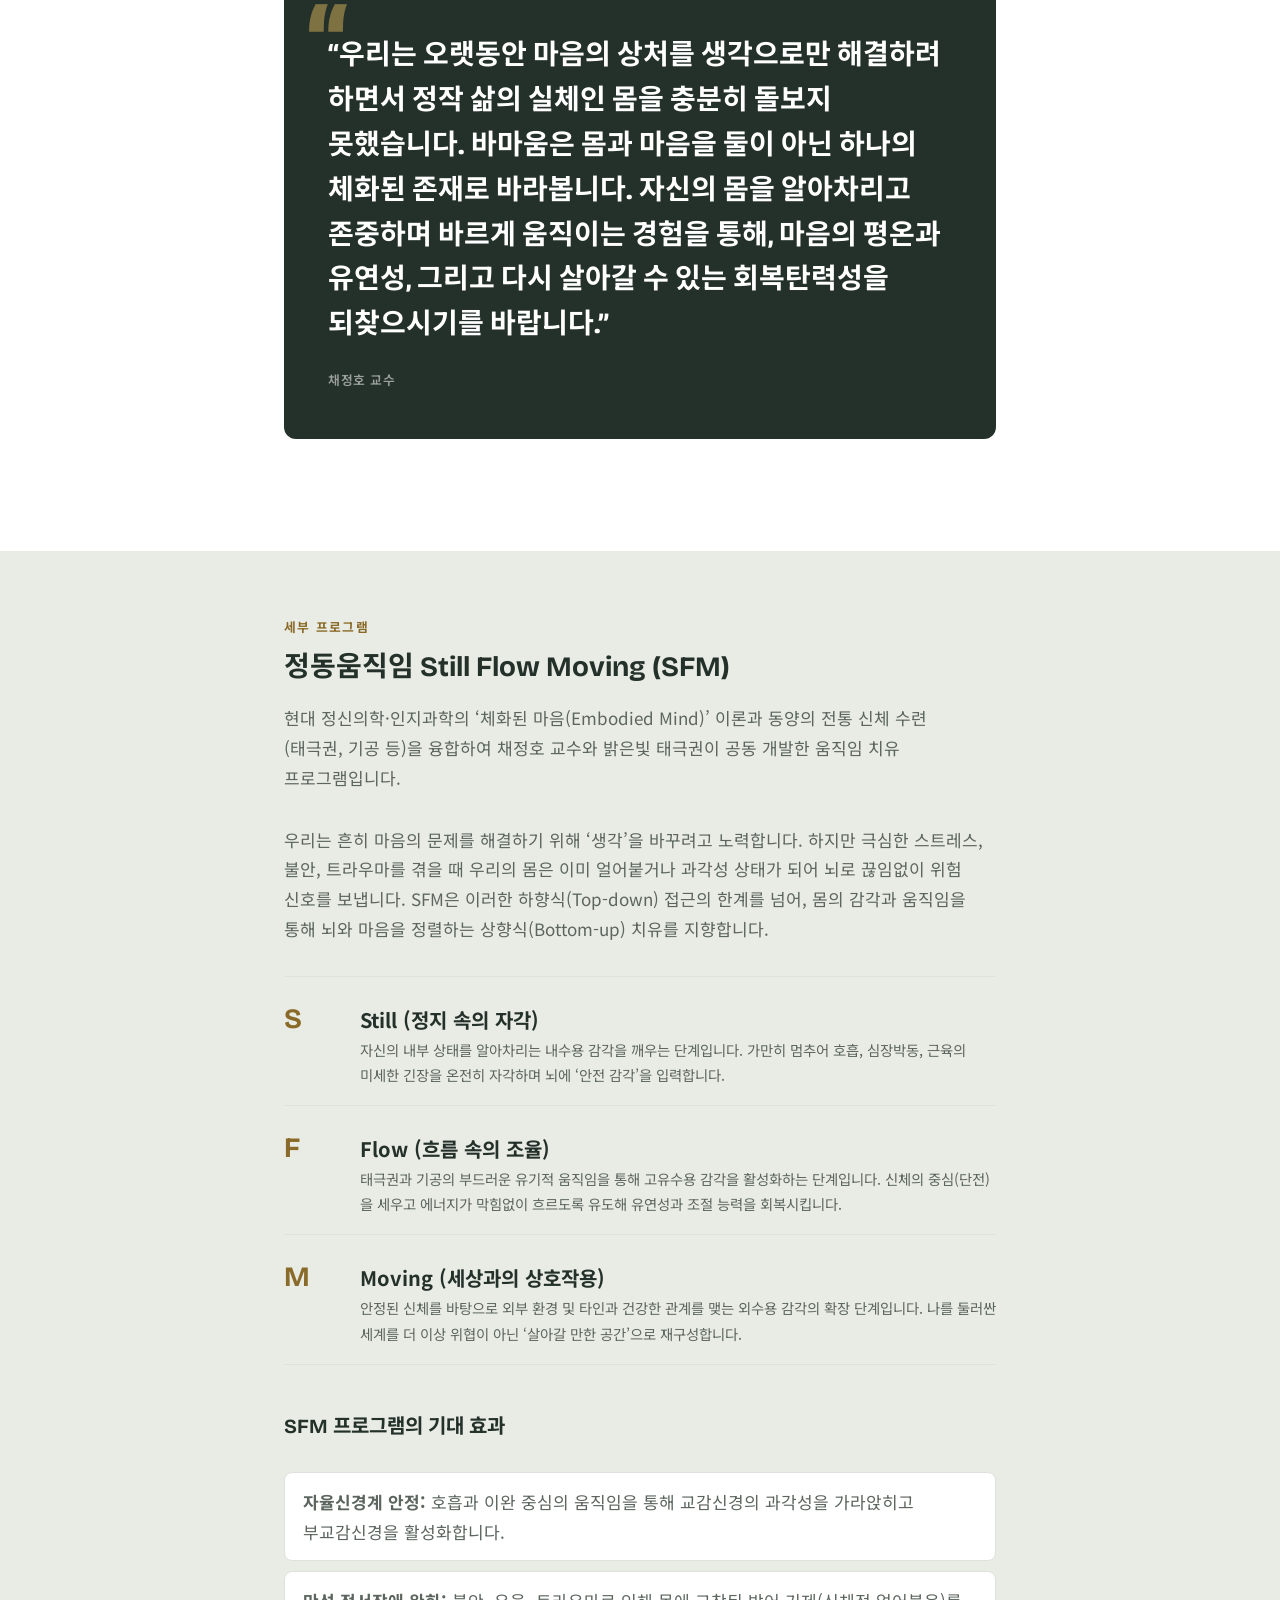
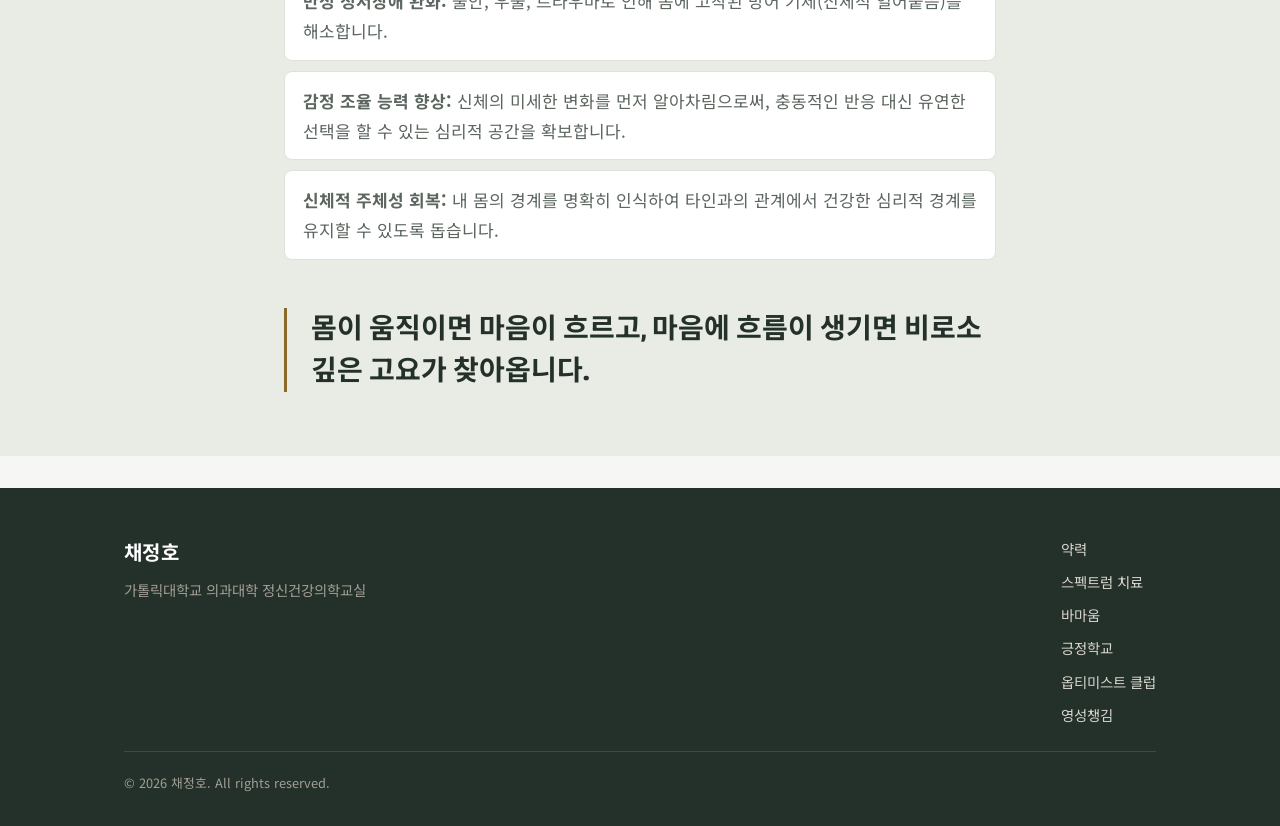
==== commit e086e056: "Header: remove 신간 도서 link and restore the 860px nav breakpoint Co-Authored-By: Claude Sonnet 5.5 <no" ====
--- a/bamaum.html
+++ b/bamaum.html
@@ -31,7 +31,6 @@
       <a href="optimist-school.html">긍정학교</a>
       <a href="optimist-club.html">옵티미스트 클럽</a>
       <a href="spiritfulness.html">영성챙김</a>
-      <a href="https://product.kyobobook.co.kr/detail/S000222045542" target="_blank" rel="noopener">신간 도서</a>
     </nav>
   </div>
 </header>
--- a/css/style.css
+++ b/css/style.css
@@ -253,7 +253,7 @@
 }
 .main-nav a.is-active::after { transform: scaleX(1); }
 
-@media (max-width: 960px) {
+@media (max-width: 860px) {
   .nav-toggle { display: inline-flex; align-items: center; justify-content: center; }
   .main-nav {
     display: none;
@@ -521,12 +521,34 @@
 .hero__photo-content .hero__press { color: #fff; border-bottom-color: var(--gold-bright); }
 .hero__photo-content .hero__press svg { color: var(--gold-bright); }
 .hero__photo-content .hero__press:hover { color: var(--gold-bright); }
+/* Phones: a tall, narrow hero left only a sliver of the wide photo behind
+   the text. Stack instead: the whole photo on top at its own 1800x1187
+   shape (parallax off, nothing cropped), the text below on the same dark
+   ground the scrim fades into. */
 @media (max-width: 760px) {
-  .hero--photo { aspect-ratio: auto; min-height: 620px; max-height: none; padding: var(--space-2xl) 0; }
-  .hero__photo-bg img { object-position: 66% 30%; }
+  .hero--photo {
+    flex-direction: column;
+    align-items: stretch;
+    aspect-ratio: auto;
+    min-height: 0;
+    max-height: none;
+    padding: 0;
+    background: rgb(18, 20, 18);
+  }
+  .hero__photo-bg {
+    position: relative;
+    inset: auto;
+    aspect-ratio: 1800 / 1187;
+  }
+  .hero__photo-bg img {
+    height: 100%;
+    object-position: 50% 50%;
+    transform: translateY(-50%) !important;
+  }
   .hero__photo-bg::after {
-    background: linear-gradient(190deg, rgba(18, 20, 18, 0.55) 0%, rgba(18, 20, 18, 0.88) 52%, rgba(18, 20, 18, 0.95) 100%);
+    background: linear-gradient(180deg, rgba(18, 20, 18, 0) 55%, rgba(18, 20, 18, 0.9) 100%);
   }
+  .hero--photo > .container { padding-top: var(--space-md); padding-bottom: var(--space-xl); }
 }
 
 /* ---------- Stat row ---------- */
@@ -765,7 +787,7 @@
   min-height: 260px;
 }
 /* Absolutely positioned so the image's own aspect ratio (a tall book
-   cover vs. a wide event photo) can't drive the flex row's height —
+   cover vs. a wide event photo) can't drive the flex row's height:
    every card stays the same height regardless of the photo's shape. */
 .activity-feature__media img {
   position: absolute;
@@ -778,10 +800,14 @@
 /* Tighter framing for photos with more background than subject; scaling
    the image (not the container) keeps the card's own size unchanged. */
 .activity-feature__media--crop img { transform: scale(1.12); }
-@media (max-width: 800px) {
+/* Stacked: the photo frame takes the photos' own 3:2 shape and drops the
+   zoom, so the whole photo shows instead of a trimmed strip. Stacks below
+   960px because the side-by-side frame turns nearly square under that. */
+@media (max-width: 960px) {
   .activity-feature,
   .activity-feature--reverse { flex-direction: column; min-height: 0; }
-  .activity-feature__media { order: -1; min-height: 220px; }
+  .activity-feature__media { order: -1; min-height: 0; flex: none; aspect-ratio: 3 / 2; }
+  .activity-feature__media--crop img { transform: none; }
   .activity-feature__content { padding: 28px 26px; }
 }
 
@@ -1596,3 +1622,79 @@
   background: var(--border);
   margin: 48px 0;
 }
+
+/* ---------- New book highlight (homepage, above the carousel) ---------- */
+.new-book {
+  display: grid;
+  grid-template-columns: 190px 1fr;
+  gap: 44px;
+  align-items: center;
+  background: var(--surface);
+  border: 1px solid var(--border);
+  border-radius: 12px;
+  padding: 36px 40px;
+  margin-bottom: 56px;
+}
+.new-book__cover {
+  display: block;
+  border-radius: 3px;
+  overflow: hidden;
+  box-shadow: 0 14px 30px rgba(20, 22, 30, 0.22);
+  transition: transform 0.3s ease;
+}
+.new-book__cover:hover { transform: translateY(-3px); }
+.new-book__cover img { display: block; width: 100%; height: auto; }
+.new-book__eyebrow {
+  font-size: var(--text-2xs);
+  font-weight: 700;
+  letter-spacing: 0.08em;
+  color: var(--gold);
+  margin-bottom: 8px;
+}
+.new-book h3 { margin: 0 0 6px; }
+.new-book__meta {
+  font-size: var(--text-xs);
+  color: var(--ink-soft);
+  margin: 0 0 16px;
+}
+.new-book__desc { color: var(--ink-soft); margin: 0 0 22px; }
+.new-book__actions {
+  display: flex;
+  flex-wrap: wrap;
+  align-items: center;
+  gap: 12px 14px;
+}
+.new-book__more {
+  font-size: var(--text-xs);
+  font-weight: 600;
+  color: var(--accent);
+  margin-left: 6px;
+}
+@media (max-width: 700px) {
+  .new-book {
+    grid-template-columns: 1fr;
+    gap: 26px;
+    padding: 28px 22px;
+  }
+  .new-book__cover { max-width: 160px; justify-self: center; }
+}
+
+/* ---------- Book facts list (single book page) ---------- */
+.book-facts {
+  display: grid;
+  grid-template-columns: max-content 1fr;
+  gap: 12px 28px;
+  margin: 0 0 32px;
+  padding: 0;
+}
+.book-facts dt { font-weight: 600; color: var(--ink); }
+.book-facts dd { margin: 0; color: var(--ink-soft); }
+
+/* Plain list for a book's table of contents and author credentials */
+.toc-list {
+  list-style: none;
+  margin: 8px 0 0;
+  padding: 0;
+  color: var(--ink-soft);
+}
+.toc-list li { padding: 4px 0; }
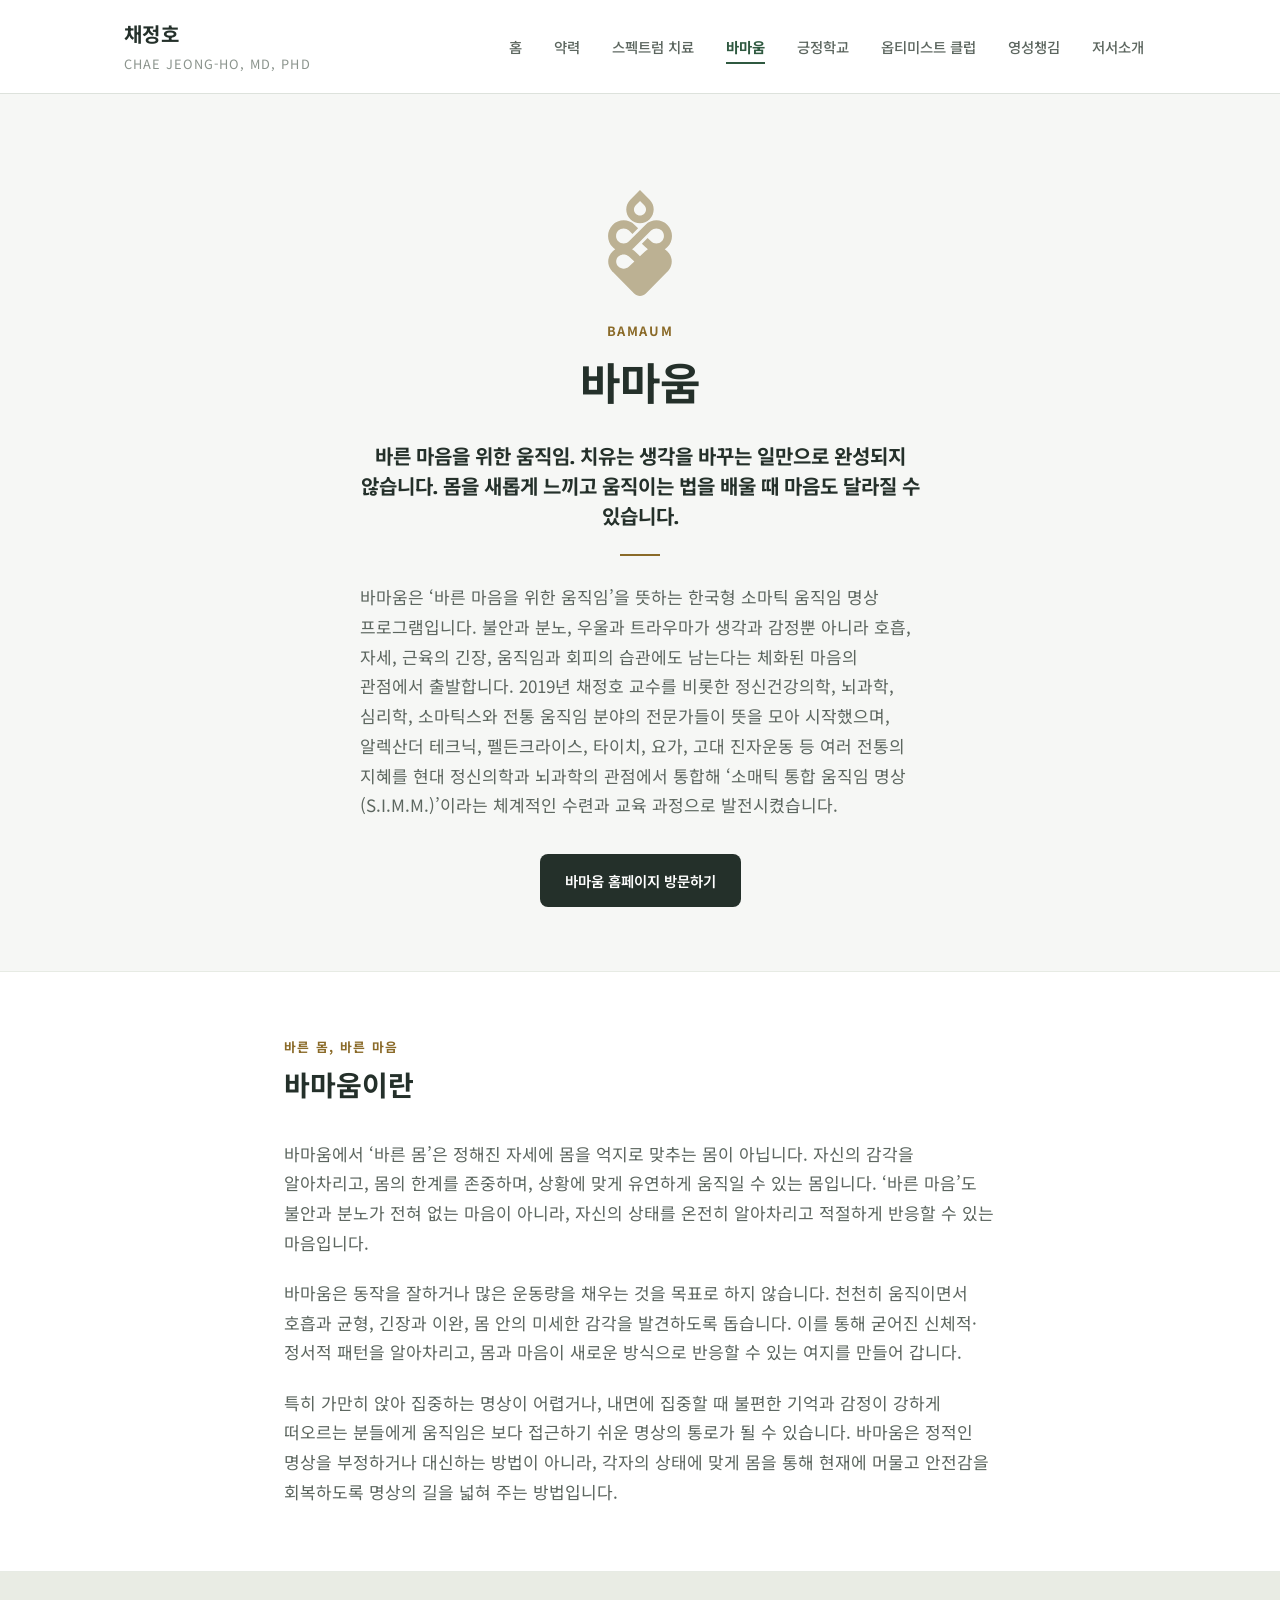
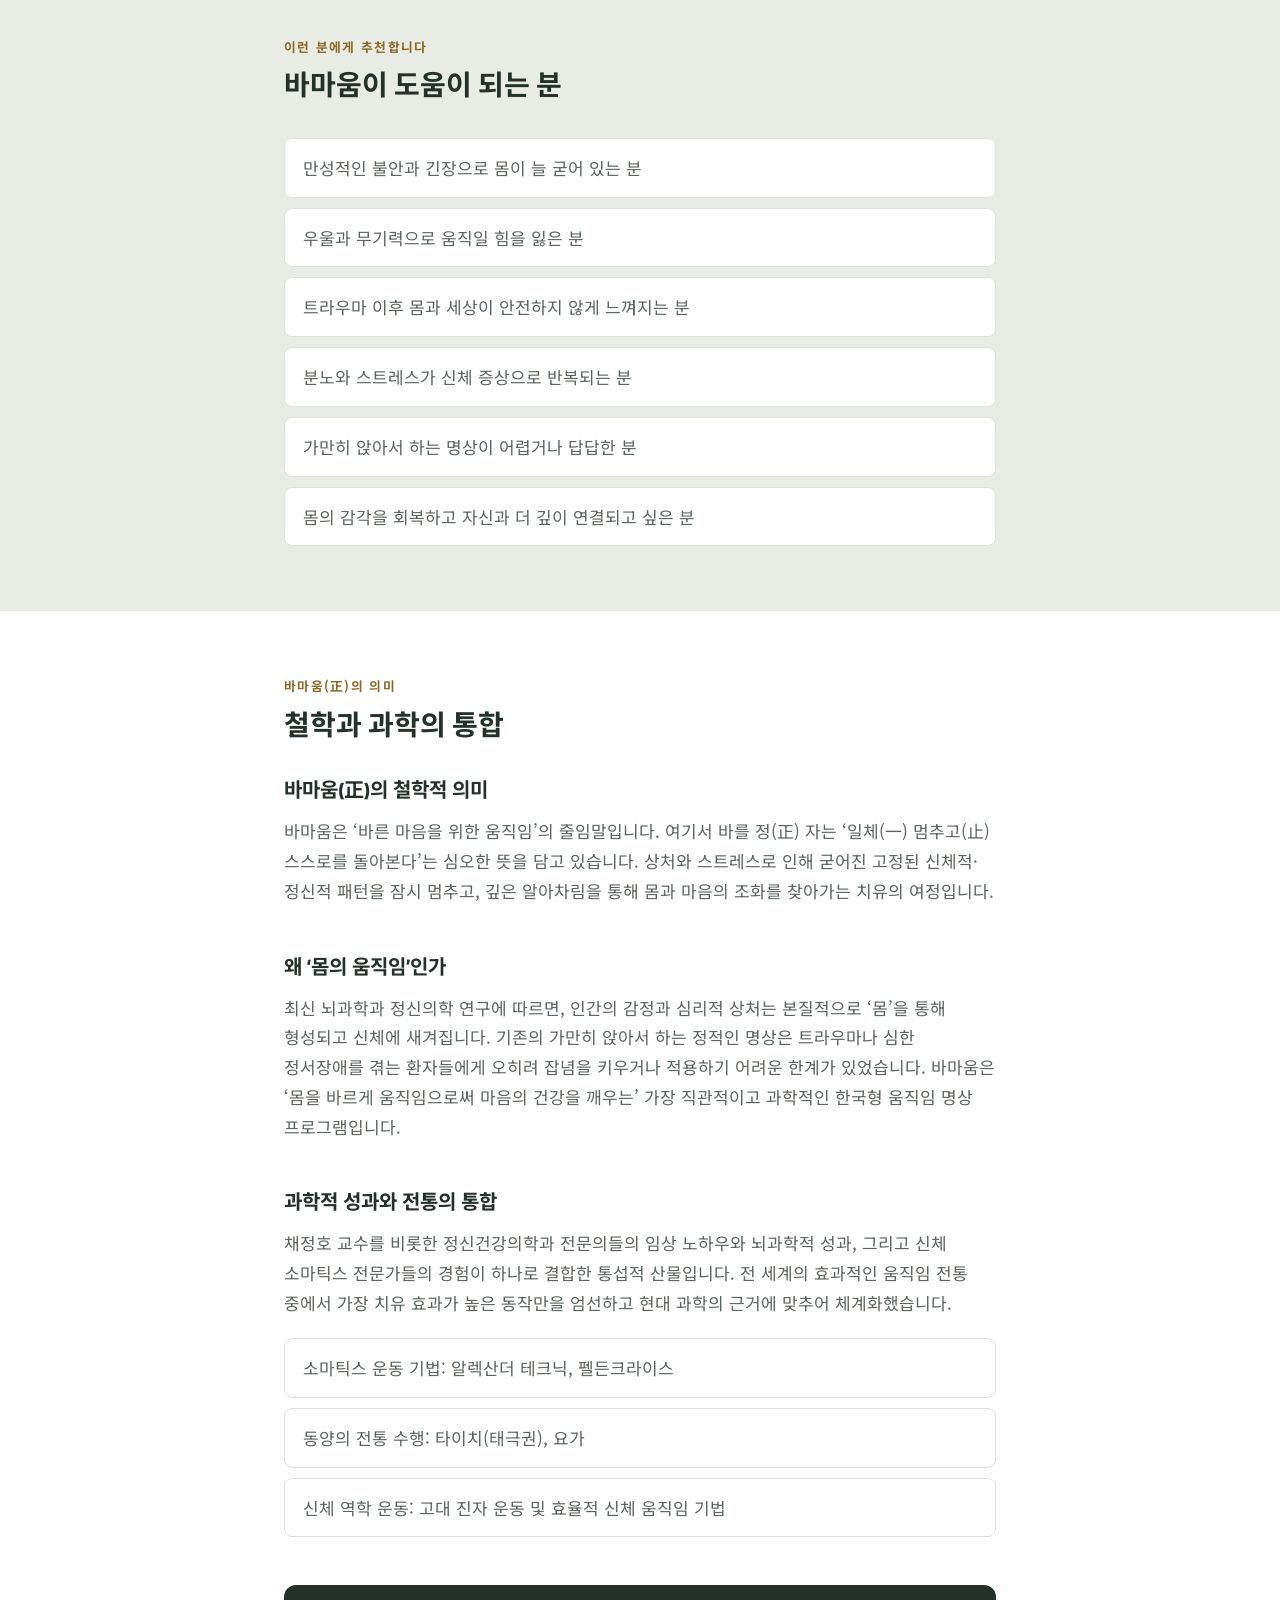
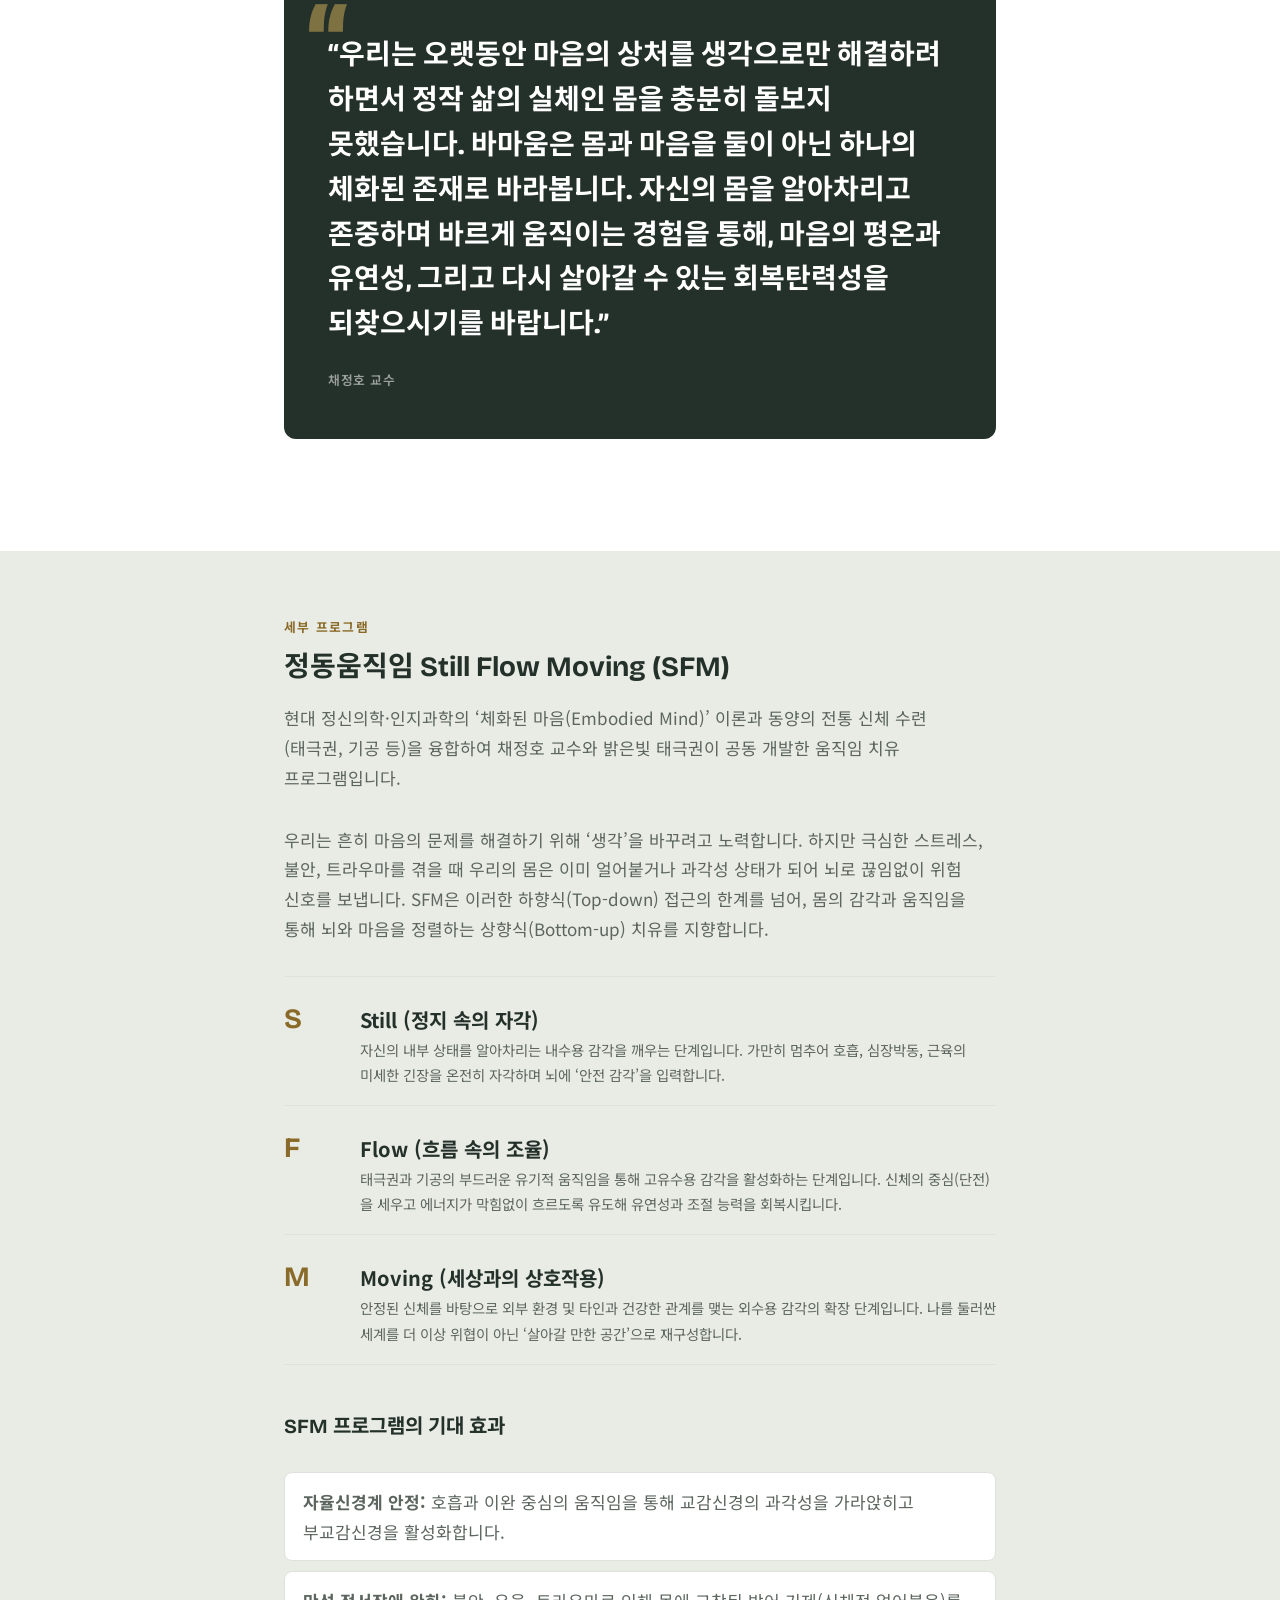
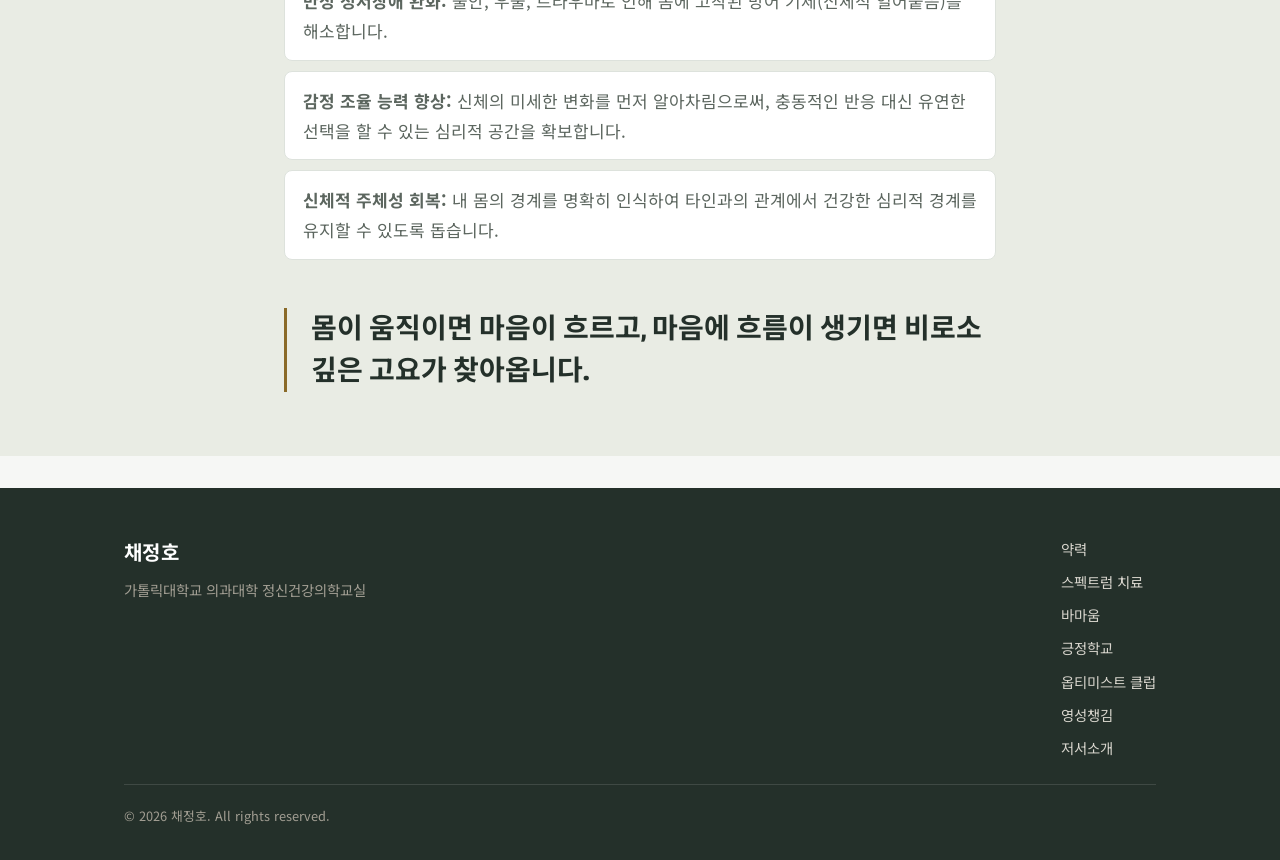
==== commit 8f66314c: "Add 저서소개 page with new-book highlight, nav link, and homepage new-book popup Co-Authored-By: Claude " ====
--- a/bamaum.html
+++ b/bamaum.html
@@ -31,6 +31,7 @@
       <a href="optimist-school.html">긍정학교</a>
       <a href="optimist-club.html">옵티미스트 클럽</a>
       <a href="spiritfulness.html">영성챙김</a>
+      <a href="books.html">저서소개</a>
     </nav>
   </div>
 </header>
@@ -219,6 +220,7 @@
         <a href="optimist-school.html">긍정학교</a>
         <a href="optimist-club.html">옵티미스트 클럽</a>
         <a href="spiritfulness.html">영성챙김</a>
+        <a href="books.html">저서소개</a>
       </div>
     </div>
     <div class="footer-bottom">
--- a/css/style.css
+++ b/css/style.css
@@ -253,7 +253,7 @@
 }
 .main-nav a.is-active::after { transform: scaleX(1); }
 
-@media (max-width: 860px) {
+@media (max-width: 960px) {
   .nav-toggle { display: inline-flex; align-items: center; justify-content: center; }
   .main-nav {
     display: none;
@@ -1698,3 +1698,121 @@
   color: var(--ink-soft);
 }
 .toc-list li { padding: 4px 0; }
+
+/* Book page: linked cards, the 신간 tag, and covers shown whole */
+a.book-card { color: inherit; }
+a.book-card:hover { text-decoration: none; }
+a.book-card:hover h3 { color: var(--accent); }
+.book-card__cover img { object-fit: contain; }
+.book-card__tag--new {
+  z-index: 1;
+  color: #fff;
+  background: var(--accent);
+  border-color: var(--accent);
+}
+
+.books-all-link { text-align: right; margin: 20px 0 0; }
+
+/* ---------- New book popup (homepage) ---------- */
+.book-popup[hidden] { display: none; }
+.book-popup {
+  position: fixed;
+  inset: 0;
+  z-index: 1000;
+  display: flex;
+  align-items: center;
+  justify-content: center;
+  padding: 16px;
+}
+.book-popup__backdrop {
+  position: absolute;
+  inset: 0;
+  background: rgba(18, 20, 18, 0.55);
+  animation: popupFade 0.25s ease;
+}
+.book-popup__panel {
+  position: relative;
+  width: 100%;
+  max-width: 600px;
+  max-height: calc(100vh - 32px);
+  overflow-y: auto;
+  background: var(--surface);
+  border-radius: 12px;
+  box-shadow: 0 24px 60px rgba(18, 20, 18, 0.35);
+  animation: popupRise 0.3s ease;
+}
+.book-popup__close {
+  position: absolute;
+  top: 10px;
+  right: 10px;
+  width: 36px;
+  height: 36px;
+  display: inline-flex;
+  align-items: center;
+  justify-content: center;
+  border: none;
+  border-radius: 50%;
+  background: transparent;
+  color: var(--ink-soft);
+  cursor: pointer;
+}
+.book-popup__close:hover { background: var(--surface-alt); color: var(--ink); }
+.book-popup__close svg { width: 20px; height: 20px; }
+.book-popup__body {
+  display: grid;
+  grid-template-columns: 170px 1fr;
+  gap: 28px;
+  align-items: center;
+  padding: 36px 32px 28px;
+}
+.book-popup__cover {
+  display: block;
+  border-radius: 3px;
+  overflow: hidden;
+  box-shadow: 0 12px 26px rgba(20, 22, 30, 0.22);
+}
+.book-popup__cover img { display: block; width: 100%; height: auto; }
+.book-popup__title {
+  font-size: var(--text-lg);
+  margin: 0 0 6px;
+}
+.book-popup__desc {
+  color: var(--ink-soft);
+  font-size: var(--text-xs);
+  line-height: 1.7;
+  margin: 0 0 20px;
+}
+.book-popup__footer {
+  display: flex;
+  justify-content: space-between;
+  border-top: 1px solid var(--border);
+  background: var(--surface-alt);
+}
+.book-popup__dismiss {
+  flex: 1;
+  padding: 14px 16px;
+  border: none;
+  background: transparent;
+  font: inherit;
+  font-size: var(--text-xs);
+  color: var(--ink-soft);
+  cursor: pointer;
+}
+.book-popup__dismiss + .book-popup__dismiss { border-left: 1px solid var(--border); }
+.book-popup__dismiss:hover { color: var(--ink); background: var(--surface-tint); }
+body.has-popup { overflow: hidden; }
+@keyframes popupFade { from { opacity: 0; } to { opacity: 1; } }
+@keyframes popupRise { from { opacity: 0; transform: translateY(16px); } to { opacity: 1; transform: none; } }
+@media (prefers-reduced-motion: reduce) {
+  .book-popup__backdrop, .book-popup__panel { animation: none; }
+}
+@media (max-width: 560px) {
+  .book-popup__body {
+    grid-template-columns: 1fr;
+    gap: 20px;
+    padding: 32px 22px 22px;
+    text-align: center;
+  }
+  .book-popup__cover { width: 130px; justify-self: center; }
+  .book-popup__desc { text-align: left; }
+}
